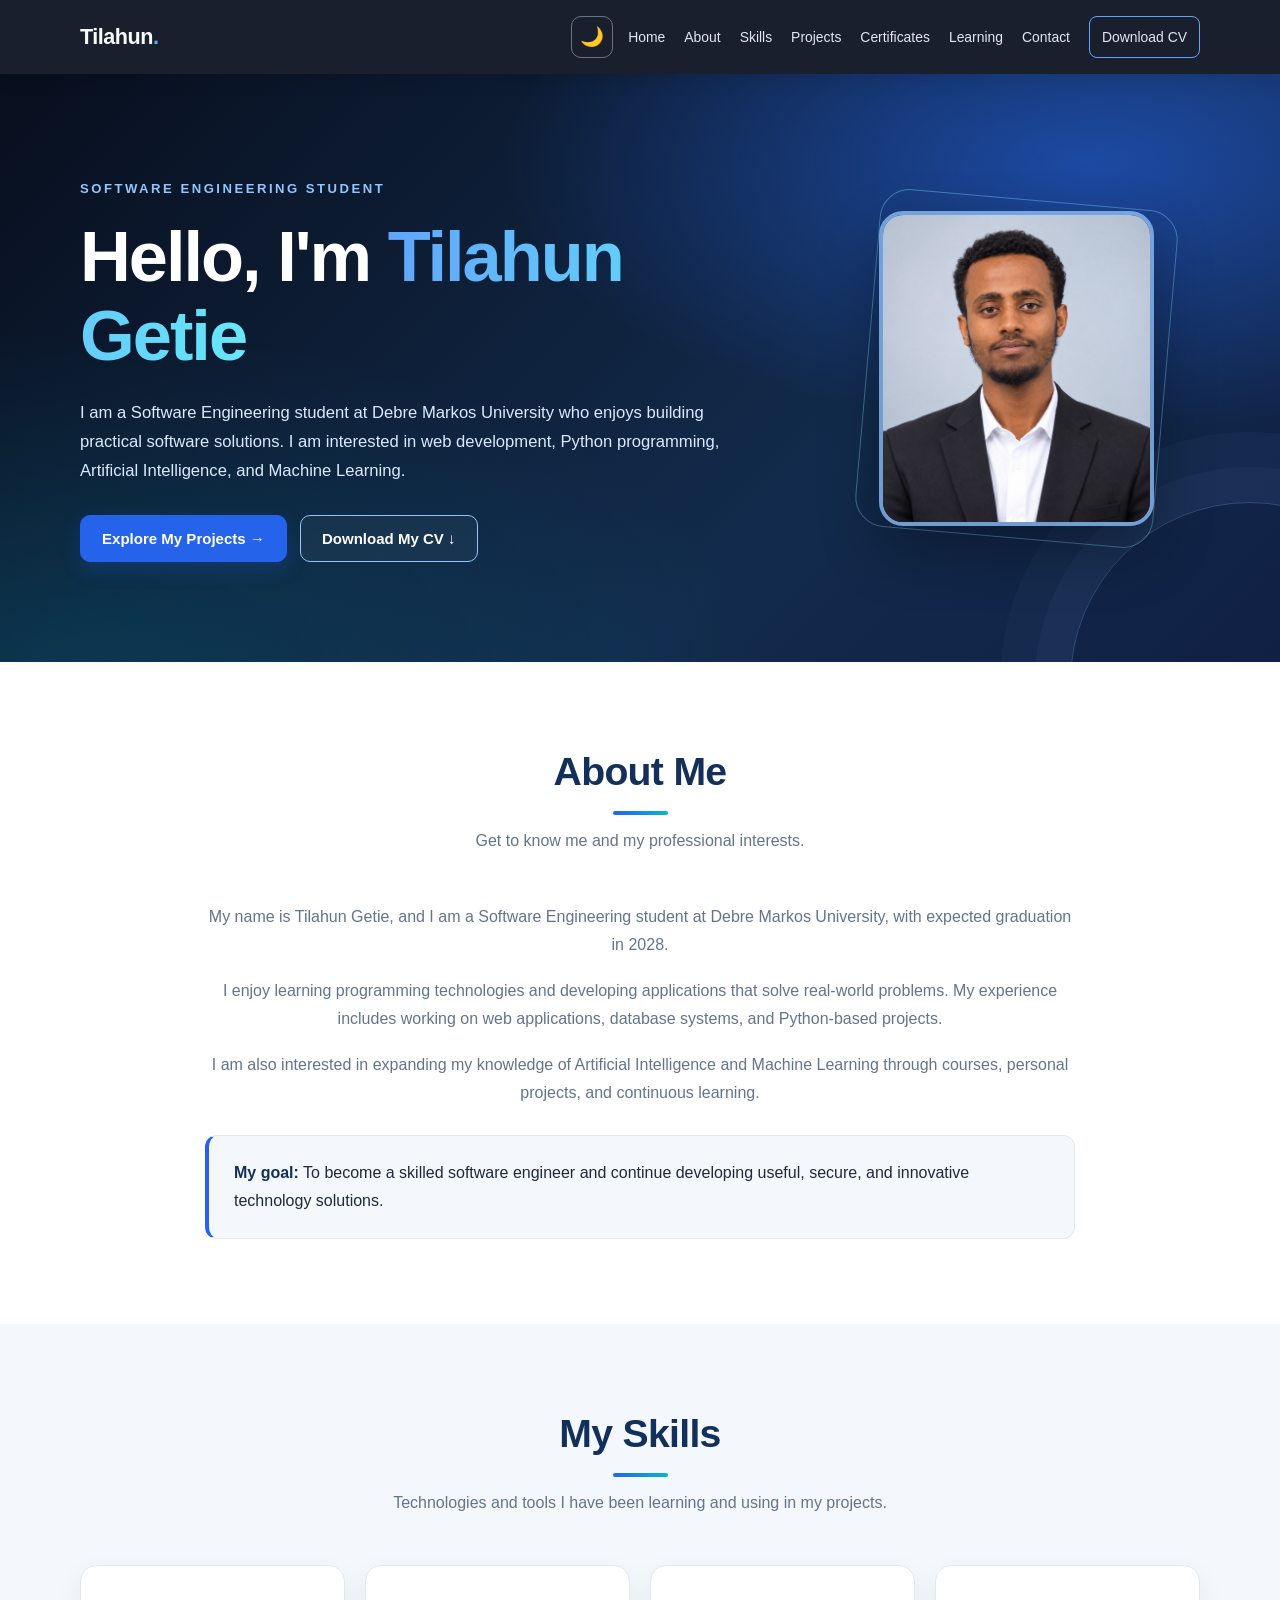
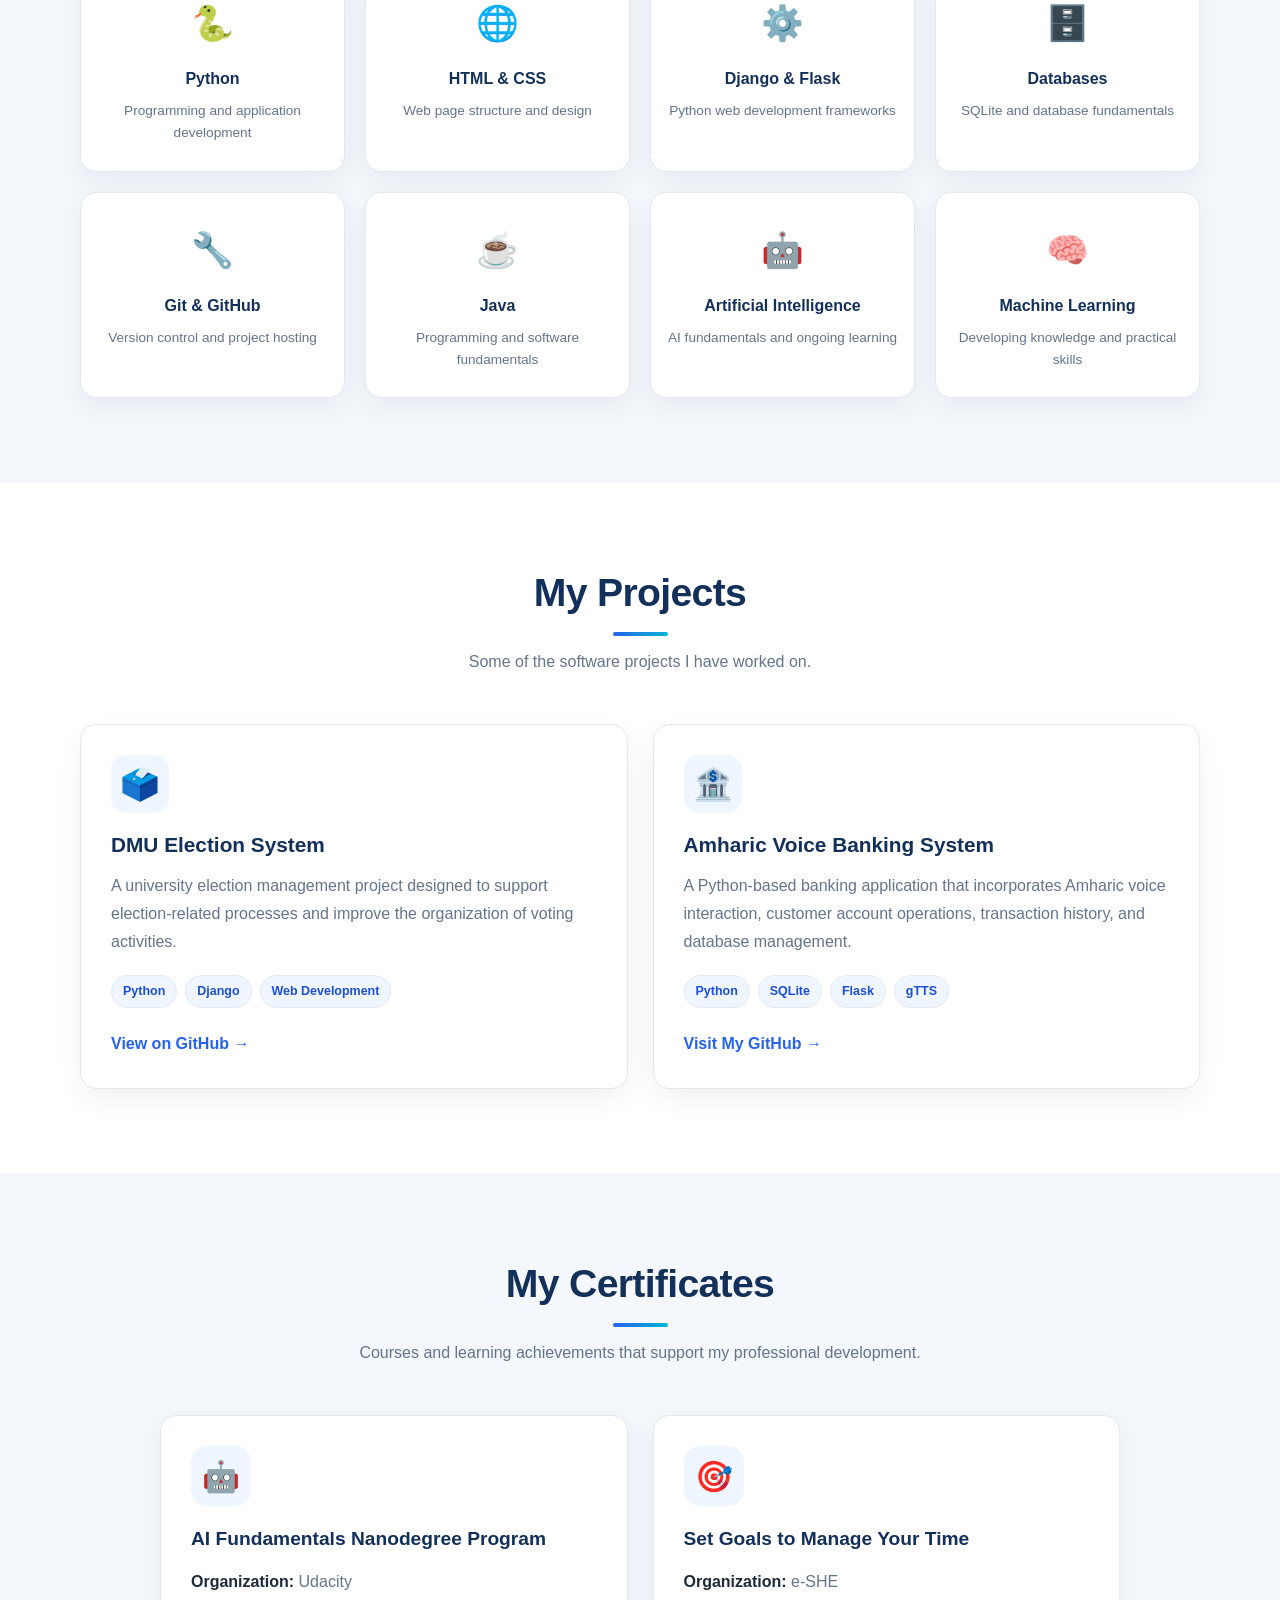
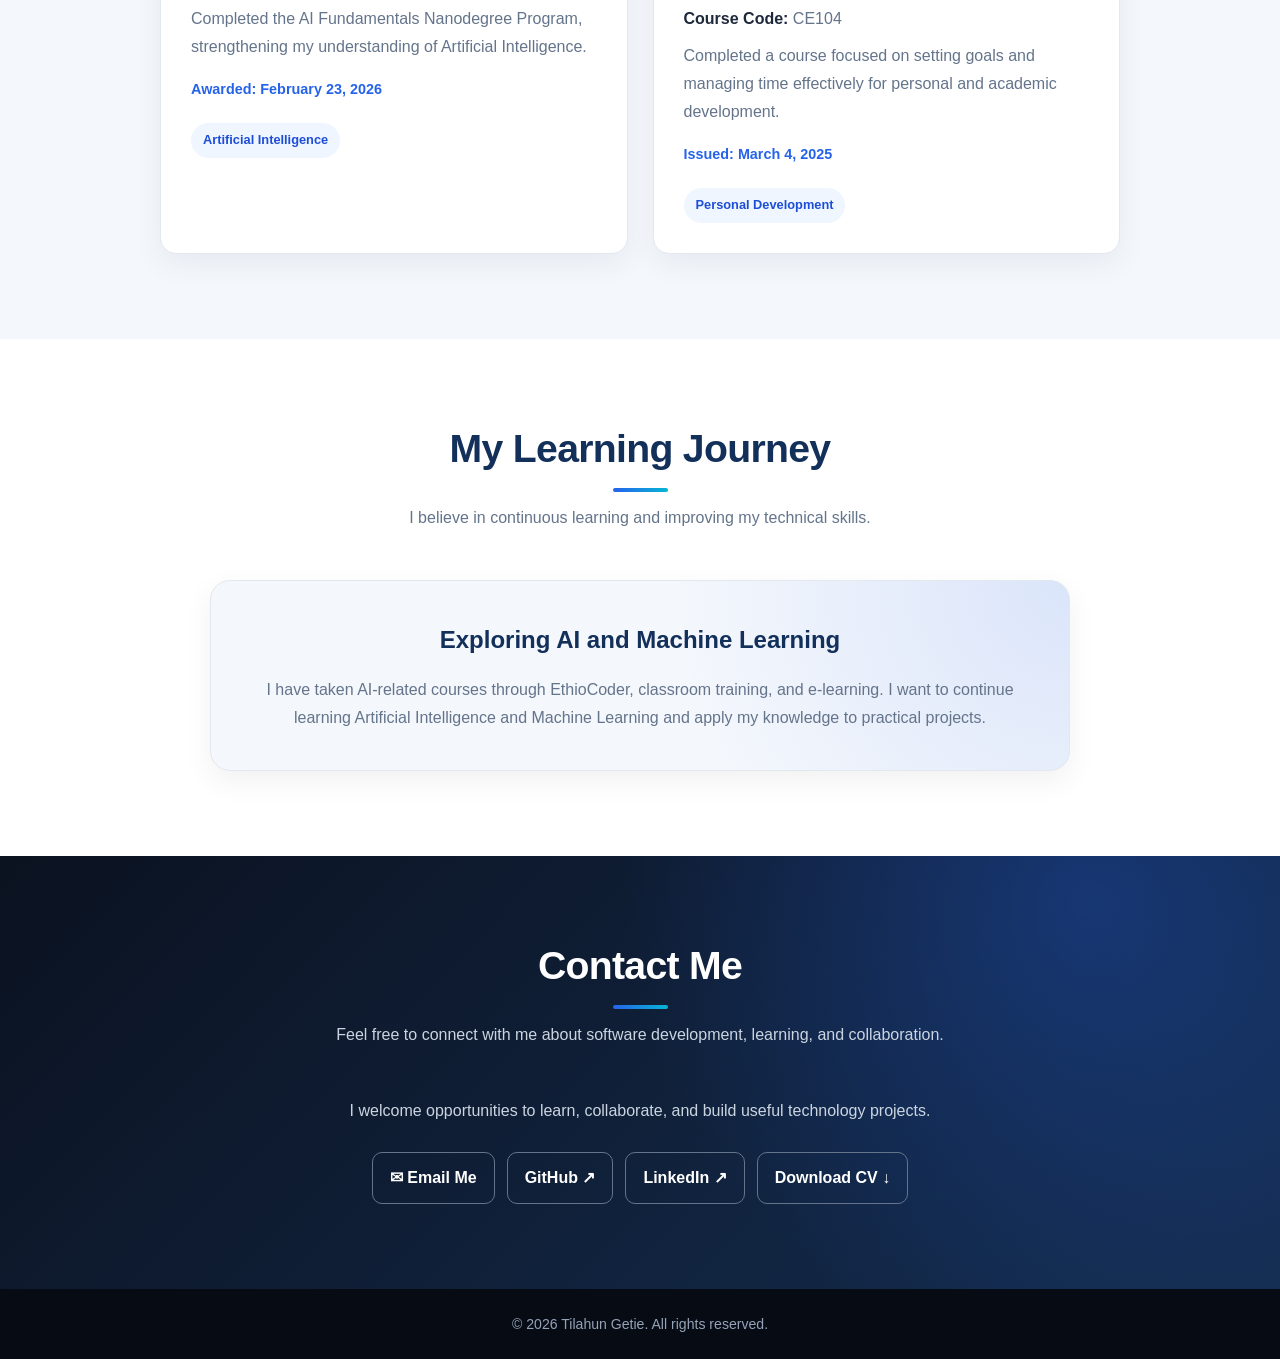
==== index.html @ b6ff8d61 "Fix typo in print statement" ====
<!DOCTYPE html>
<html lang="en" data-theme="light">
<head>
    <meta charset="UTF-8">
    <meta name="viewport" content="width=device-width, initial-scale=1.0">

    <meta name="description"
          content="Tilahun Getie's Software Engineering portfolio, projects, skills, and certificates.">

    <meta name="theme-color" content="#f8fafc">

    <title>Tilahun Getie | Software Engineering Portfolio</title>

    <script>
        // Apply the saved theme before the page is displayed.
        try {
            const savedTheme = localStorage.getItem("tilahun-portfolio-theme");
            if (savedTheme === "dark" || savedTheme === "light") {
                document.documentElement.dataset.theme = savedTheme;
            }
        } catch (error) {
            // Continue using the default theme if storage is unavailable.
        }
    </script>

    <style>
        /* ========================================
           1. THEME VARIABLES
        ======================================== */

        :root {
            color-scheme: light;

            --primary: #2563eb;
            --primary-hover: #1d4ed8;
            --primary-soft: #eff6ff;
            --accent: #06b6d4;

            --bg: #ffffff;
            --surface: #f4f7fc;
            --surface-raised: #ffffff;
            --text: #1e293b;
            --muted: #64748b;
            --heading: #12305a;
            --border: #e2e8f0;

            --header-bg: rgba(11, 18, 32, 0.94);
            --header-text: #f8fafc;
            --tag-bg: #eff6ff;
            --tag-text: #1d4ed8;

            --shadow: 0 10px 30px rgba(15, 23, 42, 0.06);
            --shadow-hover: 0 20px 45px rgba(37, 99, 235, 0.13);

            --radius: 16px;
            --transition: 220ms ease;
        }

        html[data-theme="dark"] {
            color-scheme: dark;

            --primary: #60a5fa;
            --primary-hover: #93c5fd;
            --primary-soft: #172b49;
            --accent: #22d3ee;

            --bg: #0b1220;
            --surface: #111c2e;
            --surface-raised: #162238;
            --text: #e2e8f0;
            --muted: #a3b2c7;
            --heading: #bfdbfe;
            --border: #2b3b52;

            --header-bg: rgba(5, 10, 20, 0.96);
            --header-text: #f8fafc;
            --tag-bg: #1b3150;
            --tag-text: #bfdbfe;

            --shadow: 0 10px 30px rgba(0, 0, 0, 0.18);
            --shadow-hover: 0 20px 45px rgba(0, 0, 0, 0.3);
        }

        /* ========================================
           2. RESET AND GLOBAL STYLES
        ======================================== */

        *,
        *::before,
        *::after {
            box-sizing: border-box;
        }

        html {
            scroll-behavior: smooth;
            scroll-padding-top: 90px;
        }

        body {
            margin: 0;
            font-family: Inter, "Segoe UI", Arial, sans-serif;
            background: var(--bg);
            color: var(--text);
            line-height: 1.75;
            transition: background var(--transition),
                        color var(--transition);
        }

        body,
        button,
        a,
        .skill-card,
        .project-card,
        .certificate-card,
        .learning-card {
            transition-duration: var(--transition);
        }

        a {
            color: inherit;
            text-decoration: none;
        }

        img {
            display: block;
            max-width: 100%;
        }

        button {
            font: inherit;
        }

        button,
        a {
            -webkit-tap-highlight-color: transparent;
        }

        button:focus-visible,
        a:focus-visible {
            outline: 3px solid var(--accent);
            outline-offset: 4px;
        }

        .container {
            width: min(1120px, 90%);
            margin-inline: auto;
        }

        .skip-link {
            position: fixed;
            top: 10px;
            left: 10px;
            z-index: 3000;
            padding: 10px 16px;
            background: var(--primary);
            color: white;
            border-radius: 8px;
            transform: translateY(-150%);
        }

        .skip-link:focus {
            transform: translateY(0);
        }

        /* ========================================
           3. NAVIGATION
        ======================================== */

        header {
            position: sticky;
            top: 0;
            z-index: 1000;
            background: var(--header-bg);
            color: var(--header-text);
            backdrop-filter: blur(14px);
            -webkit-backdrop-filter: blur(14px);
            box-shadow: 0 3px 20px rgba(0, 0, 0, 0.12);
        }

        nav {
            min-height: 74px;
            display: flex;
            align-items: center;
            justify-content: space-between;
            gap: 20px;
        }

        .logo {
            font-size: 1.35rem;
            font-weight: 800;
            letter-spacing: -0.5px;
            white-space: nowrap;
        }

        .logo span {
            color: #60a5fa;
        }

        .nav-right {
            display: flex;
            align-items: center;
            gap: 15px;
        }

        .nav-links {
            display: flex;
            align-items: center;
            gap: 19px;
        }

        .nav-links a {
            color: #e2e8f0;
            font-size: 0.87rem;
            font-weight: 500;
            transition: color var(--transition);
        }

        .nav-links a:hover {
            color: #7dd3fc;
        }

        .nav-links .nav-cv {
            padding: 8px 12px;
            border: 1px solid #60a5fa;
            border-radius: 8px;
        }

        .theme-toggle,
        .menu-toggle {
            min-width: 42px;
            min-height: 42px;
            display: inline-flex;
            align-items: center;
            justify-content: center;
            border: 1px solid #64748b;
            border-radius: 10px;
            background: transparent;
            color: white;
            cursor: pointer;
            transition: background var(--transition),
                        transform var(--transition);
        }

        .theme-toggle:hover,
        .menu-toggle:hover {
            background: rgba(148, 163, 184, 0.18);
            transform: translateY(-2px);
        }

        .theme-toggle {
            font-size: 1.2rem;
        }

        .menu-toggle {
            display: none;
            font-size: 1.25rem;
        }

        /* ========================================
           4. BUTTONS
        ======================================== */

        .btn {
            display: inline-flex;
            align-items: center;
            justify-content: center;
            gap: 8px;
            padding: 12px 21px;
            border: 1px solid transparent;
            border-radius: 10px;
            font-size: 0.94rem;
            font-weight: 700;
            line-height: 1.4;
            cursor: pointer;
            transition: transform var(--transition),
                        background var(--transition),
                        box-shadow var(--transition);
        }

        .btn:hover {
            transform: translateY(-3px);
        }

        .btn-primary {
            color: white;
            background: #2563eb;
            border-color: #2563eb;
            box-shadow: 0 7px 20px rgba(37, 99, 235, 0.22);
        }

        .btn-primary:hover {
            background: #1d4ed8;
            box-shadow: 0 12px 25px rgba(37, 99, 235, 0.28);
        }

        .btn-outline {
            color: white;
            border-color: #93c5fd;
            background: rgba(255, 255, 255, 0.04);
        }

        .btn-outline:hover {
            background: rgba(255, 255, 255, 0.13);
        }

        /* ========================================
           5. HERO SECTION
        ======================================== */

        .hero {
            position: relative;
            overflow: hidden;
            isolation: isolate;
            color: white;
            padding: 100px 0;
            background:
                radial-gradient(
                    ellipse at 85% 15%,
                    rgba(37, 99, 235, 0.55),
                    transparent 38%
                ),
                radial-gradient(
                    ellipse at 5% 100%,
                    rgba(6, 182, 212, 0.16),
                    transparent 40%
                ),
                linear-gradient(135deg, #080f1e, #122b4c 65%, #102044);
        }

        .hero::before {
            content: "";
            position: absolute;
            z-index: -1;
            width: 360px;
            height: 360px;
            right: -150px;
            bottom: -200px;
            border: 1px solid rgba(147, 197, 253, 0.25);
            border-radius: 50%;
            box-shadow:
                0 0 0 35px rgba(147, 197, 253, 0.04),
                0 0 0 70px rgba(147, 197, 253, 0.035);
            animation: float 8s ease-in-out infinite;
        }

        .hero-content {
            display: grid;
            grid-template-columns: 1.5fr 0.8fr;
            align-items: center;
            gap: 65px;
        }

        .hero-label {
            display: inline-block;
            margin-bottom: 17px;
            color: #93c5fd;
            font-size: 0.82rem;
            font-weight: 800;
            letter-spacing: 2.5px;
            text-transform: uppercase;
        }

        .hero h1 {
            margin: 0 0 22px;
            font-size: clamp(2.6rem, 5.5vw, 4.5rem);
            font-weight: 800;
            letter-spacing: -2px;
            line-height: 1.12;
        }

        .hero h1 span {
            color: #60a5fa;
            background: linear-gradient(90deg, #60a5fa, #67e8f9);
            background-clip: text;
            -webkit-background-clip: text;
            -webkit-text-fill-color: transparent;
        }

        .hero p {
            max-width: 650px;
            margin: 0 0 30px;
            color: #dbeafe;
            font-size: 1.04rem;
        }

        .hero-buttons {
            display: flex;
            flex-wrap: wrap;
            gap: 13px;
        }

        .profile-wrapper {
            position: relative;
            width: fit-content;
            margin-inline: auto;
        }

        .profile-wrapper::before {
            content: "";
            position: absolute;
            inset: -12px;
            border: 1px solid rgba(125, 211, 252, 0.42);
            border-radius: 30px;
            transform: rotate(5deg);
        }

        .profile-photo {
            position: relative;
            width: 275px;
            height: 315px;
            object-fit: cover;
            object-position: center;
            border: 4px solid rgba(147, 197, 253, 0.75);
            border-radius: 24px;
            box-shadow: 0 24px 60px rgba(0, 0, 0, 0.32);
            animation: float 6s ease-in-out infinite;
        }

        /* ========================================
           6. SHARED SECTION STYLES
        ======================================== */

        section {
            padding: 85px 0;
            scroll-margin-top: 75px;
        }

        .section-heading {
            max-width: 720px;
            margin: 0 auto 48px;
            text-align: center;
        }

        .section-heading h2 {
            margin: 0 0 12px;
            color: var(--heading);
            font-size: clamp(1.8rem, 4vw, 2.45rem);
            font-weight: 800;
            letter-spacing: -0.7px;
            line-height: 1.25;
        }

        .section-heading h2::after {
            content: "";
            display: block;
            width: 55px;
            height: 4px;
            margin: 15px auto 0;
            border-radius: 99px;
            background: linear-gradient(90deg, var(--primary), var(--accent));
        }

        .section-heading p {
            margin: 0;
            color: var(--muted);
        }

        /* ========================================
           7. ABOUT SECTION
        ======================================== */

        .about-content {
            max-width: 870px;
            margin-inline: auto;
            text-align: center;
        }

        .about-content p {
            margin: 0 0 18px;
            color: var(--muted);
        }

        .about-highlight {
            margin-top: 28px;
            padding: 23px 25px;
            border: 1px solid var(--border);
            border-left: 4px solid var(--primary);
            border-radius: 12px;
            background: var(--surface);
            text-align: left;
        }

        .about-highlight strong {
            color: var(--heading);
        }

        /* ========================================
           8. SKILLS SECTION
        ======================================== */

        .skills-section {
            background: var(--surface);
        }

        .skills-grid {
            display: grid;
            grid-template-columns: repeat(4, minmax(0, 1fr));
            gap: 20px;
        }

        .skill-card {
            padding: 27px 17px;
            border: 1px solid var(--border);
            border-radius: var(--radius);
            background: var(--surface-raised);
            text-align: center;
            box-shadow: var(--shadow);
            transition: transform var(--transition),
                        border-color var(--transition),
                        box-shadow var(--transition);
        }

        .skill-card:hover {
            transform: translateY(-7px);
            border-color: var(--primary);
            box-shadow: var(--shadow-hover);
        }

        .skill-icon {
            margin-bottom: 12px;
            font-size: 2.15rem;
        }

        .skill-card h3 {
            margin: 0 0 7px;
            color: var(--heading);
            font-size: 1rem;
        }

        .skill-card p {
            margin: 0;
            color: var(--muted);
            font-size: 0.85rem;
            line-height: 1.6;
        }

        /* ========================================
           9. PROJECTS SECTION
        ======================================== */

        .projects-grid {
            display: grid;
            grid-template-columns: repeat(2, minmax(0, 1fr));
            gap: 25px;
        }

        .project-card {
            display: flex;
            flex-direction: column;
            align-items: flex-start;
            padding: 30px;
            border: 1px solid var(--border);
            border-radius: var(--radius);
            background: var(--surface-raised);
            box-shadow: var(--shadow);
            transition: transform var(--transition),
                        border-color var(--transition),
                        box-shadow var(--transition);
        }

        .project-card:hover {
            transform: translateY(-7px);
            border-color: var(--primary);
            box-shadow: var(--shadow-hover);
        }

        .project-icon {
            display: grid;
            width: 58px;
            height: 58px;
            place-items: center;
            margin-bottom: 17px;
            border-radius: 15px;
            background: var(--primary-soft);
            font-size: 2rem;
        }

        .project-card h3 {
            margin: 0 0 12px;
            color: var(--heading);
            font-size: 1.3rem;
            line-height: 1.4;
        }

        .project-card p {
            margin: 0 0 19px;
            color: var(--muted);
        }

        .tags {
            display: flex;
            flex-wrap: wrap;
            gap: 8px;
            margin: 0 0 22px;
        }

        .tag {
            padding: 5px 11px;
            border: 1px solid var(--border);
            border-radius: 99px;
            background: var(--tag-bg);
            color: var(--tag-text);
            font-size: 0.78rem;
            font-weight: 600;
        }

        .project-link {
            margin-top: auto;
            color: var(--primary);
            font-weight: 800;
        }

        .project-link:hover {
            color: var(--primary-hover);
            text-decoration: underline;
            text-underline-offset: 4px;
        }

        /* ========================================
           10. CERTIFICATES SECTION
        ======================================== */

        .certificates-section {
            background: var(--surface);
        }

        .certificate-grid {
            display: grid;
            grid-template-columns: repeat(2, minmax(0, 1fr));
            gap: 25px;
            max-width: 960px;
            margin-inline: auto;
        }

        .certificate-card {
            display: flex;
            flex-direction: column;
            align-items: flex-start;
            padding: 30px;
            border: 1px solid var(--border);
            border-radius: var(--radius);
            background: var(--surface-raised);
            box-shadow: var(--shadow);
            transition: transform var(--transition),
                        border-color var(--transition),
                        box-shadow var(--transition);
        }

        .certificate-card:hover {
            transform: translateY(-6px);
            border-color: var(--primary);
            box-shadow: var(--shadow-hover);
        }

        .certificate-icon {
            display: grid;
            width: 60px;
            height: 60px;
            place-items: center;
            margin-bottom: 19px;
            border-radius: 16px;
            background: var(--primary-soft);
            font-size: 1.9rem;
        }

        .certificate-card h3 {
            margin: 0 0 14px;
            color: var(--heading);
            font-size: 1.2rem;
            line-height: 1.5;
        }

        .certificate-card p {
            margin: 0 0 9px;
            color: var(--muted);
        }

        .certificate-card p strong {
            color: var(--text);
        }

        .certificate-date {
            margin-top: 7px !important;
            color: var(--primary) !important;
            font-size: 0.9rem;
            font-weight: 800;
        }

        .certificate-type {
            display: inline-block;
            margin-top: 12px;
            padding: 6px 12px;
            border-radius: 99px;
            background: var(--tag-bg);
            color: var(--tag-text);
            font-size: 0.8rem;
            font-weight: 700;
        }

        /* ========================================
           11. LEARNING JOURNEY
        ======================================== */

        .learning-card {
            max-width: 860px;
            margin-inline: auto;
            padding: 38px;
            border: 1px solid var(--border);
            border-radius: 20px;
            background:
                radial-gradient(
                    circle at top right,
                    rgba(37, 99, 235, 0.12),
                    transparent 45%
                ),
                var(--surface);
            text-align: center;
            box-shadow: var(--shadow);
        }

        .learning-card h3 {
            margin: 0 0 15px;
            color: var(--heading);
            font-size: 1.5rem;
        }

        .learning-card p {
            margin: 0;
            color: var(--muted);
        }

        /* ========================================
           12. CONTACT SECTION
        ======================================== */

        .contact-section {
            color: white;
            background:
                radial-gradient(
                    circle at 85% 10%,
                    rgba(37, 99, 235, 0.3),
                    transparent 40%
                ),
                linear-gradient(135deg, #0b1220, #142d50);
        }

        .contact-section .section-heading h2 {
            color: white;
        }

        .contact-section .section-heading p {
            color: #cbd5e1;
        }

        .contact-content {
            max-width: 700px;
            margin-inline: auto;
            text-align: center;
        }

        .contact-content > p {
            margin: 0 0 27px;
            color: #cbd5e1;
        }

        .contact-links {
            display: flex;
            align-items: center;
            justify-content: center;
            flex-wrap: wrap;
            gap: 12px;
        }

        .contact-links a {
            display: inline-flex;
            align-items: center;
            justify-content: center;
            padding: 11px 17px;
            border: 1px solid #64748b;
            border-radius: 10px;
            color: white;
            font-weight: 600;
            transition: background var(--transition),
                        border-color var(--transition),
                        transform var(--transition);
        }

        .contact-links a:hover {
            transform: translateY(-3px);
            border-color: #93c5fd;
            background: rgba(96, 165, 250, 0.16);
        }

        /* ========================================
           13. FOOTER
        ======================================== */

        footer {
            padding: 23px 0;
            background: #060b14;
            color: #94a3b8;
            text-align: center;
            font-size: 0.88rem;
        }

        footer p {
            margin: 0;
        }

        /* ========================================
           14. SCROLL ANIMATIONS
        ======================================== */

        .js-motion .reveal {
            opacity: 0;
            transform: translateY(24px);
            transition:
                opacity 650ms ease,
                transform 650ms ease;
        }

        .js-motion .reveal.visible {
            opacity: 1;
            transform: translateY(0);
        }

        .hero-content > div:first-child {
            animation: enter-left 750ms ease both;
        }

        .profile-wrapper {
            animation: enter-right 850ms ease both;
        }

        @keyframes enter-left {
            from {
                opacity: 0;
                transform: translateX(-25px);
            }
            to {
                opacity: 1;
                transform: translateX(0);
            }
        }

        @keyframes enter-right {
            from {
                opacity: 0;
                transform: translateX(25px);
            }
            to {
                opacity: 1;
                transform: translateX(0);
            }
        }

        @keyframes float {
            0%, 100% {
                transform: translateY(0);
            }
            50% {
                transform: translateY(-8px);
            }
        }

        /* ========================================
           15. RESPONSIVE DESIGN
        ======================================== */

        @media (max-width: 1000px) {
            .nav-links {
                gap: 12px;
            }

            .nav-links a {
                font-size: 0.82rem;
            }

            .hero-content {
                gap: 35px;
            }

            .skills-grid {
                grid-template-columns: repeat(3, minmax(0, 1fr));
            }
        }

        @media (max-width: 800px) {
            nav {
                min-height: 70px;
            }

            .menu-toggle {
                display: inline-flex;
            }

            .nav-right {
                gap: 9px;
            }

            .nav-links {
                position: absolute;
                top: calc(100% + 1px);
                left: 0;
                right: 0;
                display: none;
                flex-direction: column;
                align-items: stretch;
                gap: 0;
                max-height: calc(100vh - 75px);
                overflow-y: auto;
                padding: 12px 5%;
                background: var(--header-bg);
                box-shadow: 0 15px 25px rgba(0, 0, 0, 0.18);
            }

            .nav-links.open {
                display: flex;
            }

            .nav-links a {
                padding: 12px 8px;
                font-size: 0.95rem;
            }

            .nav-links .nav-cv {
                margin: 8px 0;
                text-align: center;
            }

            .hero {
                padding: 75px 0;
            }

            .hero-content {
                grid-template-columns: 1fr;
                gap: 45px;
                text-align: center;
            }

            .hero-content > div:first-child {
                order: 2;
            }

            .profile-wrapper {
                order: 1;
            }

            .hero p {
                margin-inline: auto;
            }

            .hero-buttons {
                justify-content: center;
            }

            .profile-photo {
                width: 230px;
                height: 260px;
            }

            section {
                padding: 65px 0;
            }

            .skills-grid {
                grid-template-columns: repeat(2, minmax(0, 1fr));
            }
        }

        @media (max-width: 600px) {
            .projects-grid,
            .certificate-grid {
                grid-template-columns: 1fr;
            }

            .section-heading {
                margin-bottom: 32px;
            }

            .project-card,
            .certificate-card {
                padding: 24px;
            }

            .learning-card {
                padding: 27px 21px;
            }

            .hero h1 {
                font-size: clamp(2.35rem, 10vw, 3.3rem);
                letter-spacing: -1px;
            }

            .hero p {
                font-size: 0.98rem;
            }
        }

        @media (max-width: 380px) {
            .container {
                width: 92%;
            }

            .logo {
                font-size: 1.15rem;
            }

            .skills-grid {
                gap: 10px;
            }

            .skill-card {
                padding: 20px 9px;
            }

            .btn {
                width: 100%;
            }

            .hero-buttons {
                flex-direction: column;
            }
        }

        /* Respect the visitor's motion preference. */
        @media (prefers-reduced-motion: reduce) {
            *,
            *::before,
            *::after {
                scroll-behavior: auto !important;
                animation-duration: 0.01ms !important;
                animation-iteration-count: 1 !important;
                transition-duration: 0.01ms !important;
            }

            .js-motion .reveal {
                opacity: 1;
                transform: none;
            }
        }
    </style>
</head>

<body>

    <a class="skip-link" href="#main-content">Skip to content</a>

    <!-- Navigation -->
    <header>
        <nav class="container" aria-label="Main navigation">
            <a class="logo" href="#home" aria-label="Tilahun home">
                Tilahun<span>.</span>
            </a>

            <div class="nav-right">
                <button
                    class="theme-toggle"
                    id="themeToggle"
                    type="button"
                    aria-label="Switch to dark mode"
                    title="Switch theme">
                    <span id="themeIcon" aria-hidden="true">🌙</span>
                </button>

                <button
                    class="menu-toggle"
                    id="menuToggle"
                    type="button"
                    aria-label="Open navigation menu"
                    aria-expanded="false"
                    aria-controls="navLinks">
                    ☰
                </button>

                <div class="nav-links" id="navLinks">
                    <a href="#home">Home</a>
                    <a href="#about">About</a>
                    <a href="#skills">Skills</a>
                    <a href="#projects">Projects</a>
                    <a href="#certificates">Certificates</a>
                    <a href="#learning">Learning</a>
                    <a href="#contact">Contact</a>

                    <a class="nav-cv" href="Tilahun_Getie_CV_.pdf" download>
                        Download CV
                    </a>
                </div>
            </div>
        </nav>
    </header>

    <main id="main-content">

        <!-- Hero -->
        <section class="hero" id="home">
            <div class="container hero-content">

                <div>
                    <div class="hero-label">
                        Software Engineering Student
                    </div>

                    <h1>
                        Hello, I'm <span>Tilahun Getie</span>
                    </h1>

                    <p>
                        I am a Software Engineering student at Debre Markos
                        University who enjoys building practical software
                        solutions. I am interested in web development,
                        Python programming, Artificial Intelligence,
                        and Machine Learning.
                    </p>

                    <div class="hero-buttons">
                        <a class="btn btn-primary" href="#projects">
                            Explore My Projects →
                        </a>

                        <a class="btn btn-outline"
                           href="Tilahun_Getie_CV_.pdf"
                           download>
                            Download My CV ↓
                        </a>
                    </div>
                </div>

                <div class="profile-wrapper">
                    <img
                        src="portrait.jpg"
                        alt="Portrait of Tilahun Getie"
                        class="profile-photo"
                        width="275"
                        height="315">
                </div>

            </div>
        </section>

        <!-- About -->
        <section id="about">
            <div class="container">
                <div class="section-heading reveal">
                    <h2>About Me</h2>
                    <p>
                        Get to know me and my professional interests.
                    </p>
                </div>

                <div class="about-content reveal">
                    <p>
                        My name is Tilahun Getie, and I am a Software
                        Engineering student at Debre Markos University,
                        with expected graduation in 2028.
                    </p>

                    <p>
                        I enjoy learning programming technologies and
                        developing applications that solve real-world
                        problems. My experience includes working on
                        web applications, database systems, and
                        Python-based projects.
                    </p>

                    <p>
                        I am also interested in expanding my knowledge
                        of Artificial Intelligence and Machine Learning
                        through courses, personal projects, and continuous
                        learning.
                    </p>

                    <div class="about-highlight">
                        <strong>My goal:</strong>
                        To become a skilled software engineer and continue
                        developing useful, secure, and innovative
                        technology solutions.
                    </div>
                </div>
            </div>
        </section>

        <!-- Skills -->
        <section class="skills-section" id="skills">
            <div class="container">
                <div class="section-heading reveal">
                    <h2>My Skills</h2>
                    <p>
                        Technologies and tools I have been learning
                        and using in my projects.
                    </p>
                </div>

                <div class="skills-grid">

                    <article class="skill-card reveal">
                        <div class="skill-icon" aria-hidden="true">🐍</div>
                        <h3>Python</h3>
                        <p>Programming and application development</p>
                    </article>

                    <article class="skill-card reveal">
                        <div class="skill-icon" aria-hidden="true">🌐</div>
                        <h3>HTML &amp; CSS</h3>
                        <p>Web page structure and design</p>
                    </article>

                    <article class="skill-card reveal">
                        <div class="skill-icon" aria-hidden="true">⚙️</div>
                        <h3>Django &amp; Flask</h3>
                        <p>Python web development frameworks</p>
                    </article>

                    <article class="skill-card reveal">
                        <div class="skill-icon" aria-hidden="true">🗄️</div>
                        <h3>Databases</h3>
                        <p>SQLite and database fundamentals</p>
                    </article>

                    <article class="skill-card reveal">
                        <div class="skill-icon" aria-hidden="true">🔧</div>
                        <h3>Git &amp; GitHub</h3>
                        <p>Version control and project hosting</p>
                    </article>

                    <article class="skill-card reveal">
                        <div class="skill-icon" aria-hidden="true">☕</div>
                        <h3>Java</h3>
                        <p>Programming and software fundamentals</p>
                    </article>

                    <article class="skill-card reveal">
                        <div class="skill-icon" aria-hidden="true">🤖</div>
                        <h3>Artificial Intelligence</h3>
                        <p>AI fundamentals and ongoing learning</p>
                    </article>

                    <article class="skill-card reveal">
                        <div class="skill-icon" aria-hidden="true">🧠</div>
                        <h3>Machine Learning</h3>
                        <p>Developing knowledge and practical skills</p>
                    </article>

                </div>
            </div>
        </section>

        <!-- Projects -->
        <section id="projects">
            <div class="container">
                <div class="section-heading reveal">
                    <h2>My Projects</h2>
                    <p>
                        Some of the software projects I have worked on.
                    </p>
                </div>

                <div class="projects-grid">

                    <article class="project-card reveal">
                        <div class="project-icon" aria-hidden="true">🗳️</div>

                        <h3>DMU Election System</h3>

                        <p>
                            A university election management project
                            designed to support election-related
                            processes and improve the organization
                            of voting activities.
                        </p>

                        <div class="tags">
                            <span class="tag">Python</span>
                            <span class="tag">Django</span>
                            <span class="tag">Web Development</span>
                        </div>

                        <a
                            class="project-link"
                            href="https://github.com/tilahungetie14-bot/DMU-Election-System"
                            target="_blank"
                            rel="noopener noreferrer">
                            View on GitHub →
                        </a>
                    </article>

                    <article class="project-card reveal">
                        <div class="project-icon" aria-hidden="true">🏦</div>

                        <h3>Amharic Voice Banking System</h3>

                        <p>
                            A Python-based banking application that
                            incorporates Amharic voice interaction,
                            customer account operations, transaction
                            history, and database management.
                        </p>

                        <div class="tags">
                            <span class="tag">Python</span>
                            <span class="tag">SQLite</span>
                            <span class="tag">Flask</span>
                            <span class="tag">gTTS</span>
                        </div>

                        <a
                            class="project-link"
                            href="https://github.com/tilahungetie14-bot"
                            target="_blank"
                            rel="noopener noreferrer">
                            Visit My GitHub →
                        </a>
                    </article>

                </div>
            </div>
        </section>

        <!-- Certificates -->
        <section class="certificates-section" id="certificates">
            <div class="container">

                <div class="section-heading reveal">
                    <h2>My Certificates</h2>
                    <p>
                        Courses and learning achievements that support
                        my professional development.
                    </p>
                </div>

                <div class="certificate-grid">

                    <article class="certificate-card reveal">
                        <div class="certificate-icon" aria-hidden="true">
                            🤖
                        </div>

                        <h3>AI Fundamentals Nanodegree Program</h3>

                        <p>
                            <strong>Organization:</strong> Udacity
                        </p>

                        <p>
                            Completed the AI Fundamentals Nanodegree
                            Program, strengthening my understanding
                            of Artificial Intelligence.
                        </p>

                        <p class="certificate-date">
                            Awarded: February 23, 2026
                        </p>

                        <span class="certificate-type">
                            Artificial Intelligence
                        </span>
                    </article>

                    <article class="certificate-card reveal">
                        <div class="certificate-icon" aria-hidden="true">
                            🎯
                        </div>

                        <h3>Set Goals to Manage Your Time</h3>

                        <p>
                            <strong>Organization:</strong> e-SHE
                        </p>

                        <p>
                            <strong>Course Code:</strong> CE104
                        </p>

                        <p>
                            Completed a course focused on setting
                            goals and managing time effectively for
                            personal and academic development.
                        </p>

                        <p class="certificate-date">
                            Issued: March 4, 2025
                        </p>

                        <span class="certificate-type">
                            Personal Development
                        </span>
                    </article>

                </div>
            </div>
        </section>

        <!-- Learning Journey -->
        <section id="learning">
            <div class="container">

                <div class="section-heading reveal">
                    <h2>My Learning Journey</h2>
                    <p>
                        I believe in continuous learning and
                        improving my technical skills.
                    </p>
                </div>

                <div class="learning-card reveal">
                    <h3>Exploring AI and Machine Learning</h3>

                    <p>
                        I have taken AI-related courses through
                        EthioCoder, classroom training, and
                        e-learning. I want to continue learning
                        Artificial Intelligence and Machine Learning
                        and apply my knowledge to practical projects.
                    </p>
                </div>

            </div>
        </section>

        <!-- Contact -->
        <section class="contact-section" id="contact">
            <div class="container">

                <div class="section-heading reveal">
                    <h2>Contact Me</h2>
                    <p>
                        Feel free to connect with me about software
                        development, learning, and collaboration.
                    </p>
                </div>

                <div class="contact-content reveal">
                    <p>
                        I welcome opportunities to learn, collaborate,
                        and build useful technology projects.
                    </p>

                    <div class="contact-links">

                        <a href="mailto:tilahungetie14@gmail.com">
                            ✉ Email Me
                        </a>

                        <a
                            href="https://github.com/tilahungetie14-bot"
                            target="_blank"
                            rel="noopener noreferrer">
                            GitHub ↗
                        </a>

                        <a
                            href="https://www.linkedin.com/"
                            target="_blank"
                            rel="noopener noreferrer">
                            LinkedIn ↗
                        </a>

                        <a href="Tilahun_Getie_CV_.pdf" download>
                            Download CV ↓
                        </a>

                    </div>
                </div>

            </div>
        </section>

    </main>

    <!-- Footer -->
    <footer>
        <div class="container">
            <p>
                &copy; <span id="currentYear"></span>
                Tilahun Getie. All rights reserved.
            </p>
        </div>
    </footer>

    <script>
        // ========================================
        // 1. DARK MODE / LIGHT MODE
        // ========================================

        const themeToggle = document.getElementById("themeToggle");
        const themeIcon = document.getElementById("themeIcon");
        const themeMeta = document.querySelector('meta[name="theme-color"]');

        function applyTheme(theme) {
            document.documentElement.dataset.theme = theme;

            const isDark = theme === "dark";

            themeIcon.textContent = isDark ? "☀️" : "🌙";

            themeToggle.setAttribute(
                "aria-label",
                isDark ? "Switch to light mode" : "Switch to dark mode"
            );

            themeToggle.title = isDark
                ? "Switch to light mode"
                : "Switch to dark mode";

            themeMeta.setAttribute(
                "content",
                isDark ? "#0b1220" : "#f8fafc"
            );

            try {
                localStorage.setItem("tilahun-portfolio-theme", theme);
            } catch (error) {
                // Theme still works for this page if storage is unavailable.
            }
        }

        // Set the icon to match the theme applied in the head.
        applyTheme(document.documentElement.dataset.theme || "light");

        themeToggle.addEventListener("click", function () {
            const currentTheme = document.documentElement.dataset.theme;
            applyTheme(currentTheme === "dark" ? "light" : "dark");
        });

        // ========================================
        // 2. MOBILE NAVIGATION
        // ========================================

        const menuToggle = document.getElementById("menuToggle");
        const navLinks = document.getElementById("navLinks");

        function closeMenu() {
            navLinks.classList.remove("open");
            menuToggle.setAttribute("aria-expanded", "false");
            menuToggle.setAttribute(
                "aria-label",
                "Open navigation menu"
            );
            menuToggle.textContent = "☰";
        }

        menuToggle.addEventListener("click", function () {
            const isOpen = navLinks.classList.toggle("open");

            menuToggle.setAttribute("aria-expanded", String(isOpen));
            menuToggle.setAttribute(
                "aria-label",
                isOpen ? "Close navigation menu" : "Open navigation menu"
            );
            menuToggle.textContent = isOpen ? "✕" : "☰";
        });

        navLinks.querySelectorAll("a").forEach(function (link) {
            link.addEventListener("click", closeMenu);
        });

        // Close the mobile menu with the Escape key.
        document.addEventListener("keydown", function (event) {
            if (event.key === "Escape") {
                closeMenu();
            }
        });

        // ========================================
        // 3. AUTOMATIC FOOTER YEAR
        // ========================================

        document.getElementById("currentYear").textContent =
            new Date().getFullYear();

        // ========================================
        // 4. SCROLL REVEAL ANIMATIONS
        // ========================================

        const reduceMotion = window.matchMedia(
            "(prefers-reduced-motion: reduce)"
        ).matches;

        const revealElements = document.querySelectorAll(".reveal");

        if ("IntersectionObserver" in window && !reduceMotion) {
            document.documentElement.classList.add("js-motion");

            const revealObserver = new IntersectionObserver(
                function (entries, observer) {
                    entries.forEach(function (entry) {
                        if (entry.isIntersecting) {
                            entry.target.classList.add("visible");
                            observer.unobserve(entry.target);
                        }
                    });
                },
                {
                    threshold: 0.12,
                    rootMargin: "0px 0px -35px 0px"
                }
            );

            revealElements.forEach(function (element) {
                revealObserver.observe(element);
            });
        } else {
            // Keep all content visible if animations are unsupported
            // or the visitor prefers reduced motion.
            revealElements.forEach(function (element) {
                element.classList.add("visible");
            });
        }
    </script>

</body>
</html>
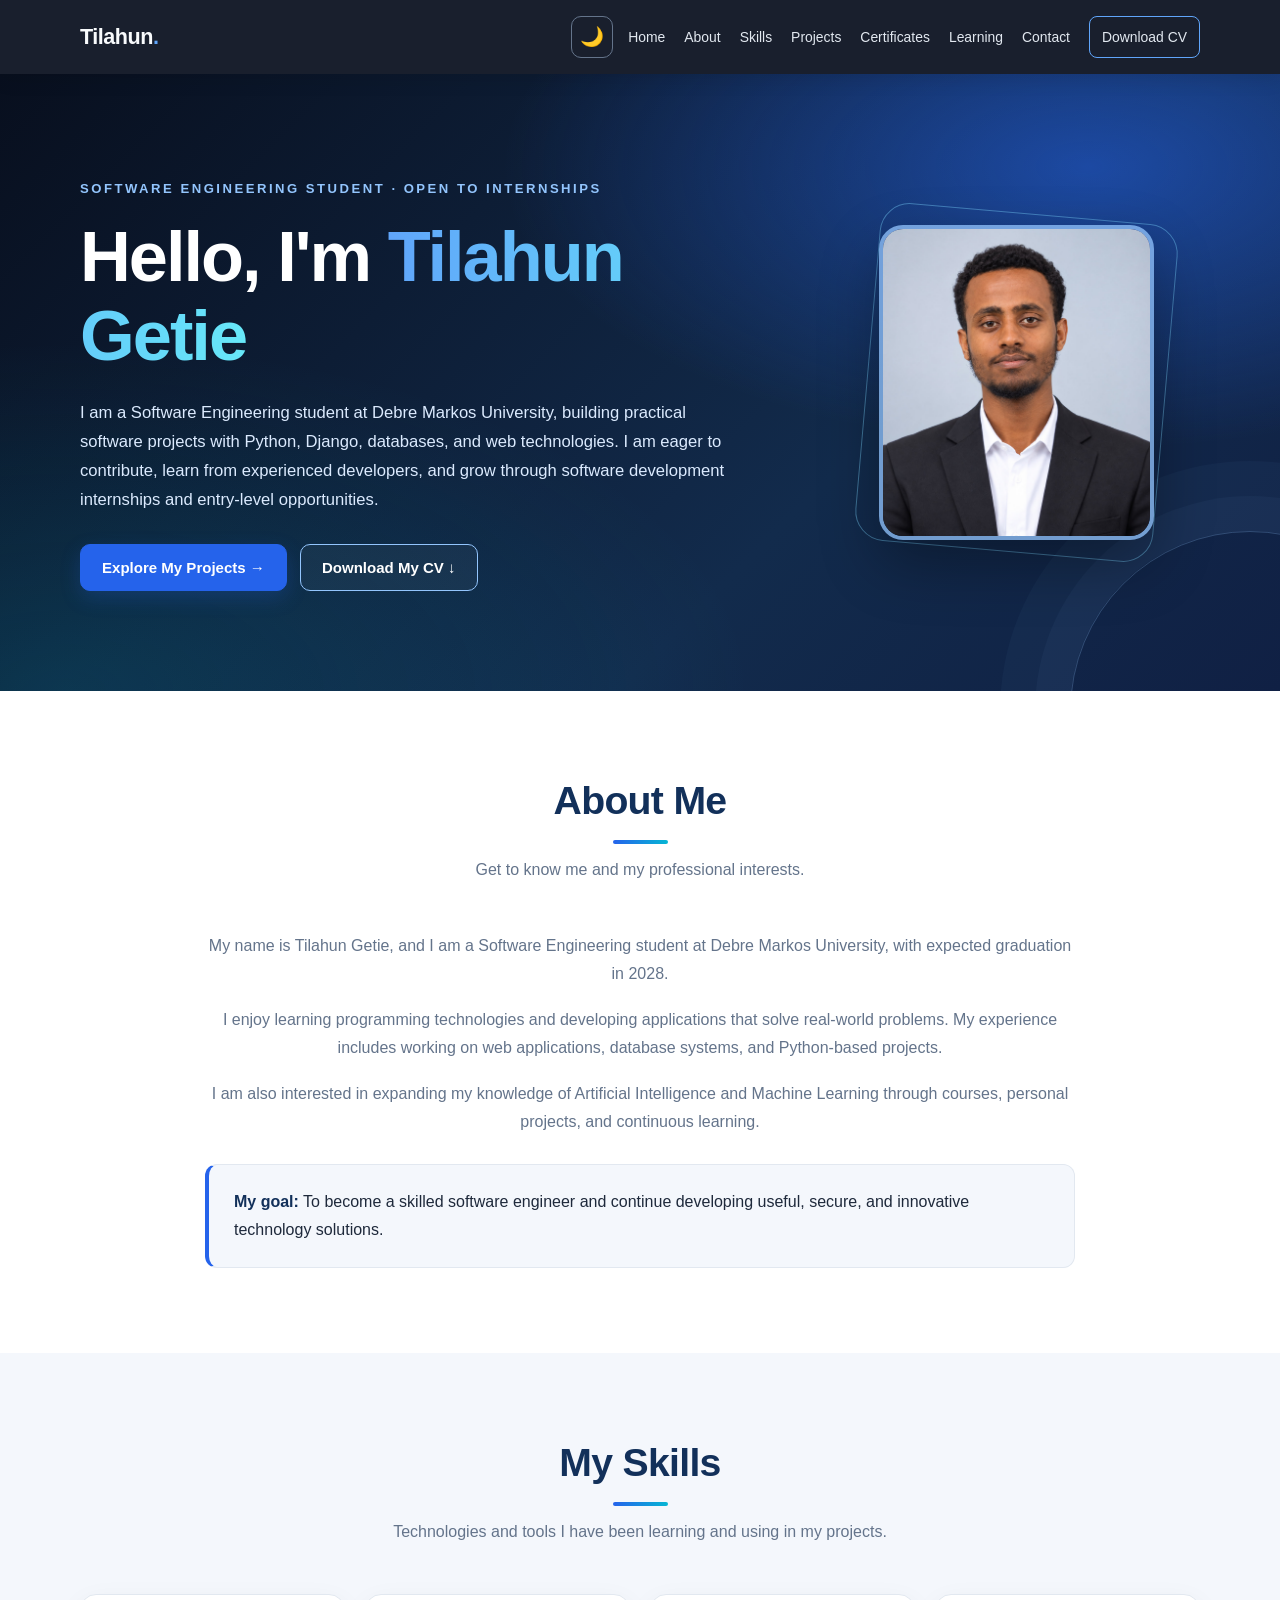
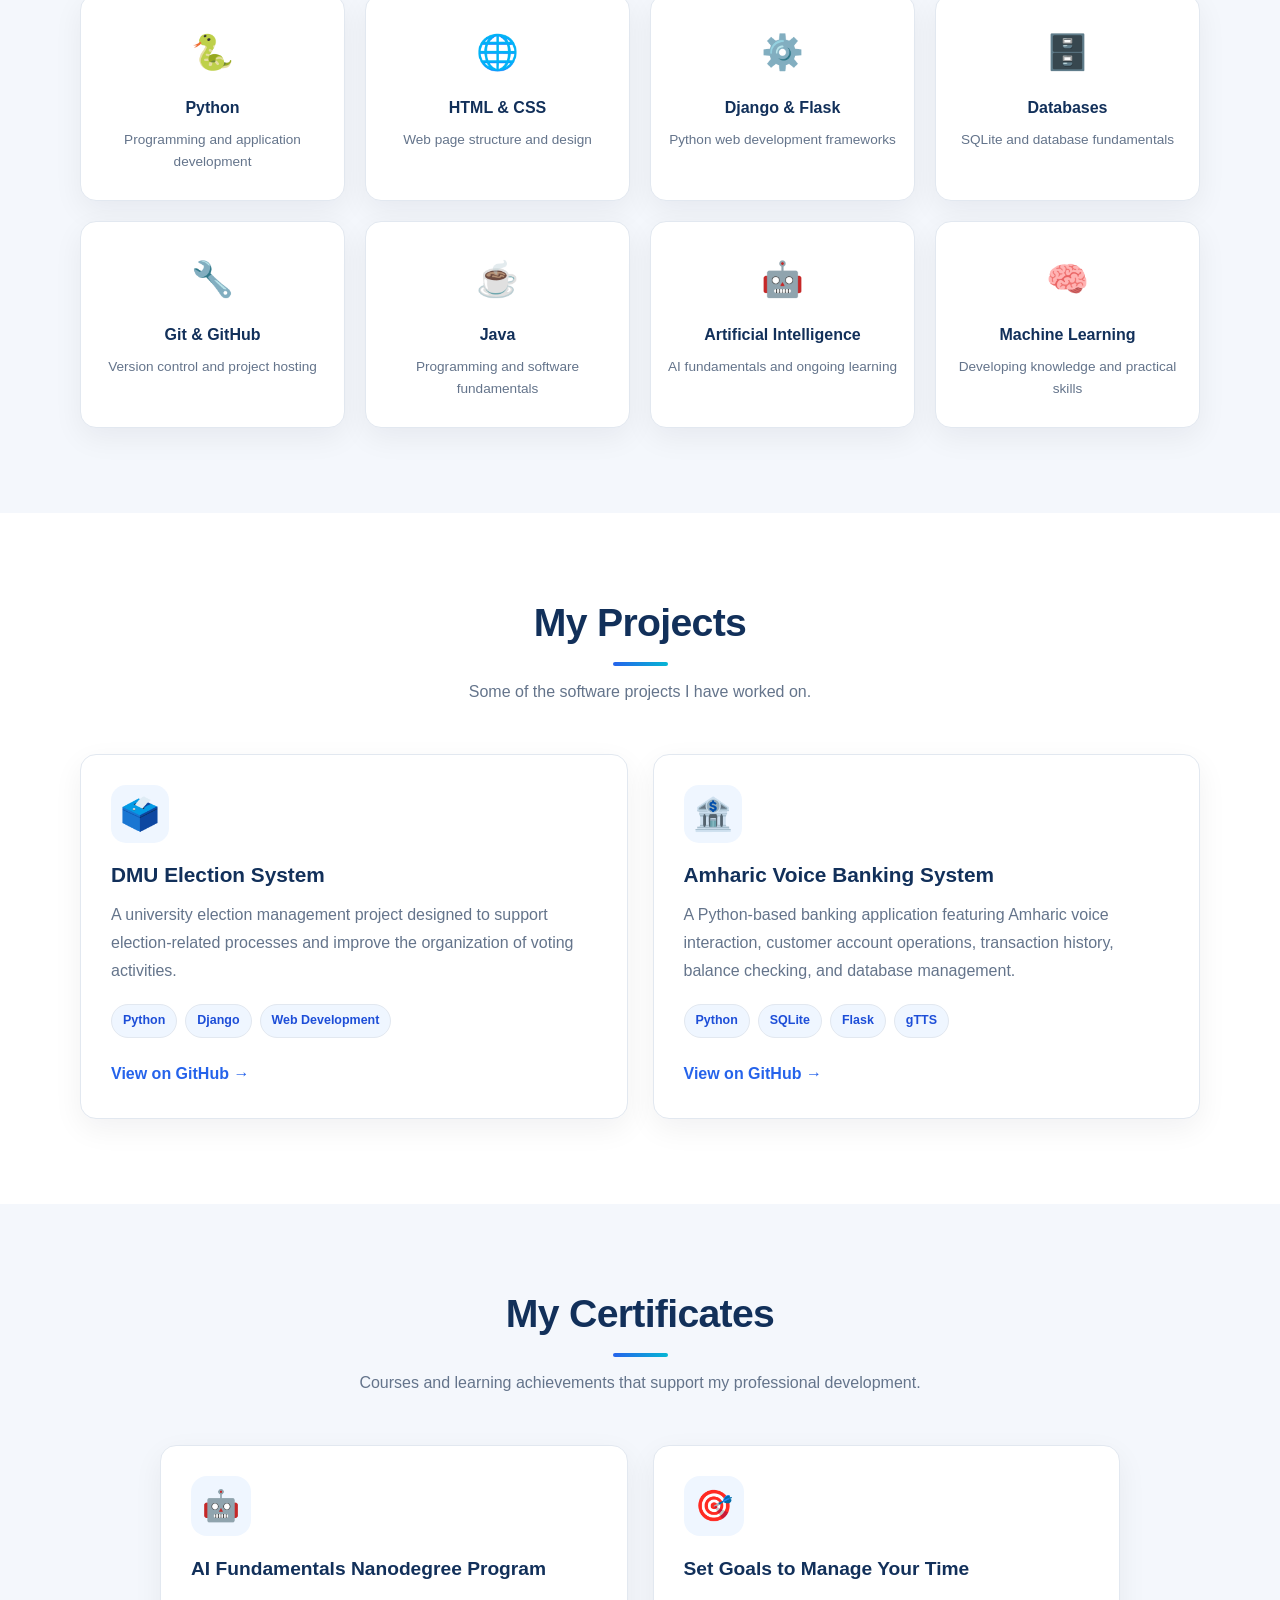
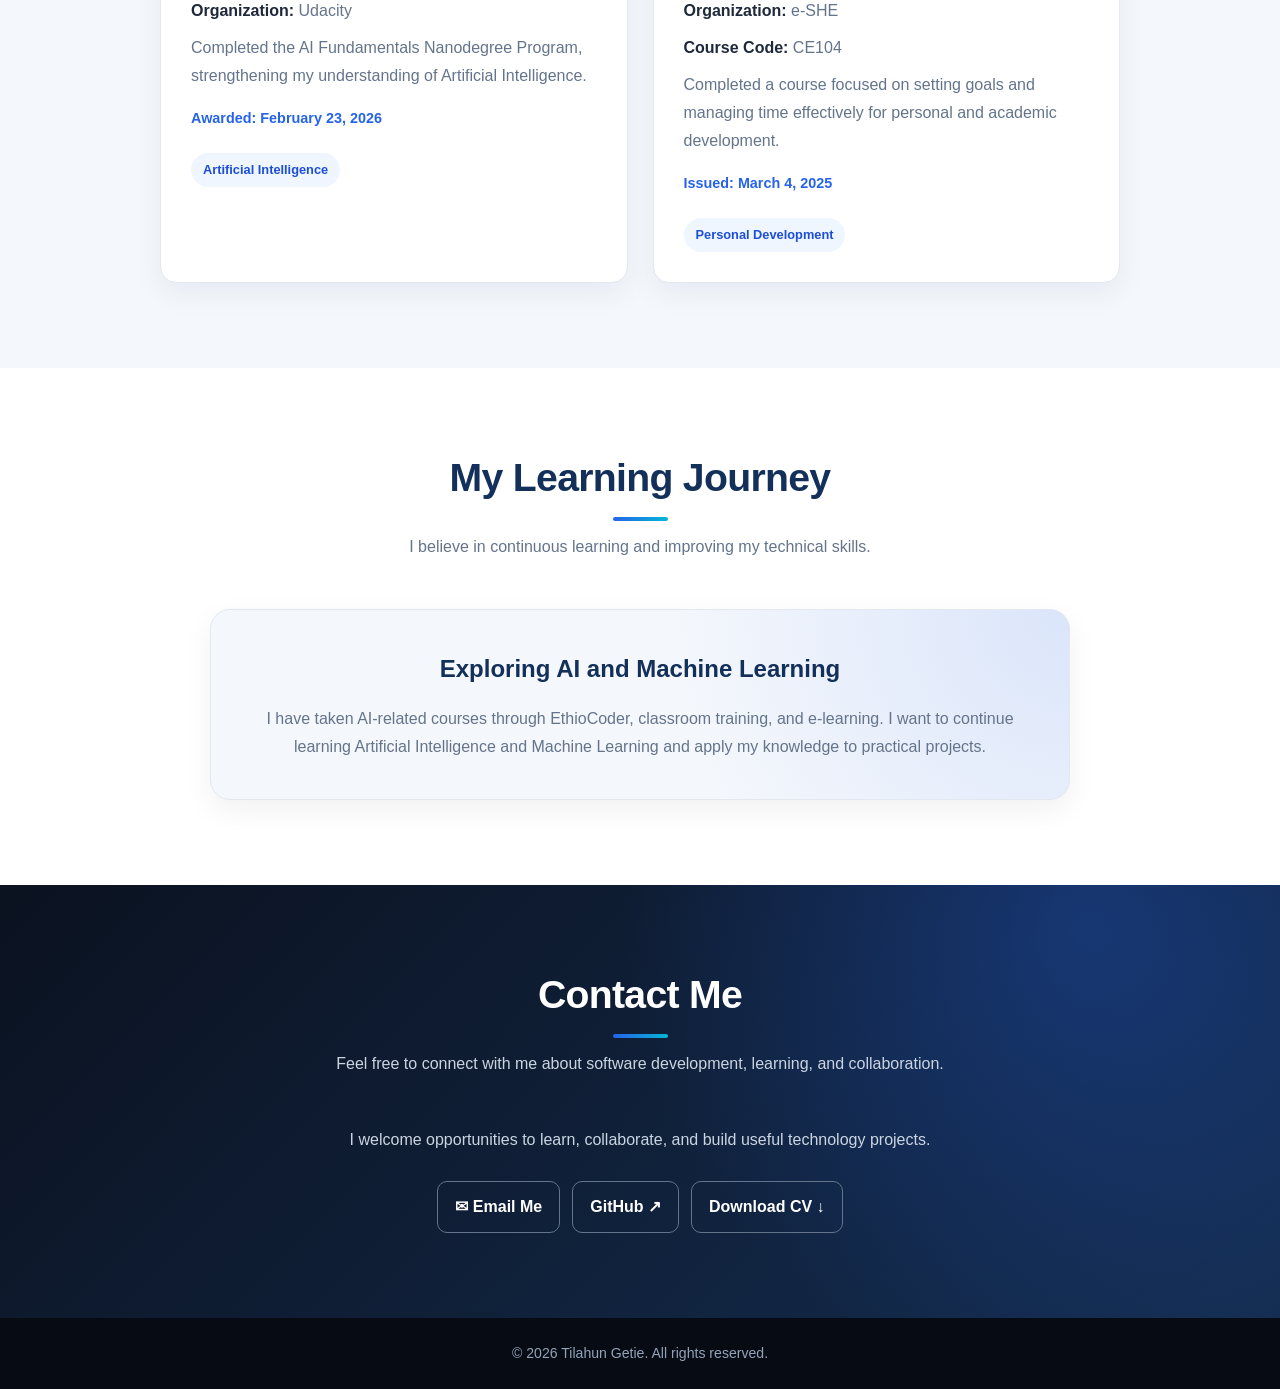
==== commit 09580b16: "Enhance index.html with meta tags and content updates Updated meta tags for Open Graph, refined the " ====
--- a/index.html
+++ b/index.html
@@ -9,6 +9,9 @@
           content="Tilahun Getie's Software Engineering portfolio, projects, skills, and certificates.">
 
     <meta name="theme-color" content="#f8fafc">
+    <meta property="og:title" content="Tilahun Getie | Software Engineering Portfolio">
+    <meta property="og:description" content="Software Engineering student showcasing software projects, technical skills, and certificates.">
+    <meta property="og:type" content="website">
 
     <title>Tilahun Getie | Software Engineering Portfolio</title>
 
@@ -107,15 +110,7 @@
                         color var(--transition);
         }
 
-        body,
-        button,
-        a,
-        .skill-card,
-        .project-card,
-        .certificate-card,
-        .learning-card {
-            transition-duration: var(--transition);
-        }
+        /* Use explicit transition properties on interactive elements below. */
 
         a {
             color: inherit;
@@ -1099,7 +1094,7 @@
 
                 <div>
                     <div class="hero-label">
-                        Software Engineering Student
+                        Software Engineering Student · Open to Internships
                     </div>
 
                     <h1>
@@ -1108,10 +1103,11 @@
 
                     <p>
                         I am a Software Engineering student at Debre Markos
-                        University who enjoys building practical software
-                        solutions. I am interested in web development,
-                        Python programming, Artificial Intelligence,
-                        and Machine Learning.
+                        University, building practical software projects with
+                        Python, Django, databases, and web technologies.
+                        I am eager to contribute, learn from experienced
+                        developers, and grow through software development
+                        internships and entry-level opportunities.
                     </p>
 
                     <div class="hero-buttons">
@@ -1291,10 +1287,9 @@
                         <h3>Amharic Voice Banking System</h3>
 
                         <p>
-                            A Python-based banking application that
-                            incorporates Amharic voice interaction,
-                            customer account operations, transaction
-                            history, and database management.
+                            A Python-based banking application featuring Amharic voice
+                            interaction, customer account operations, transaction
+                            history, balance checking, and database management.
                         </p>
 
                         <div class="tags">
@@ -1306,10 +1301,10 @@
 
                         <a
                             class="project-link"
-                            href="https://github.com/tilahungetie14-bot"
+                            href="https://github.com/tilahungetie14-bot/AmharicBankingSystem"
                             target="_blank"
                             rel="noopener noreferrer">
-                            Visit My GitHub →
+                            View on GitHub →
                         </a>
                     </article>
 
@@ -1449,12 +1444,7 @@
                             GitHub ↗
                         </a>
 
-                        <a
-                            href="https://www.linkedin.com/"
-                            target="_blank"
-                            rel="noopener noreferrer">
-                            LinkedIn ↗
-                        </a>
+                        <!-- Add your actual LinkedIn profile URL here when available. -->
 
                         <a href="Tilahun_Getie_CV_.pdf" download>
                             Download CV ↓
@@ -1592,6 +1582,7 @@
                     });
                 },
                 {
+                    
                     threshold: 0.12,
                     rootMargin: "0px 0px -35px 0px"
                 }
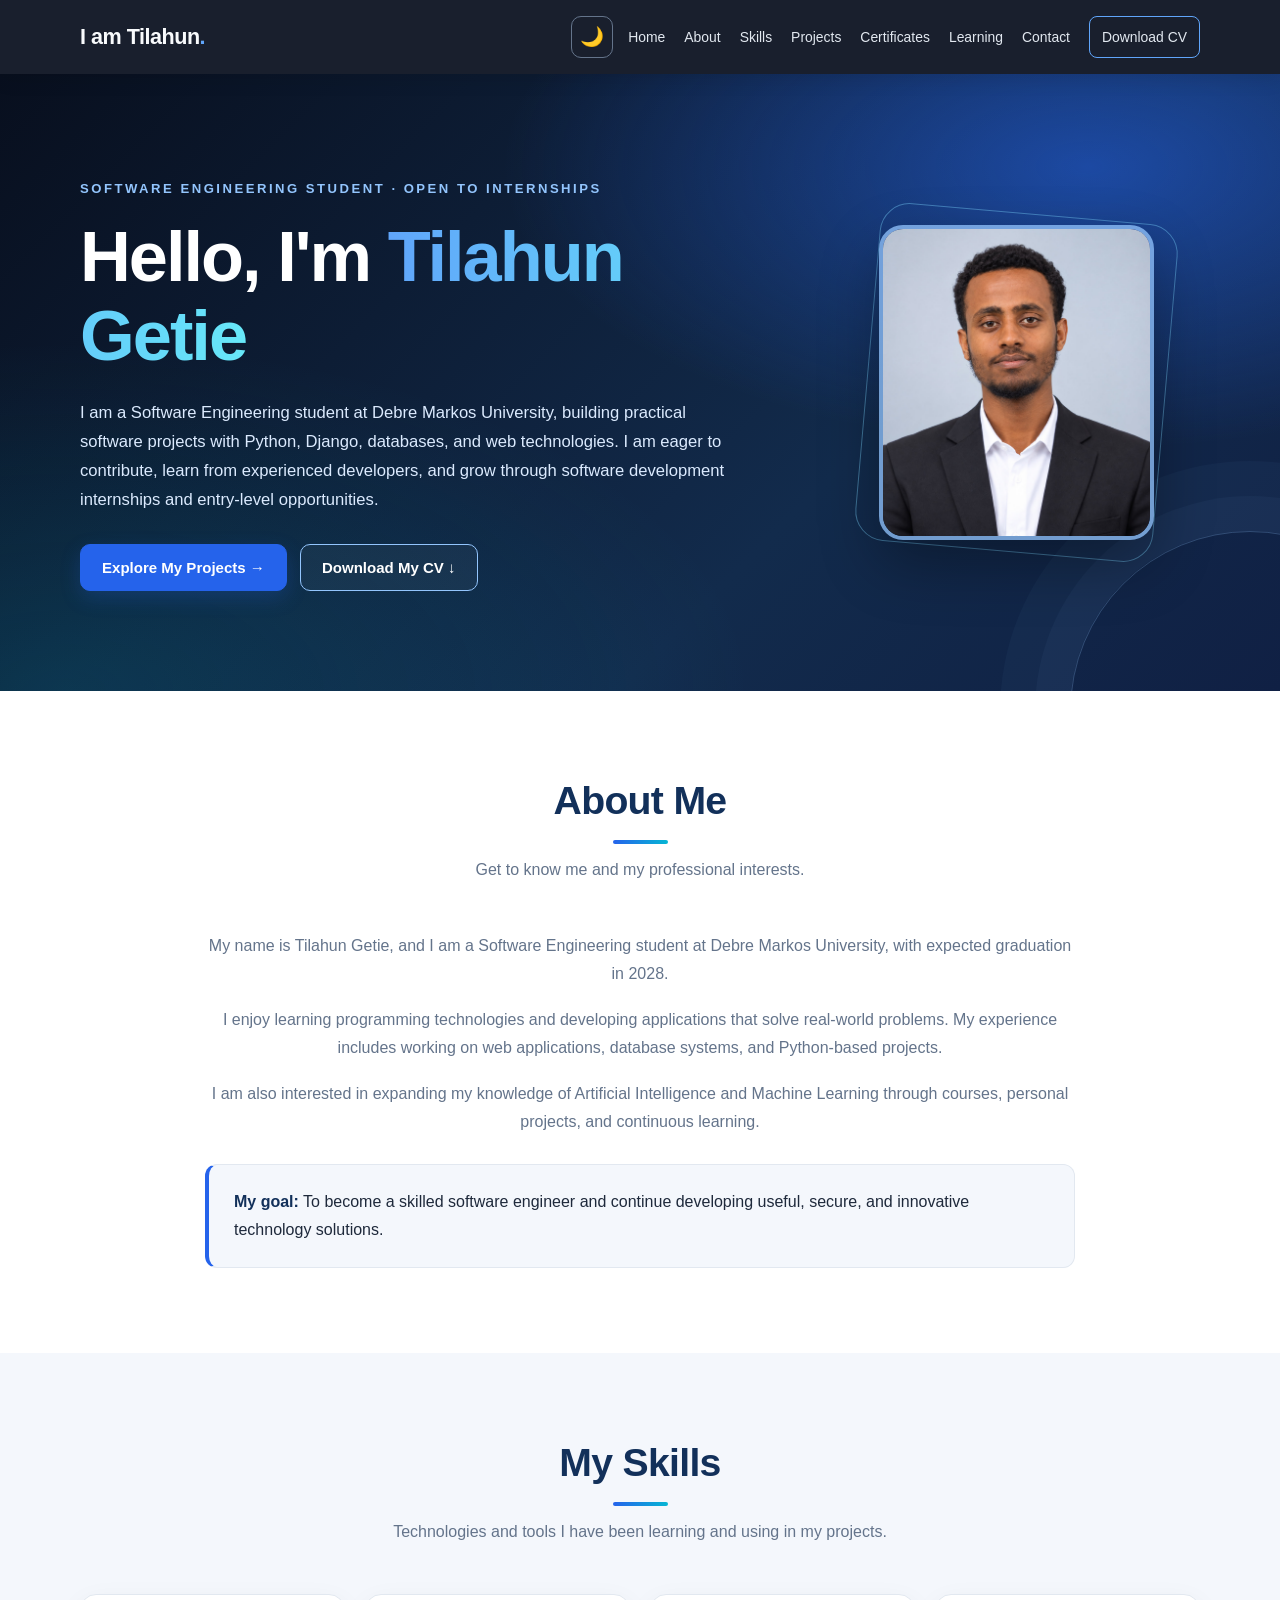
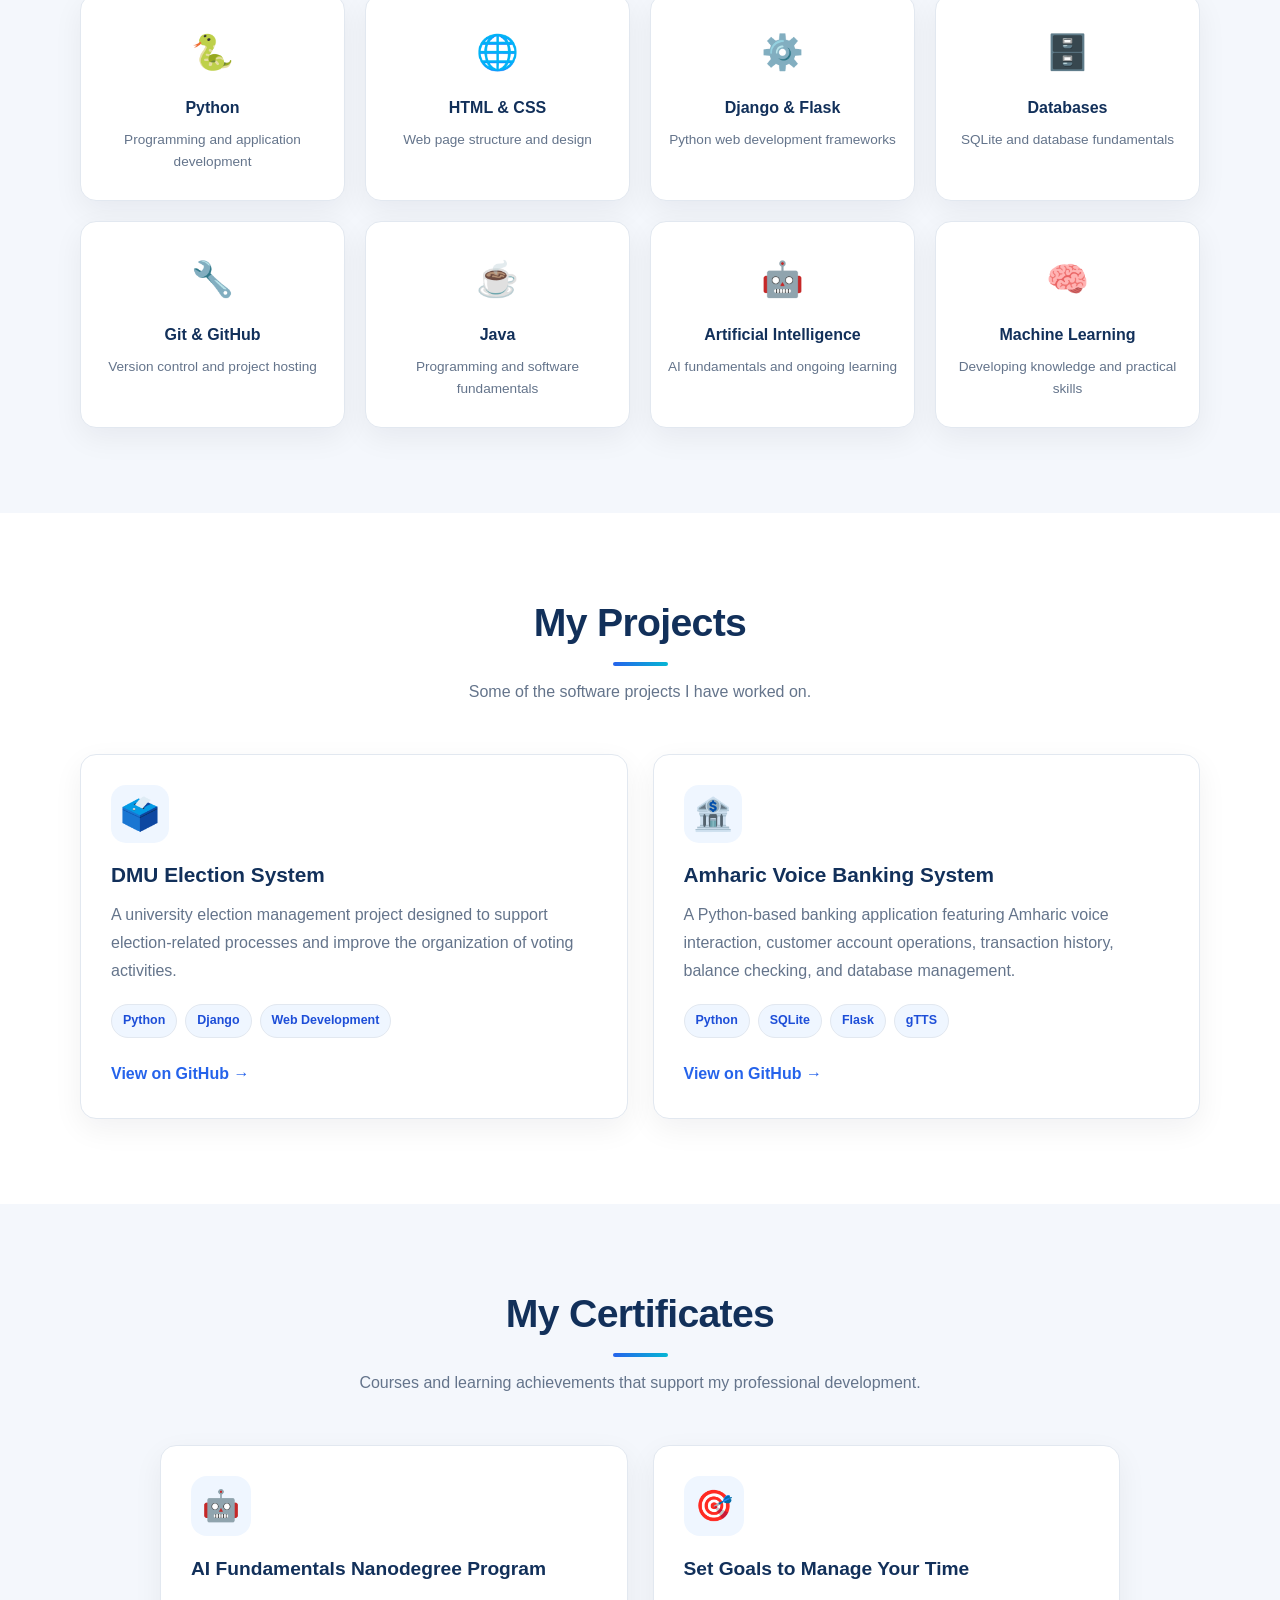
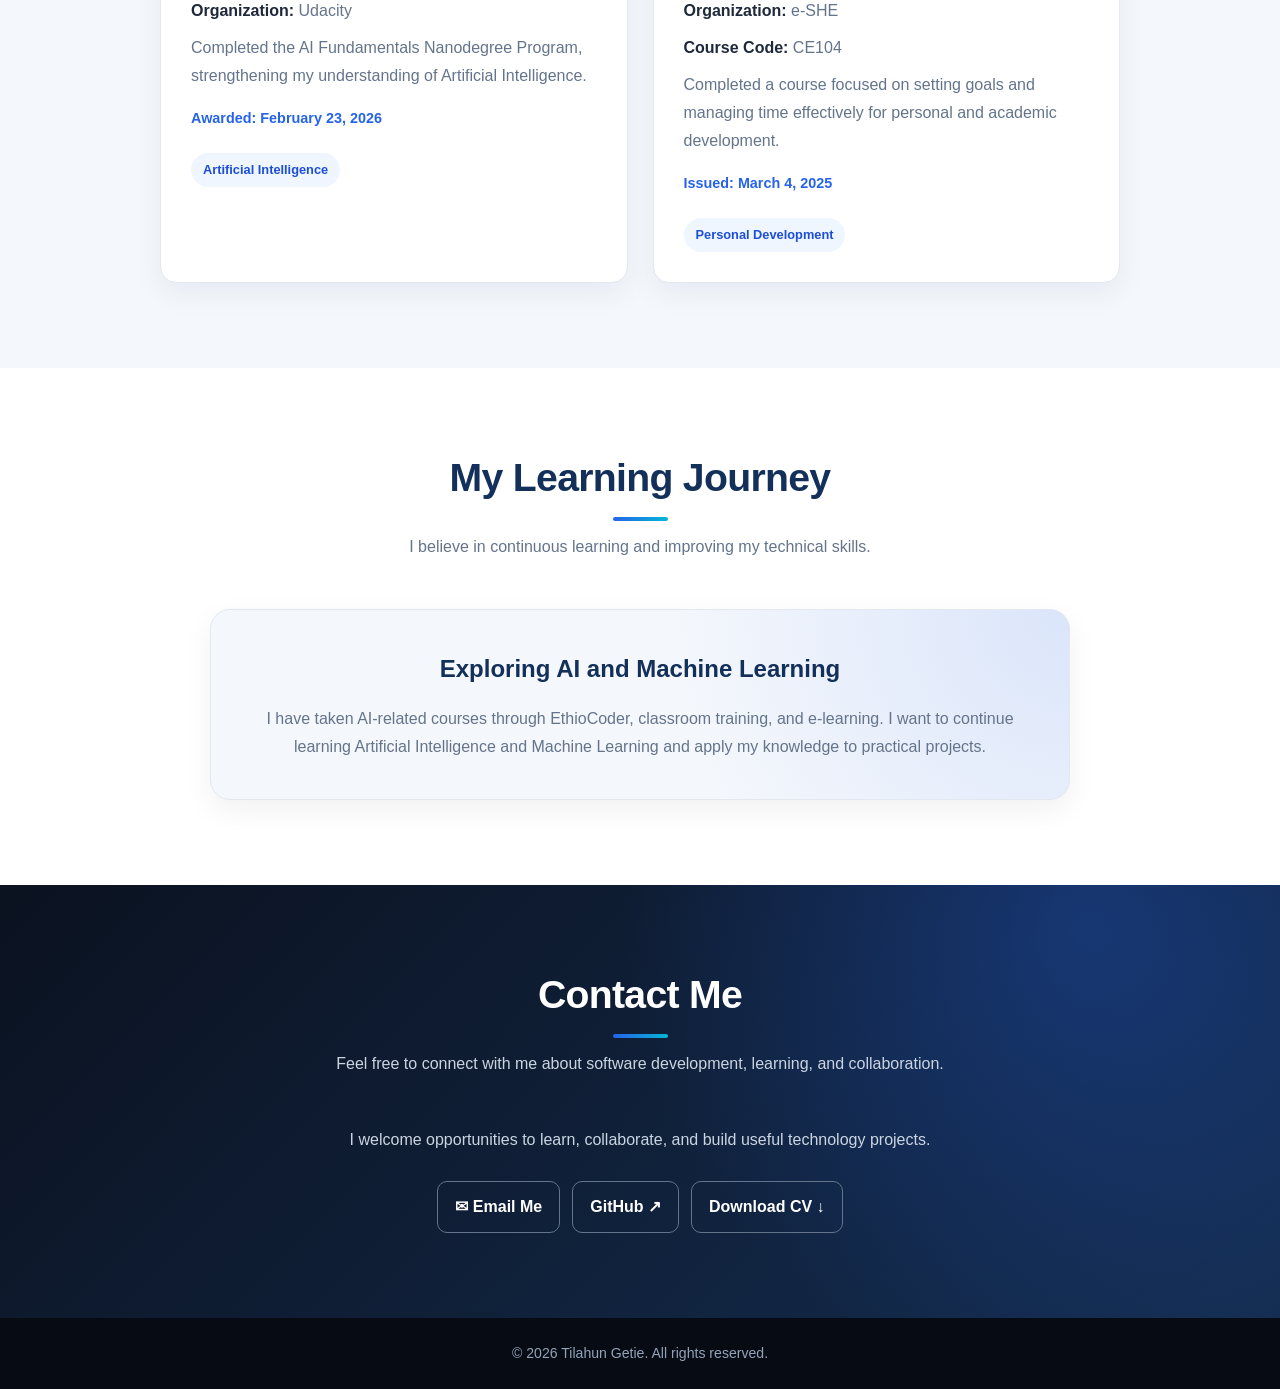
==== commit 4d731ef3: "Update logo text from 'Tilahun' to 'I am Tilahun'" ====
--- a/index.html
+++ b/index.html
@@ -1046,7 +1046,7 @@
     <header>
         <nav class="container" aria-label="Main navigation">
             <a class="logo" href="#home" aria-label="Tilahun home">
-                Tilahun<span>.</span>
+                I am Tilahun<span>.</span>
             </a>
 
             <div class="nav-right">
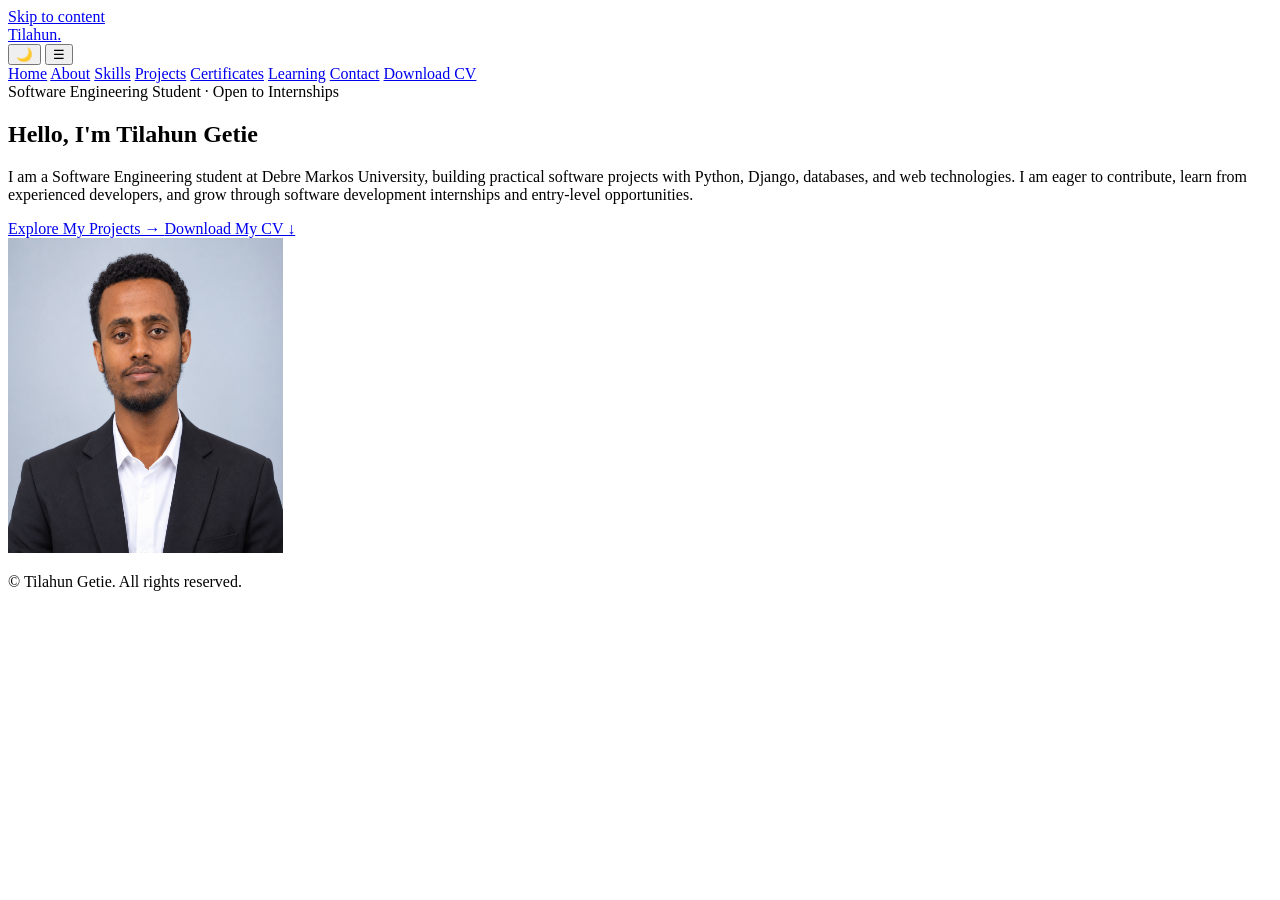
==== commit a7b7868a: "Update print statement from 'Hello' to 'Goodbye'" ====
--- a/index.html
+++ b/index.html
@@ -1,1107 +1,51 @@
-
 <!DOCTYPE html>
 <html lang="en" data-theme="light">
 <head>
-    <meta charset="UTF-8">
-    <meta name="viewport" content="width=device-width, initial-scale=1.0">
-
-    <meta name="description"
-          content="Tilahun Getie's Software Engineering portfolio, projects, skills, and certificates.">
-
-    <meta name="theme-color" content="#f8fafc">
-    <meta property="og:title" content="Tilahun Getie | Software Engineering Portfolio">
-    <meta property="og:description" content="Software Engineering student showcasing software projects, technical skills, and certificates.">
-    <meta property="og:type" content="website">
-
-    <title>Tilahun Getie | Software Engineering Portfolio</title>
-
-    <script>
-        // Apply the saved theme before the page is displayed.
-        try {
-            const savedTheme = localStorage.getItem("tilahun-portfolio-theme");
-            if (savedTheme === "dark" || savedTheme === "light") {
-                document.documentElement.dataset.theme = savedTheme;
-            }
-        } catch (error) {
-            // Continue using the default theme if storage is unavailable.
-        }
-    </script>
-
-    <style>
-        /* ========================================
-           1. THEME VARIABLES
-        ======================================== */
-
-        :root {
-            color-scheme: light;
-
-            --primary: #2563eb;
-            --primary-hover: #1d4ed8;
-            --primary-soft: #eff6ff;
-            --accent: #06b6d4;
-
-            --bg: #ffffff;
-            --surface: #f4f7fc;
-            --surface-raised: #ffffff;
-            --text: #1e293b;
-            --muted: #64748b;
-            --heading: #12305a;
-            --border: #e2e8f0;
-
-            --header-bg: rgba(11, 18, 32, 0.94);
-            --header-text: #f8fafc;
-            --tag-bg: #eff6ff;
-            --tag-text: #1d4ed8;
-
-            --shadow: 0 10px 30px rgba(15, 23, 42, 0.06);
-            --shadow-hover: 0 20px 45px rgba(37, 99, 235, 0.13);
-
-            --radius: 16px;
-            --transition: 220ms ease;
-        }
-
-        html[data-theme="dark"] {
-            color-scheme: dark;
-
-            --primary: #60a5fa;
-            --primary-hover: #93c5fd;
-            --primary-soft: #172b49;
-            --accent: #22d3ee;
-
-            --bg: #0b1220;
-            --surface: #111c2e;
-            --surface-raised: #162238;
-            --text: #e2e8f0;
-            --muted: #a3b2c7;
-            --heading: #bfdbfe;
-            --border: #2b3b52;
-
-            --header-bg: rgba(5, 10, 20, 0.96);
-            --header-text: #f8fafc;
-            --tag-bg: #1b3150;
-            --tag-text: #bfdbfe;
-
-            --shadow: 0 10px 30px rgba(0, 0, 0, 0.18);
-            --shadow-hover: 0 20px 45px rgba(0, 0, 0, 0.3);
-        }
-
-        /* ========================================
-           2. RESET AND GLOBAL STYLES
-        ======================================== */
-
-        *,
-        *::before,
-        *::after {
-            box-sizing: border-box;
-        }
-
-        html {
-            scroll-behavior: smooth;
-            scroll-padding-top: 90px;
-        }
-
-        body {
-            margin: 0;
-            font-family: Inter, "Segoe UI", Arial, sans-serif;
-            background: var(--bg);
-            color: var(--text);
-            line-height: 1.75;
-            transition: background var(--transition),
-                        color var(--transition);
-        }
-
-        /* Use explicit transition properties on interactive elements below. */
-
-        a {
-            color: inherit;
-            text-decoration: none;
-        }
-
-        img {
-            display: block;
-            max-width: 100%;
-        }
-
-        button {
-            font: inherit;
-        }
-
-        button,
-        a {
-            -webkit-tap-highlight-color: transparent;
-        }
-
-        button:focus-visible,
-        a:focus-visible {
-            outline: 3px solid var(--accent);
-            outline-offset: 4px;
-        }
-
-        .container {
-            width: min(1120px, 90%);
-            margin-inline: auto;
-        }
-
-        .skip-link {
-            position: fixed;
-            top: 10px;
-            left: 10px;
-            z-index: 3000;
-            padding: 10px 16px;
-            background: var(--primary);
-            color: white;
-            border-radius: 8px;
-            transform: translateY(-150%);
-        }
-
-        .skip-link:focus {
-            transform: translateY(0);
-        }
-
-        /* ========================================
-           3. NAVIGATION
-        ======================================== */
-
-        header {
-            position: sticky;
-            top: 0;
-            z-index: 1000;
-            background: var(--header-bg);
-            color: var(--header-text);
-            backdrop-filter: blur(14px);
-            -webkit-backdrop-filter: blur(14px);
-            box-shadow: 0 3px 20px rgba(0, 0, 0, 0.12);
-        }
-
-        nav {
-            min-height: 74px;
-            display: flex;
-            align-items: center;
-            justify-content: space-between;
-            gap: 20px;
-        }
-
-        .logo {
-            font-size: 1.35rem;
-            font-weight: 800;
-            letter-spacing: -0.5px;
-            white-space: nowrap;
-        }
-
-        .logo span {
-            color: #60a5fa;
-        }
-
-        .nav-right {
-            display: flex;
-            align-items: center;
-            gap: 15px;
-        }
-
-        .nav-links {
-            display: flex;
-            align-items: center;
-            gap: 19px;
-        }
-
-        .nav-links a {
-            color: #e2e8f0;
-            font-size: 0.87rem;
-            font-weight: 500;
-            transition: color var(--transition);
-        }
-
-        .nav-links a:hover {
-            color: #7dd3fc;
-        }
-
-        .nav-links .nav-cv {
-            padding: 8px 12px;
-            border: 1px solid #60a5fa;
-            border-radius: 8px;
-        }
-
-        .theme-toggle,
-        .menu-toggle {
-            min-width: 42px;
-            min-height: 42px;
-            display: inline-flex;
-            align-items: center;
-            justify-content: center;
-            border: 1px solid #64748b;
-            border-radius: 10px;
-            background: transparent;
-            color: white;
-            cursor: pointer;
-            transition: background var(--transition),
-                        transform var(--transition);
-        }
-
-        .theme-toggle:hover,
-        .menu-toggle:hover {
-            background: rgba(148, 163, 184, 0.18);
-            transform: translateY(-2px);
-        }
-
-        .theme-toggle {
-            font-size: 1.2rem;
-        }
-
-        .menu-toggle {
-            display: none;
-            font-size: 1.25rem;
-        }
-
-        /* ========================================
-           4. BUTTONS
-        ======================================== */
-
-        .btn {
-            display: inline-flex;
-            align-items: center;
-            justify-content: center;
-            gap: 8px;
-            padding: 12px 21px;
-            border: 1px solid transparent;
-            border-radius: 10px;
-            font-size: 0.94rem;
-            font-weight: 700;
-            line-height: 1.4;
-            cursor: pointer;
-            transition: transform var(--transition),
-                        background var(--transition),
-                        box-shadow var(--transition);
-        }
-
-        .btn:hover {
-            transform: translateY(-3px);
-        }
-
-        .btn-primary {
-            color: white;
-            background: #2563eb;
-            border-color: #2563eb;
-            box-shadow: 0 7px 20px rgba(37, 99, 235, 0.22);
-        }
-
-        .btn-primary:hover {
-            background: #1d4ed8;
-            box-shadow: 0 12px 25px rgba(37, 99, 235, 0.28);
-        }
-
-        .btn-outline {
-            color: white;
-            border-color: #93c5fd;
-            background: rgba(255, 255, 255, 0.04);
-        }
-
-        .btn-outline:hover {
-            background: rgba(255, 255, 255, 0.13);
-        }
-
-        /* ========================================
-           5. HERO SECTION
-        ======================================== */
-
-        .hero {
-            position: relative;
-            overflow: hidden;
-            isolation: isolate;
-            color: white;
-            padding: 100px 0;
-            background:
-                radial-gradient(
-                    ellipse at 85% 15%,
-                    rgba(37, 99, 235, 0.55),
-                    transparent 38%
-                ),
-                radial-gradient(
-                    ellipse at 5% 100%,
-                    rgba(6, 182, 212, 0.16),
-                    transparent 40%
-                ),
-                linear-gradient(135deg, #080f1e, #122b4c 65%, #102044);
-        }
-
-        .hero::before {
-            content: "";
-            position: absolute;
-            z-index: -1;
-            width: 360px;
-            height: 360px;
-            right: -150px;
-            bottom: -200px;
-            border: 1px solid rgba(147, 197, 253, 0.25);
-            border-radius: 50%;
-            box-shadow:
-                0 0 0 35px rgba(147, 197, 253, 0.04),
-                0 0 0 70px rgba(147, 197, 253, 0.035);
-            animation: float 8s ease-in-out infinite;
-        }
-
-        .hero-content {
-            display: grid;
-            grid-template-columns: 1.5fr 0.8fr;
-            align-items: center;
-            gap: 65px;
-        }
-
-        .hero-label {
-            display: inline-block;
-            margin-bottom: 17px;
-            color: #93c5fd;
-            font-size: 0.82rem;
-            font-weight: 800;
-            letter-spacing: 2.5px;
-            text-transform: uppercase;
-        }
-
-        .hero h1 {
-            margin: 0 0 22px;
-            font-size: clamp(2.6rem, 5.5vw, 4.5rem);
-            font-weight: 800;
-            letter-spacing: -2px;
-            line-height: 1.12;
-        }
-
-        .hero h1 span {
-            color: #60a5fa;
-            background: linear-gradient(90deg, #60a5fa, #67e8f9);
-            background-clip: text;
-            -webkit-background-clip: text;
-            -webkit-text-fill-color: transparent;
-        }
-
-        .hero p {
-            max-width: 650px;
-            margin: 0 0 30px;
-            color: #dbeafe;
-            font-size: 1.04rem;
-        }
-
-        .hero-buttons {
-            display: flex;
-            flex-wrap: wrap;
-            gap: 13px;
-        }
-
-        .profile-wrapper {
-            position: relative;
-            width: fit-content;
-            margin-inline: auto;
-        }
-
-        .profile-wrapper::before {
-            content: "";
-            position: absolute;
-            inset: -12px;
-            border: 1px solid rgba(125, 211, 252, 0.42);
-            border-radius: 30px;
-            transform: rotate(5deg);
-        }
-
-        .profile-photo {
-            position: relative;
-            width: 275px;
-            height: 315px;
-            object-fit: cover;
-            object-position: center;
-            border: 4px solid rgba(147, 197, 253, 0.75);
-            border-radius: 24px;
-            box-shadow: 0 24px 60px rgba(0, 0, 0, 0.32);
-            animation: float 6s ease-in-out infinite;
-        }
-
-        /* ========================================
-           6. SHARED SECTION STYLES
-        ======================================== */
-
-        section {
-            padding: 85px 0;
-            scroll-margin-top: 75px;
-        }
-
-        .section-heading {
-            max-width: 720px;
-            margin: 0 auto 48px;
-            text-align: center;
-        }
-
-        .section-heading h2 {
-            margin: 0 0 12px;
-            color: var(--heading);
-            font-size: clamp(1.8rem, 4vw, 2.45rem);
-            font-weight: 800;
-            letter-spacing: -0.7px;
-            line-height: 1.25;
-        }
-
-        .section-heading h2::after {
-            content: "";
-            display: block;
-            width: 55px;
-            height: 4px;
-            margin: 15px auto 0;
-            border-radius: 99px;
-            background: linear-gradient(90deg, var(--primary), var(--accent));
-        }
-
-        .section-heading p {
-            margin: 0;
-            color: var(--muted);
-        }
-
-        /* ========================================
-           7. ABOUT SECTION
-        ======================================== */
-
-        .about-content {
-            max-width: 870px;
-            margin-inline: auto;
-            text-align: center;
-        }
-
-        .about-content p {
-            margin: 0 0 18px;
-            color: var(--muted);
-        }
-
-        .about-highlight {
-            margin-top: 28px;
-            padding: 23px 25px;
-            border: 1px solid var(--border);
-            border-left: 4px solid var(--primary);
-            border-radius: 12px;
-            background: var(--surface);
-            text-align: left;
-        }
-
-        .about-highlight strong {
-            color: var(--heading);
-        }
-
-        /* ========================================
-           8. SKILLS SECTION
-        ======================================== */
-
-        .skills-section {
-            background: var(--surface);
-        }
-
-        .skills-grid {
-            display: grid;
-            grid-template-columns: repeat(4, minmax(0, 1fr));
-            gap: 20px;
-        }
-
-        .skill-card {
-            padding: 27px 17px;
-            border: 1px solid var(--border);
-            border-radius: var(--radius);
-            background: var(--surface-raised);
-            text-align: center;
-            box-shadow: var(--shadow);
-            transition: transform var(--transition),
-                        border-color var(--transition),
-                        box-shadow var(--transition);
-        }
-
-        .skill-card:hover {
-            transform: translateY(-7px);
-            border-color: var(--primary);
-            box-shadow: var(--shadow-hover);
-        }
-
-        .skill-icon {
-            margin-bottom: 12px;
-            font-size: 2.15rem;
-        }
-
-        .skill-card h3 {
-            margin: 0 0 7px;
-            color: var(--heading);
-            font-size: 1rem;
-        }
-
-        .skill-card p {
-            margin: 0;
-            color: var(--muted);
-            font-size: 0.85rem;
-            line-height: 1.6;
-        }
-
-        /* ========================================
-           9. PROJECTS SECTION
-        ======================================== */
-
-        .projects-grid {
-            display: grid;
-            grid-template-columns: repeat(2, minmax(0, 1fr));
-            gap: 25px;
-        }
-
-        .project-card {
-            display: flex;
-            flex-direction: column;
-            align-items: flex-start;
-            padding: 30px;
-            border: 1px solid var(--border);
-            border-radius: var(--radius);
-            background: var(--surface-raised);
-            box-shadow: var(--shadow);
-            transition: transform var(--transition),
-                        border-color var(--transition),
-                        box-shadow var(--transition);
-        }
-
-        .project-card:hover {
-            transform: translateY(-7px);
-            border-color: var(--primary);
-            box-shadow: var(--shadow-hover);
-        }
-
-        .project-icon {
-            display: grid;
-            width: 58px;
-            height: 58px;
-            place-items: center;
-            margin-bottom: 17px;
-            border-radius: 15px;
-            background: var(--primary-soft);
-            font-size: 2rem;
-        }
-
-        .project-card h3 {
-            margin: 0 0 12px;
-            color: var(--heading);
-            font-size: 1.3rem;
-            line-height: 1.4;
-        }
-
-        .project-card p {
-            margin: 0 0 19px;
-            color: var(--muted);
-        }
-
-        .tags {
-            display: flex;
-            flex-wrap: wrap;
-            gap: 8px;
-            margin: 0 0 22px;
-        }
-
-        .tag {
-            padding: 5px 11px;
-            border: 1px solid var(--border);
-            border-radius: 99px;
-            background: var(--tag-bg);
-            color: var(--tag-text);
-            font-size: 0.78rem;
-            font-weight: 600;
-        }
-
-        .project-link {
-            margin-top: auto;
-            color: var(--primary);
-            font-weight: 800;
-        }
-
-        .project-link:hover {
-            color: var(--primary-hover);
-            text-decoration: underline;
-            text-underline-offset: 4px;
-        }
-
-        /* ========================================
-           10. CERTIFICATES SECTION
-        ======================================== */
-
-        .certificates-section {
-            background: var(--surface);
-        }
-
-        .certificate-grid {
-            display: grid;
-            grid-template-columns: repeat(2, minmax(0, 1fr));
-            gap: 25px;
-            max-width: 960px;
-            margin-inline: auto;
-        }
-
-        .certificate-card {
-            display: flex;
-            flex-direction: column;
-            align-items: flex-start;
-            padding: 30px;
-            border: 1px solid var(--border);
-            border-radius: var(--radius);
-            background: var(--surface-raised);
-            box-shadow: var(--shadow);
-            transition: transform var(--transition),
-                        border-color var(--transition),
-                        box-shadow var(--transition);
-        }
-
-        .certificate-card:hover {
-            transform: translateY(-6px);
-            border-color: var(--primary);
-            box-shadow: var(--shadow-hover);
-        }
-
-        .certificate-icon {
-            display: grid;
-            width: 60px;
-            height: 60px;
-            place-items: center;
-            margin-bottom: 19px;
-            border-radius: 16px;
-            background: var(--primary-soft);
-            font-size: 1.9rem;
-        }
-
-        .certificate-card h3 {
-            margin: 0 0 14px;
-            color: var(--heading);
-            font-size: 1.2rem;
-            line-height: 1.5;
-        }
-
-        .certificate-card p {
-            margin: 0 0 9px;
-            color: var(--muted);
-        }
-
-        .certificate-card p strong {
-            color: var(--text);
-        }
-
-        .certificate-date {
-            margin-top: 7px !important;
-            color: var(--primary) !important;
-            font-size: 0.9rem;
-            font-weight: 800;
-        }
-
-        .certificate-type {
-            display: inline-block;
-            margin-top: 12px;
-            padding: 6px 12px;
-            border-radius: 99px;
-            background: var(--tag-bg);
-            color: var(--tag-text);
-            font-size: 0.8rem;
-            font-weight: 700;
-        }
-
-        /* ========================================
-           11. LEARNING JOURNEY
-        ======================================== */
-
-        .learning-card {
-            max-width: 860px;
-            margin-inline: auto;
-            padding: 38px;
-            border: 1px solid var(--border);
-            border-radius: 20px;
-            background:
-                radial-gradient(
-                    circle at top right,
-                    rgba(37, 99, 235, 0.12),
-                    transparent 45%
-                ),
-                var(--surface);
-            text-align: center;
-            box-shadow: var(--shadow);
-        }
-
-        .learning-card h3 {
-            margin: 0 0 15px;
-            color: var(--heading);
-            font-size: 1.5rem;
-        }
-
-        .learning-card p {
-            margin: 0;
-            color: var(--muted);
-        }
-
-        /* ========================================
-           12. CONTACT SECTION
-        ======================================== */
-
-        .contact-section {
-            color: white;
-            background:
-                radial-gradient(
-                    circle at 85% 10%,
-                    rgba(37, 99, 235, 0.3),
-                    transparent 40%
-                ),
-                linear-gradient(135deg, #0b1220, #142d50);
-        }
-
-        .contact-section .section-heading h2 {
-            color: white;
-        }
-
-        .contact-section .section-heading p {
-            color: #cbd5e1;
-        }
-
-        .contact-content {
-            max-width: 700px;
-            margin-inline: auto;
-            text-align: center;
-        }
-
-        .contact-content > p {
-            margin: 0 0 27px;
-            color: #cbd5e1;
-        }
-
-        .contact-links {
-            display: flex;
-            align-items: center;
-            justify-content: center;
-            flex-wrap: wrap;
-            gap: 12px;
-        }
-
-        .contact-links a {
-            display: inline-flex;
-            align-items: center;
-            justify-content: center;
-            padding: 11px 17px;
-            border: 1px solid #64748b;
-            border-radius: 10px;
-            color: white;
-            font-weight: 600;
-            transition: background var(--transition),
-                        border-color var(--transition),
-                        transform var(--transition);
-        }
-
-        .contact-links a:hover {
-            transform: translateY(-3px);
-            border-color: #93c5fd;
-            background: rgba(96, 165, 250, 0.16);
-        }
-
-        /* ========================================
-           13. FOOTER
-        ======================================== */
-
-        footer {
-            padding: 23px 0;
-            background: #060b14;
-            color: #94a3b8;
-            text-align: center;
-            font-size: 0.88rem;
-        }
-
-        footer p {
-            margin: 0;
-        }
-
-        /* ========================================
-           14. SCROLL ANIMATIONS
-        ======================================== */
-
-        .js-motion .reveal {
-            opacity: 0;
-            transform: translateY(24px);
-            transition:
-                opacity 650ms ease,
-                transform 650ms ease;
-        }
-
-        .js-motion .reveal.visible {
-            opacity: 1;
-            transform: translateY(0);
-        }
-
-        .hero-content > div:first-child {
-            animation: enter-left 750ms ease both;
-        }
-
-        .profile-wrapper {
-            animation: enter-right 850ms ease both;
-        }
-
-        @keyframes enter-left {
-            from {
-                opacity: 0;
-                transform: translateX(-25px);
-            }
-            to {
-                opacity: 1;
-                transform: translateX(0);
-            }
-        }
-
-        @keyframes enter-right {
-            from {
-                opacity: 0;
-                transform: translateX(25px);
-            }
-            to {
-                opacity: 1;
-                transform: translateX(0);
-            }
-        }
-
-        @keyframes float {
-            0%, 100% {
-                transform: translateY(0);
-            }
-            50% {
-                transform: translateY(-8px);
-            }
-        }
-
-        /* ========================================
-           15. RESPONSIVE DESIGN
-        ======================================== */
-
-        @media (max-width: 1000px) {
-            .nav-links {
-                gap: 12px;
-            }
-
-            .nav-links a {
-                font-size: 0.82rem;
-            }
-
-            .hero-content {
-                gap: 35px;
-            }
-
-            .skills-grid {
-                grid-template-columns: repeat(3, minmax(0, 1fr));
-            }
-        }
-
-        @media (max-width: 800px) {
-            nav {
-                min-height: 70px;
-            }
-
-            .menu-toggle {
-                display: inline-flex;
-            }
-
-            .nav-right {
-                gap: 9px;
-            }
-
-            .nav-links {
-                position: absolute;
-                top: calc(100% + 1px);
-                left: 0;
-                right: 0;
-                display: none;
-                flex-direction: column;
-                align-items: stretch;
-                gap: 0;
-                max-height: calc(100vh - 75px);
-                overflow-y: auto;
-                padding: 12px 5%;
-                background: var(--header-bg);
-                box-shadow: 0 15px 25px rgba(0, 0, 0, 0.18);
-            }
-
-            .nav-links.open {
-                display: flex;
-            }
-
-            .nav-links a {
-                padding: 12px 8px;
-                font-size: 0.95rem;
-            }
-
-            .nav-links .nav-cv {
-                margin: 8px 0;
-                text-align: center;
-            }
-
-            .hero {
-                padding: 75px 0;
-            }
-
-            .hero-content {
-                grid-template-columns: 1fr;
-                gap: 45px;
-                text-align: center;
-            }
-
-            .hero-content > div:first-child {
-                order: 2;
-            }
-
-            .profile-wrapper {
-                order: 1;
-            }
-
-            .hero p {
-                margin-inline: auto;
-            }
-
-            .hero-buttons {
-                justify-content: center;
-            }
-
-            .profile-photo {
-                width: 230px;
-                height: 260px;
-            }
-
-            section {
-                padding: 65px 0;
-            }
-
-            .skills-grid {
-                grid-template-columns: repeat(2, minmax(0, 1fr));
-            }
-        }
-
-        @media (max-width: 600px) {
-            .projects-grid,
-            .certificate-grid {
-                grid-template-columns: 1fr;
-            }
-
-            .section-heading {
-                margin-bottom: 32px;
-            }
-
-            .project-card,
-            .certificate-card {
-                padding: 24px;
-            }
-
-            .learning-card {
-                padding: 27px 21px;
-            }
-
-            .hero h1 {
-                font-size: clamp(2.35rem, 10vw, 3.3rem);
-                letter-spacing: -1px;
-            }
-
-            .hero p {
-                font-size: 0.98rem;
-            }
-        }
-
-        @media (max-width: 380px) {
-            .container {
-                width: 92%;
-            }
-
-            .logo {
-                font-size: 1.15rem;
-            }
-
-            .skills-grid {
-                gap: 10px;
-            }
-
-            .skill-card {
-                padding: 20px 9px;
-            }
-
-            .btn {
-                width: 100%;
-            }
-
-            .hero-buttons {
-                flex-direction: column;
-            }
-        }
-
-        /* Respect the visitor's motion preference. */
-        @media (prefers-reduced-motion: reduce) {
-            *,
-            *::before,
-            *::after {
-                scroll-behavior: auto !important;
-                animation-duration: 0.01ms !important;
-                animation-iteration-count: 1 !important;
-                transition-duration: 0.01ms !important;
-            }
-
-            .js-motion .reveal {
-                opacity: 1;
-                transform: none;
-            }
-        }
-    </style>
+  <meta charset="UTF-8">
+  <meta name="viewport" content="width=device-width, initial-scale=1.0">
+  <meta name="description" content="Tilahun Getie's Software Engineering portfolio — Home.">
+  <meta name="theme-color" content="#f8fafc">
+  <meta property="og:title" content="Tilahun Getie | Home">
+  <meta property="og:description" content="Software Engineering student showcasing software projects, technical skills, and certificates.">
+  <meta property="og:type" content="website">
+  <title>Tilahun Getie | Home</title>
+  <script>
+    try { const t = localStorage.getItem("tilahun-portfolio-theme"); if (t === "dark" || t === "light") document.documentElement.dataset.theme = t; } catch (_) {}
+  </script>
+  <link rel="stylesheet" href="assets/css/style.css">
 </head>
-
 <body>
-
-    <a class="skip-link" href="#main-content">Skip to content</a>
-
-    <!-- Navigation -->
-    <header>
-        <nav class="container" aria-label="Main navigation">
-            <a class="logo" href="#home" aria-label="Tilahun home">
-                I am Tilahun<span>.</span>
-            </a>
-
-            <div class="nav-right">
-                <button
-                    class="theme-toggle"
-                    id="themeToggle"
-                    type="button"
-                    aria-label="Switch to dark mode"
-                    title="Switch theme">
-                    <span id="themeIcon" aria-hidden="true">🌙</span>
-                </button>
-
-                <button
-                    class="menu-toggle"
-                    id="menuToggle"
-                    type="button"
-                    aria-label="Open navigation menu"
-                    aria-expanded="false"
-                    aria-controls="navLinks">
-                    ☰
-                </button>
-
-                <div class="nav-links" id="navLinks">
-                    <a href="#home">Home</a>
-                    <a href="#about">About</a>
-                    <a href="#skills">Skills</a>
-                    <a href="#projects">Projects</a>
-                    <a href="#certificates">Certificates</a>
-                    <a href="#learning">Learning</a>
-                    <a href="#contact">Contact</a>
-
-                    <a class="nav-cv" href="Tilahun_Getie_CV_.pdf" download>
-                        Download CV
-                    </a>
-                </div>
-            </div>
-        </nav>
-    </header>
-
-    <main id="main-content">
-
-        <!-- Hero -->
-        <section class="hero" id="home">
-            <div class="container hero-content">
-
-                <div>
-                    <div class="hero-label">
+  <a class="skip-link" href="#main-content">Skip to content</a>
+  <header>
+    <nav class="container" aria-label="Main navigation">
+      <a class="logo" href="index.html" aria-label="Tilahun home">Tilahun<span>.</span></a>
+      <div class="nav-right">
+        <button class="theme-toggle" id="themeToggle" type="button" aria-label="Switch to dark mode" title="Switch theme"><span id="themeIcon" aria-hidden="true">🌙</span></button>
+        <button class="menu-toggle" id="menuToggle" type="button" aria-label="Open navigation menu" aria-expanded="false" aria-controls="navLinks">☰</button>
+        <div class="nav-links" id="navLinks">
+                    <a href="index.html" class="active" aria-current="page">Home</a>
+                    <a href="about.html">About</a>
+                    <a href="skills.html">Skills</a>
+                    <a href="projects.html">Projects</a>
+                    <a href="certificates.html">Certificates</a>
+                    <a href="learning.html">Learning</a>
+                    <a href="contact.html">Contact</a>
+          <a class="nav-cv" href="Tilahun_Getie_CV_.pdf" download>Download CV</a>
+        </div>
+      </div>
+    </nav>
+  </header>
+  <main id="main-content">
+    <section class="hero" id="home">
+<div class="container hero-content">
+<div>
+<div class="hero-label">
                         Software Engineering Student · Open to Internships
                     </div>
-
-                    <h1>
+<h1>
                         Hello, I'm <span>Tilahun Getie</span>
-                    </h1>
-
-                    <p>
+</h1>
+<p>
                         I am a Software Engineering student at Debre Markos
                         University, building practical software projects with
                         Python, Django, databases, and web technologies.
@@ -1109,496 +53,22 @@
                         developers, and grow through software development
                         internships and entry-level opportunities.
                     </p>
-
-                    <div class="hero-buttons">
-                        <a class="btn btn-primary" href="#projects">
+<div class="hero-buttons">
+<a class="btn btn-primary" href="projects.html">
                             Explore My Projects →
                         </a>
-
-                        <a class="btn btn-outline"
-                           href="Tilahun_Getie_CV_.pdf"
-                           download>
+<a class="btn btn-outline" download="" href="Tilahun_Getie_CV_.pdf">
                             Download My CV ↓
                         </a>
-                    </div>
-                </div>
-
-                <div class="profile-wrapper">
-                    <img
-                        src="portrait.jpg"
-                        alt="Portrait of Tilahun Getie"
-                        class="profile-photo"
-                        width="275"
-                        height="315">
-                </div>
-
-            </div>
-        </section>
-
-        <!-- About -->
-        <section id="about">
-            <div class="container">
-                <div class="section-heading reveal">
-                    <h2>About Me</h2>
-                    <p>
-                        Get to know me and my professional interests.
-                    </p>
-                </div>
-
-                <div class="about-content reveal">
-                    <p>
-                        My name is Tilahun Getie, and I am a Software
-                        Engineering student at Debre Markos University,
-                        with expected graduation in 2028.
-                    </p>
-
-                    <p>
-                        I enjoy learning programming technologies and
-                        developing applications that solve real-world
-                        problems. My experience includes working on
-                        web applications, database systems, and
-                        Python-based projects.
-                    </p>
-
-                    <p>
-                        I am also interested in expanding my knowledge
-                        of Artificial Intelligence and Machine Learning
-                        through courses, personal projects, and continuous
-                        learning.
-                    </p>
-
-                    <div class="about-highlight">
-                        <strong>My goal:</strong>
-                        To become a skilled software engineer and continue
-                        developing useful, secure, and innovative
-                        technology solutions.
-                    </div>
-                </div>
-            </div>
-        </section>
-
-        <!-- Skills -->
-        <section class="skills-section" id="skills">
-            <div class="container">
-                <div class="section-heading reveal">
-                    <h2>My Skills</h2>
-                    <p>
-                        Technologies and tools I have been learning
-                        and using in my projects.
-                    </p>
-                </div>
-
-                <div class="skills-grid">
-
-                    <article class="skill-card reveal">
-                        <div class="skill-icon" aria-hidden="true">🐍</div>
-                        <h3>Python</h3>
-                        <p>Programming and application development</p>
-                    </article>
-
-                    <article class="skill-card reveal">
-                        <div class="skill-icon" aria-hidden="true">🌐</div>
-                        <h3>HTML &amp; CSS</h3>
-                        <p>Web page structure and design</p>
-                    </article>
-
-                    <article class="skill-card reveal">
-                        <div class="skill-icon" aria-hidden="true">⚙️</div>
-                        <h3>Django &amp; Flask</h3>
-                        <p>Python web development frameworks</p>
-                    </article>
-
-                    <article class="skill-card reveal">
-                        <div class="skill-icon" aria-hidden="true">🗄️</div>
-                        <h3>Databases</h3>
-                        <p>SQLite and database fundamentals</p>
-                    </article>
-
-                    <article class="skill-card reveal">
-                        <div class="skill-icon" aria-hidden="true">🔧</div>
-                        <h3>Git &amp; GitHub</h3>
-                        <p>Version control and project hosting</p>
-                    </article>
-
-                    <article class="skill-card reveal">
-                        <div class="skill-icon" aria-hidden="true">☕</div>
-                        <h3>Java</h3>
-                        <p>Programming and software fundamentals</p>
-                    </article>
-
-                    <article class="skill-card reveal">
-                        <div class="skill-icon" aria-hidden="true">🤖</div>
-                        <h3>Artificial Intelligence</h3>
-                        <p>AI fundamentals and ongoing learning</p>
-                    </article>
-
-                    <article class="skill-card reveal">
-                        <div class="skill-icon" aria-hidden="true">🧠</div>
-                        <h3>Machine Learning</h3>
-                        <p>Developing knowledge and practical skills</p>
-                    </article>
-
-                </div>
-            </div>
-        </section>
-
-        <!-- Projects -->
-        <section id="projects">
-            <div class="container">
-                <div class="section-heading reveal">
-                    <h2>My Projects</h2>
-                    <p>
-                        Some of the software projects I have worked on.
-                    </p>
-                </div>
-
-                <div class="projects-grid">
-
-                    <article class="project-card reveal">
-                        <div class="project-icon" aria-hidden="true">🗳️</div>
-
-                        <h3>DMU Election System</h3>
-
-                        <p>
-                            A university election management project
-                            designed to support election-related
-                            processes and improve the organization
-                            of voting activities.
-                        </p>
-
-                        <div class="tags">
-                            <span class="tag">Python</span>
-                            <span class="tag">Django</span>
-                            <span class="tag">Web Development</span>
-                        </div>
-
-                        <a
-                            class="project-link"
-                            href="https://github.com/tilahungetie14-bot/DMU-Election-System"
-                            target="_blank"
-                            rel="noopener noreferrer">
-                            View on GitHub →
-                        </a>
-                    </article>
-
-                    <article class="project-card reveal">
-                        <div class="project-icon" aria-hidden="true">🏦</div>
-
-                        <h3>Amharic Voice Banking System</h3>
-
-                        <p>
-                            A Python-based banking application featuring Amharic voice
-                            interaction, customer account operations, transaction
-                            history, balance checking, and database management.
-                        </p>
-
-                        <div class="tags">
-                            <span class="tag">Python</span>
-                            <span class="tag">SQLite</span>
-                            <span class="tag">Flask</span>
-                            <span class="tag">gTTS</span>
-                        </div>
-
-                        <a
-                            class="project-link"
-                            href="https://github.com/tilahungetie14-bot/AmharicBankingSystem"
-                            target="_blank"
-                            rel="noopener noreferrer">
-                            View on GitHub →
-                        </a>
-                    </article>
-
-                </div>
-            </div>
-        </section>
-
-        <!-- Certificates -->
-        <section class="certificates-section" id="certificates">
-            <div class="container">
-
-                <div class="section-heading reveal">
-                    <h2>My Certificates</h2>
-                    <p>
-                        Courses and learning achievements that support
-                        my professional development.
-                    </p>
-                </div>
-
-                <div class="certificate-grid">
-
-                    <article class="certificate-card reveal">
-                        <div class="certificate-icon" aria-hidden="true">
-                            🤖
-                        </div>
-
-                        <h3>AI Fundamentals Nanodegree Program</h3>
-
-                        <p>
-                            <strong>Organization:</strong> Udacity
-                        </p>
-
-                        <p>
-                            Completed the AI Fundamentals Nanodegree
-                            Program, strengthening my understanding
-                            of Artificial Intelligence.
-                        </p>
-
-                        <p class="certificate-date">
-                            Awarded: February 23, 2026
-                        </p>
-
-                        <span class="certificate-type">
-                            Artificial Intelligence
-                        </span>
-                    </article>
-
-                    <article class="certificate-card reveal">
-                        <div class="certificate-icon" aria-hidden="true">
-                            🎯
-                        </div>
-
-                        <h3>Set Goals to Manage Your Time</h3>
-
-                        <p>
-                            <strong>Organization:</strong> e-SHE
-                        </p>
-
-                        <p>
-                            <strong>Course Code:</strong> CE104
-                        </p>
-
-                        <p>
-                            Completed a course focused on setting
-                            goals and managing time effectively for
-                            personal and academic development.
-                        </p>
-
-                        <p class="certificate-date">
-                            Issued: March 4, 2025
-                        </p>
-
-                        <span class="certificate-type">
-                            Personal Development
-                        </span>
-                    </article>
-
-                </div>
-            </div>
-        </section>
-
-        <!-- Learning Journey -->
-        <section id="learning">
-            <div class="container">
-
-                <div class="section-heading reveal">
-                    <h2>My Learning Journey</h2>
-                    <p>
-                        I believe in continuous learning and
-                        improving my technical skills.
-                    </p>
-                </div>
-
-                <div class="learning-card reveal">
-                    <h3>Exploring AI and Machine Learning</h3>
-
-                    <p>
-                        I have taken AI-related courses through
-                        EthioCoder, classroom training, and
-                        e-learning. I want to continue learning
-                        Artificial Intelligence and Machine Learning
-                        and apply my knowledge to practical projects.
-                    </p>
-                </div>
-
-            </div>
-        </section>
-
-        <!-- Contact -->
-        <section class="contact-section" id="contact">
-            <div class="container">
-
-                <div class="section-heading reveal">
-                    <h2>Contact Me</h2>
-                    <p>
-                        Feel free to connect with me about software
-                        development, learning, and collaboration.
-                    </p>
-                </div>
-
-                <div class="contact-content reveal">
-                    <p>
-                        I welcome opportunities to learn, collaborate,
-                        and build useful technology projects.
-                    </p>
-
-                    <div class="contact-links">
-
-                        <a href="mailto:tilahungetie14@gmail.com">
-                            ✉ Email Me
-                        </a>
-
-                        <a
-                            href="https://github.com/tilahungetie14-bot"
-                            target="_blank"
-                            rel="noopener noreferrer">
-                            GitHub ↗
-                        </a>
-
-                        <!-- Add your actual LinkedIn profile URL here when available. -->
-
-                        <a href="Tilahun_Getie_CV_.pdf" download>
-                            Download CV ↓
-                        </a>
-
-                    </div>
-                </div>
-
-            </div>
-        </section>
-
-    </main>
-
-    <!-- Footer -->
-    <footer>
-        <div class="container">
-            <p>
-                &copy; <span id="currentYear"></span>
-                Tilahun Getie. All rights reserved.
-            </p>
-        </div>
-    </footer>
-
-    <script>
-        // ========================================
-        // 1. DARK MODE / LIGHT MODE
-        // ========================================
-
-        const themeToggle = document.getElementById("themeToggle");
-        const themeIcon = document.getElementById("themeIcon");
-        const themeMeta = document.querySelector('meta[name="theme-color"]');
-
-        function applyTheme(theme) {
-            document.documentElement.dataset.theme = theme;
-
-            const isDark = theme === "dark";
-
-            themeIcon.textContent = isDark ? "☀️" : "🌙";
-
-            themeToggle.setAttribute(
-                "aria-label",
-                isDark ? "Switch to light mode" : "Switch to dark mode"
-            );
-
-            themeToggle.title = isDark
-                ? "Switch to light mode"
-                : "Switch to dark mode";
-
-            themeMeta.setAttribute(
-                "content",
-                isDark ? "#0b1220" : "#f8fafc"
-            );
-
-            try {
-                localStorage.setItem("tilahun-portfolio-theme", theme);
-            } catch (error) {
-                // Theme still works for this page if storage is unavailable.
-            }
-        }
-
-        // Set the icon to match the theme applied in the head.
-        applyTheme(document.documentElement.dataset.theme || "light");
-
-        themeToggle.addEventListener("click", function () {
-            const currentTheme = document.documentElement.dataset.theme;
-            applyTheme(currentTheme === "dark" ? "light" : "dark");
-        });
-
-        // ========================================
-        // 2. MOBILE NAVIGATION
-        // ========================================
-
-        const menuToggle = document.getElementById("menuToggle");
-        const navLinks = document.getElementById("navLinks");
-
-        function closeMenu() {
-            navLinks.classList.remove("open");
-            menuToggle.setAttribute("aria-expanded", "false");
-            menuToggle.setAttribute(
-                "aria-label",
-                "Open navigation menu"
-            );
-            menuToggle.textContent = "☰";
-        }
-
-        menuToggle.addEventListener("click", function () {
-            const isOpen = navLinks.classList.toggle("open");
-
-            menuToggle.setAttribute("aria-expanded", String(isOpen));
-            menuToggle.setAttribute(
-                "aria-label",
-                isOpen ? "Close navigation menu" : "Open navigation menu"
-            );
-            menuToggle.textContent = isOpen ? "✕" : "☰";
-        });
-
-        navLinks.querySelectorAll("a").forEach(function (link) {
-            link.addEventListener("click", closeMenu);
-        });
-
-        // Close the mobile menu with the Escape key.
-        document.addEventListener("keydown", function (event) {
-            if (event.key === "Escape") {
-                closeMenu();
-            }
-        });
-
-        // ========================================
-        // 3. AUTOMATIC FOOTER YEAR
-        // ========================================
-
-        document.getElementById("currentYear").textContent =
-            new Date().getFullYear();
-
-        // ========================================
-        // 4. SCROLL REVEAL ANIMATIONS
-        // ========================================
-
-        const reduceMotion = window.matchMedia(
-            "(prefers-reduced-motion: reduce)"
-        ).matches;
-
-        const revealElements = document.querySelectorAll(".reveal");
-
-        if ("IntersectionObserver" in window && !reduceMotion) {
-            document.documentElement.classList.add("js-motion");
-
-            const revealObserver = new IntersectionObserver(
-                function (entries, observer) {
-                    entries.forEach(function (entry) {
-                        if (entry.isIntersecting) {
-                            entry.target.classList.add("visible");
-                            observer.unobserve(entry.target);
-                        }
-                    });
-                },
-                {
-                    
-                    threshold: 0.12,
-                    rootMargin: "0px 0px -35px 0px"
-                }
-            );
-
-            revealElements.forEach(function (element) {
-                revealObserver.observe(element);
-            });
-        } else {
-            // Keep all content visible if animations are unsupported
-            // or the visitor prefers reduced motion.
-            revealElements.forEach(function (element) {
-                element.classList.add("visible");
-            });
-        }
-    </script>
-
+</div>
+</div>
+<div class="profile-wrapper">
+<img alt="Portrait of Tilahun Getie" class="profile-photo" height="315" src="portrait.jpg" width="275"/>
+</div>
+</div>
+</section>
+  </main>
+  <footer><div class="container"><p>&copy; <span id="currentYear"></span> Tilahun Getie. All rights reserved.</p></div></footer>
+  <script src="assets/js/main.js" defer></script>
 </body>
 </html>
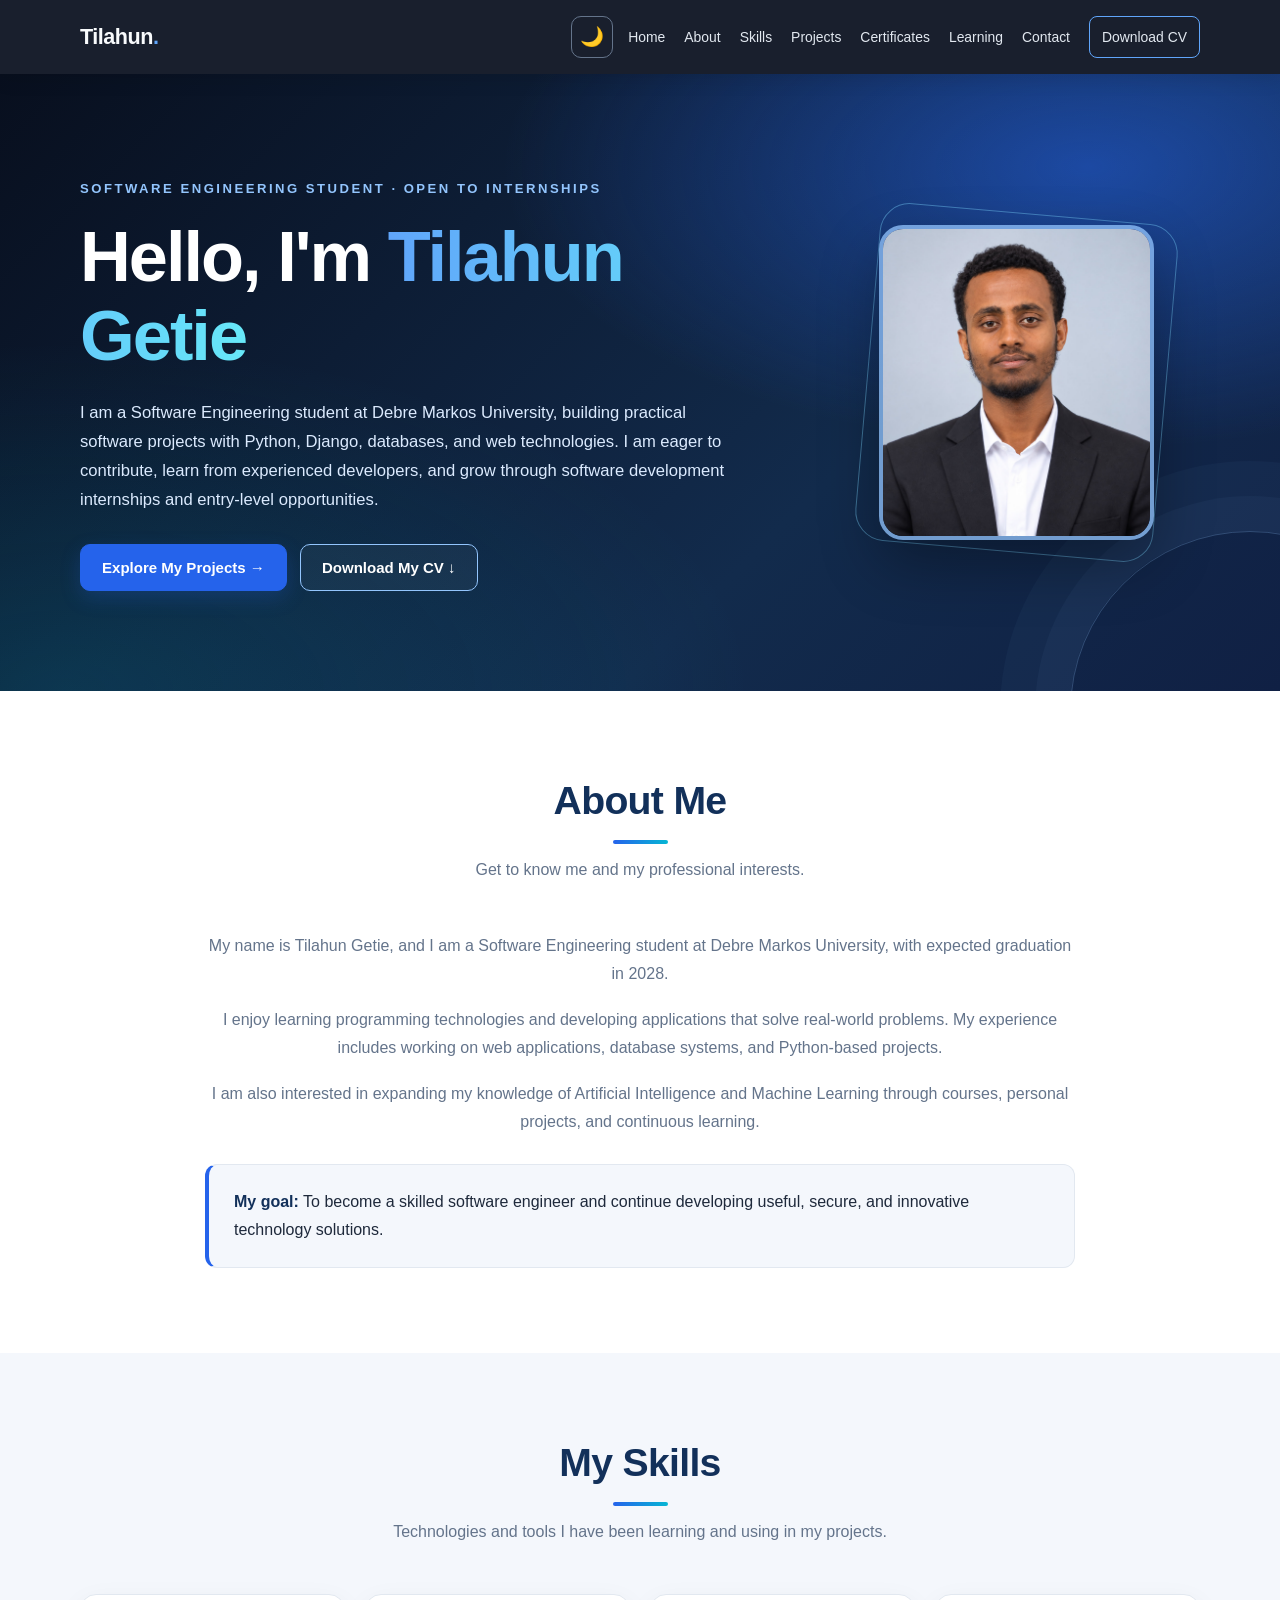
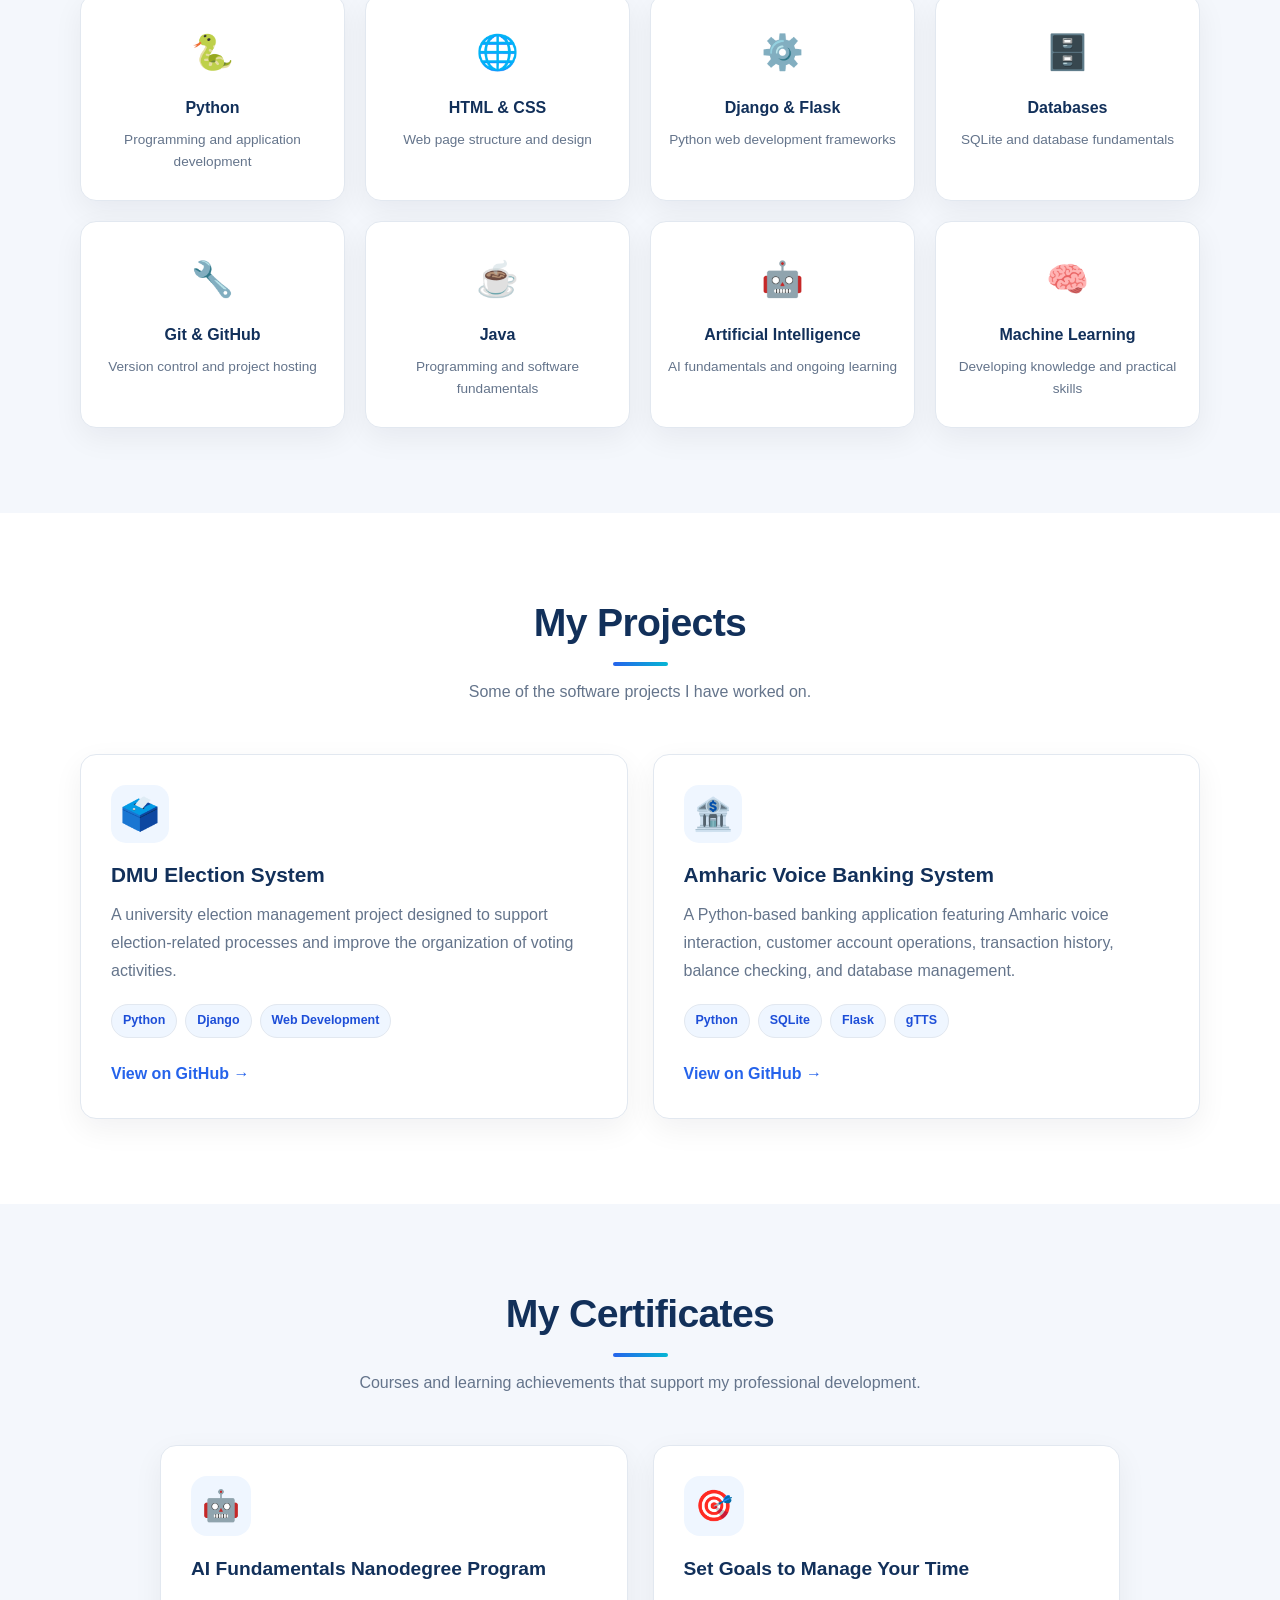
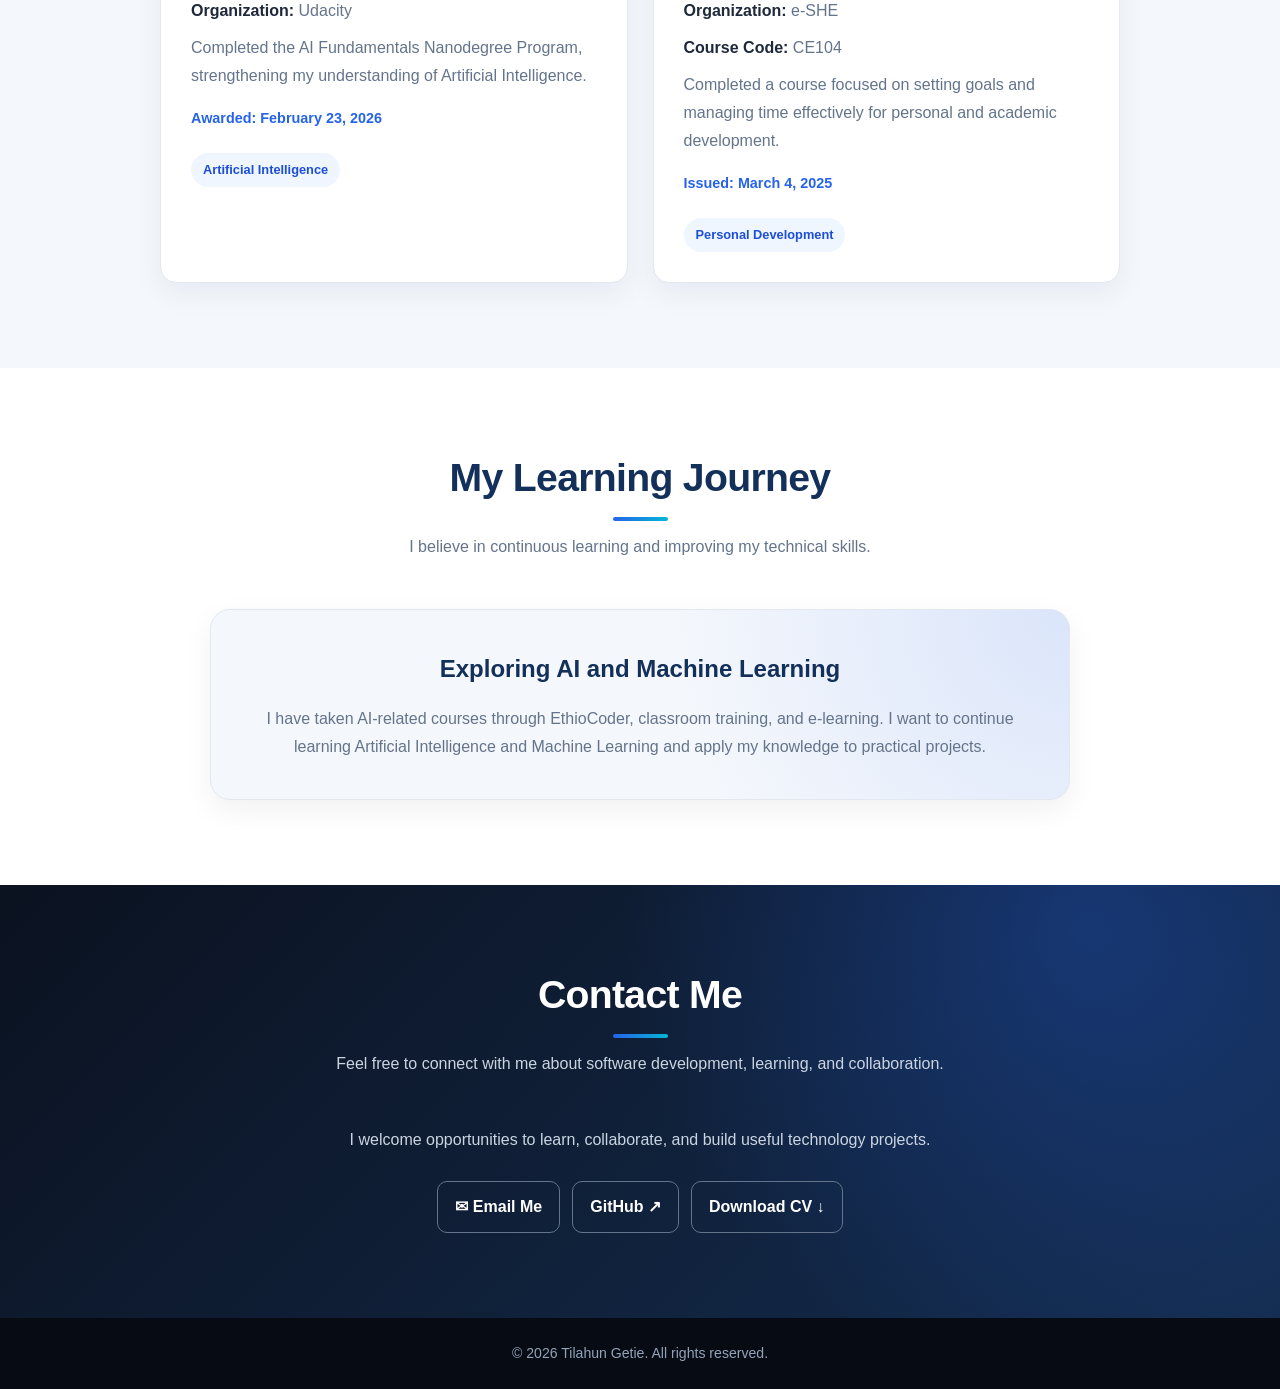
==== commit c3ffffa0: "Update print statement from 'Hello' to 'Goodbye'" ====
--- a/index.html
+++ b/index.html
@@ -1,51 +1,1107 @@
+
 <!DOCTYPE html>
 <html lang="en" data-theme="light">
 <head>
-  <meta charset="UTF-8">
-  <meta name="viewport" content="width=device-width, initial-scale=1.0">
-  <meta name="description" content="Tilahun Getie's Software Engineering portfolio — Home.">
-  <meta name="theme-color" content="#f8fafc">
-  <meta property="og:title" content="Tilahun Getie | Home">
-  <meta property="og:description" content="Software Engineering student showcasing software projects, technical skills, and certificates.">
-  <meta property="og:type" content="website">
-  <title>Tilahun Getie | Home</title>
-  <script>
-    try { const t = localStorage.getItem("tilahun-portfolio-theme"); if (t === "dark" || t === "light") document.documentElement.dataset.theme = t; } catch (_) {}
-  </script>
-  <link rel="stylesheet" href="assets/css/style.css">
+    <meta charset="UTF-8">
+    <meta name="viewport" content="width=device-width, initial-scale=1.0">
+
+    <meta name="description"
+          content="Tilahun Getie's Software Engineering portfolio, projects, skills, and certificates.">
+
+    <meta name="theme-color" content="#f8fafc">
+    <meta property="og:title" content="Tilahun Getie | Software Engineering Portfolio">
+    <meta property="og:description" content="Software Engineering student showcasing software projects, technical skills, and certificates.">
+    <meta property="og:type" content="website">
+
+    <title>Tilahun Getie | Software Engineering Portfolio</title>
+
+    <script>
+        // Apply the saved theme before the page is displayed.
+        try {
+            const savedTheme = localStorage.getItem("tilahun-portfolio-theme");
+            if (savedTheme === "dark" || savedTheme === "light") {
+                document.documentElement.dataset.theme = savedTheme;
+            }
+        } catch (error) {
+            // Continue using the default theme if storage is unavailable.
+        }
+    </script>
+
+    <style>
+        /* ========================================
+           1. THEME VARIABLES
+        ======================================== */
+
+        :root {
+            color-scheme: light;
+
+            --primary: #2563eb;
+            --primary-hover: #1d4ed8;
+            --primary-soft: #eff6ff;
+            --accent: #06b6d4;
+
+            --bg: #ffffff;
+            --surface: #f4f7fc;
+            --surface-raised: #ffffff;
+            --text: #1e293b;
+            --muted: #64748b;
+            --heading: #12305a;
+            --border: #e2e8f0;
+
+            --header-bg: rgba(11, 18, 32, 0.94);
+            --header-text: #f8fafc;
+            --tag-bg: #eff6ff;
+            --tag-text: #1d4ed8;
+
+            --shadow: 0 10px 30px rgba(15, 23, 42, 0.06);
+            --shadow-hover: 0 20px 45px rgba(37, 99, 235, 0.13);
+
+            --radius: 16px;
+            --transition: 220ms ease;
+        }
+
+        html[data-theme="dark"] {
+            color-scheme: dark;
+
+            --primary: #60a5fa;
+            --primary-hover: #93c5fd;
+            --primary-soft: #172b49;
+            --accent: #22d3ee;
+
+            --bg: #0b1220;
+            --surface: #111c2e;
+            --surface-raised: #162238;
+            --text: #e2e8f0;
+            --muted: #a3b2c7;
+            --heading: #bfdbfe;
+            --border: #2b3b52;
+
+            --header-bg: rgba(5, 10, 20, 0.96);
+            --header-text: #f8fafc;
+            --tag-bg: #1b3150;
+            --tag-text: #bfdbfe;
+
+            --shadow: 0 10px 30px rgba(0, 0, 0, 0.18);
+            --shadow-hover: 0 20px 45px rgba(0, 0, 0, 0.3);
+        }
+
+        /* ========================================
+           2. RESET AND GLOBAL STYLES
+        ======================================== */
+
+        *,
+        *::before,
+        *::after {
+            box-sizing: border-box;
+        }
+
+        html {
+            scroll-behavior: smooth;
+            scroll-padding-top: 90px;
+        }
+
+        body {
+            margin: 0;
+            font-family: Inter, "Segoe UI", Arial, sans-serif;
+            background: var(--bg);
+            color: var(--text);
+            line-height: 1.75;
+            transition: background var(--transition),
+                        color var(--transition);
+        }
+
+        /* Use explicit transition properties on interactive elements below. */
+
+        a {
+            color: inherit;
+            text-decoration: none;
+        }
+
+        img {
+            display: block;
+            max-width: 100%;
+        }
+
+        button {
+            font: inherit;
+        }
+
+        button,
+        a {
+            -webkit-tap-highlight-color: transparent;
+        }
+
+        button:focus-visible,
+        a:focus-visible {
+            outline: 3px solid var(--accent);
+            outline-offset: 4px;
+        }
+
+        .container {
+            width: min(1120px, 90%);
+            margin-inline: auto;
+        }
+
+        .skip-link {
+            position: fixed;
+            top: 10px;
+            left: 10px;
+            z-index: 3000;
+            padding: 10px 16px;
+            background: var(--primary);
+            color: white;
+            border-radius: 8px;
+            transform: translateY(-150%);
+        }
+
+        .skip-link:focus {
+            transform: translateY(0);
+        }
+
+        /* ========================================
+           3. NAVIGATION
+        ======================================== */
+
+        header {
+            position: sticky;
+            top: 0;
+            z-index: 1000;
+            background: var(--header-bg);
+            color: var(--header-text);
+            backdrop-filter: blur(14px);
+            -webkit-backdrop-filter: blur(14px);
+            box-shadow: 0 3px 20px rgba(0, 0, 0, 0.12);
+        }
+
+        nav {
+            min-height: 74px;
+            display: flex;
+            align-items: center;
+            justify-content: space-between;
+            gap: 20px;
+        }
+
+        .logo {
+            font-size: 1.35rem;
+            font-weight: 800;
+            letter-spacing: -0.5px;
+            white-space: nowrap;
+        }
+
+        .logo span {
+            color: #60a5fa;
+        }
+
+        .nav-right {
+            display: flex;
+            align-items: center;
+            gap: 15px;
+        }
+
+        .nav-links {
+            display: flex;
+            align-items: center;
+            gap: 19px;
+        }
+
+        .nav-links a {
+            color: #e2e8f0;
+            font-size: 0.87rem;
+            font-weight: 500;
+            transition: color var(--transition);
+        }
+
+        .nav-links a:hover {
+            color: #7dd3fc;
+        }
+
+        .nav-links .nav-cv {
+            padding: 8px 12px;
+            border: 1px solid #60a5fa;
+            border-radius: 8px;
+        }
+
+        .theme-toggle,
+        .menu-toggle {
+            min-width: 42px;
+            min-height: 42px;
+            display: inline-flex;
+            align-items: center;
+            justify-content: center;
+            border: 1px solid #64748b;
+            border-radius: 10px;
+            background: transparent;
+            color: white;
+            cursor: pointer;
+            transition: background var(--transition),
+                        transform var(--transition);
+        }
+
+        .theme-toggle:hover,
+        .menu-toggle:hover {
+            background: rgba(148, 163, 184, 0.18);
+            transform: translateY(-2px);
+        }
+
+        .theme-toggle {
+            font-size: 1.2rem;
+        }
+
+        .menu-toggle {
+            display: none;
+            font-size: 1.25rem;
+        }
+
+        /* ========================================
+           4. BUTTONS
+        ======================================== */
+
+        .btn {
+            display: inline-flex;
+            align-items: center;
+            justify-content: center;
+            gap: 8px;
+            padding: 12px 21px;
+            border: 1px solid transparent;
+            border-radius: 10px;
+            font-size: 0.94rem;
+            font-weight: 700;
+            line-height: 1.4;
+            cursor: pointer;
+            transition: transform var(--transition),
+                        background var(--transition),
+                        box-shadow var(--transition);
+        }
+
+        .btn:hover {
+            transform: translateY(-3px);
+        }
+
+        .btn-primary {
+            color: white;
+            background: #2563eb;
+            border-color: #2563eb;
+            box-shadow: 0 7px 20px rgba(37, 99, 235, 0.22);
+        }
+
+        .btn-primary:hover {
+            background: #1d4ed8;
+            box-shadow: 0 12px 25px rgba(37, 99, 235, 0.28);
+        }
+
+        .btn-outline {
+            color: white;
+            border-color: #93c5fd;
+            background: rgba(255, 255, 255, 0.04);
+        }
+
+        .btn-outline:hover {
+            background: rgba(255, 255, 255, 0.13);
+        }
+
+        /* ========================================
+           5. HERO SECTION
+        ======================================== */
+
+        .hero {
+            position: relative;
+            overflow: hidden;
+            isolation: isolate;
+            color: white;
+            padding: 100px 0;
+            background:
+                radial-gradient(
+                    ellipse at 85% 15%,
+                    rgba(37, 99, 235, 0.55),
+                    transparent 38%
+                ),
+                radial-gradient(
+                    ellipse at 5% 100%,
+                    rgba(6, 182, 212, 0.16),
+                    transparent 40%
+                ),
+                linear-gradient(135deg, #080f1e, #122b4c 65%, #102044);
+        }
+
+        .hero::before {
+            content: "";
+            position: absolute;
+            z-index: -1;
+            width: 360px;
+            height: 360px;
+            right: -150px;
+            bottom: -200px;
+            border: 1px solid rgba(147, 197, 253, 0.25);
+            border-radius: 50%;
+            box-shadow:
+                0 0 0 35px rgba(147, 197, 253, 0.04),
+                0 0 0 70px rgba(147, 197, 253, 0.035);
+            animation: float 8s ease-in-out infinite;
+        }
+
+        .hero-content {
+            display: grid;
+            grid-template-columns: 1.5fr 0.8fr;
+            align-items: center;
+            gap: 65px;
+        }
+
+        .hero-label {
+            display: inline-block;
+            margin-bottom: 17px;
+            color: #93c5fd;
+            font-size: 0.82rem;
+            font-weight: 800;
+            letter-spacing: 2.5px;
+            text-transform: uppercase;
+        }
+
+        .hero h1 {
+            margin: 0 0 22px;
+            font-size: clamp(2.6rem, 5.5vw, 4.5rem);
+            font-weight: 800;
+            letter-spacing: -2px;
+            line-height: 1.12;
+        }
+
+        .hero h1 span {
+            color: #60a5fa;
+            background: linear-gradient(90deg, #60a5fa, #67e8f9);
+            background-clip: text;
+            -webkit-background-clip: text;
+            -webkit-text-fill-color: transparent;
+        }
+
+        .hero p {
+            max-width: 650px;
+            margin: 0 0 30px;
+            color: #dbeafe;
+            font-size: 1.04rem;
+        }
+
+        .hero-buttons {
+            display: flex;
+            flex-wrap: wrap;
+            gap: 13px;
+        }
+
+        .profile-wrapper {
+            position: relative;
+            width: fit-content;
+            margin-inline: auto;
+        }
+
+        .profile-wrapper::before {
+            content: "";
+            position: absolute;
+            inset: -12px;
+            border: 1px solid rgba(125, 211, 252, 0.42);
+            border-radius: 30px;
+            transform: rotate(5deg);
+        }
+
+        .profile-photo {
+            position: relative;
+            width: 275px;
+            height: 315px;
+            object-fit: cover;
+            object-position: center;
+            border: 4px solid rgba(147, 197, 253, 0.75);
+            border-radius: 24px;
+            box-shadow: 0 24px 60px rgba(0, 0, 0, 0.32);
+            animation: float 6s ease-in-out infinite;
+        }
+
+        /* ========================================
+           6. SHARED SECTION STYLES
+        ======================================== */
+
+        section {
+            padding: 85px 0;
+            scroll-margin-top: 75px;
+        }
+
+        .section-heading {
+            max-width: 720px;
+            margin: 0 auto 48px;
+            text-align: center;
+        }
+
+        .section-heading h2 {
+            margin: 0 0 12px;
+            color: var(--heading);
+            font-size: clamp(1.8rem, 4vw, 2.45rem);
+            font-weight: 800;
+            letter-spacing: -0.7px;
+            line-height: 1.25;
+        }
+
+        .section-heading h2::after {
+            content: "";
+            display: block;
+            width: 55px;
+            height: 4px;
+            margin: 15px auto 0;
+            border-radius: 99px;
+            background: linear-gradient(90deg, var(--primary), var(--accent));
+        }
+
+        .section-heading p {
+            margin: 0;
+            color: var(--muted);
+        }
+
+        /* ========================================
+           7. ABOUT SECTION
+        ======================================== */
+
+        .about-content {
+            max-width: 870px;
+            margin-inline: auto;
+            text-align: center;
+        }
+
+        .about-content p {
+            margin: 0 0 18px;
+            color: var(--muted);
+        }
+
+        .about-highlight {
+            margin-top: 28px;
+            padding: 23px 25px;
+            border: 1px solid var(--border);
+            border-left: 4px solid var(--primary);
+            border-radius: 12px;
+            background: var(--surface);
+            text-align: left;
+        }
+
+        .about-highlight strong {
+            color: var(--heading);
+        }
+
+        /* ========================================
+           8. SKILLS SECTION
+        ======================================== */
+
+        .skills-section {
+            background: var(--surface);
+        }
+
+        .skills-grid {
+            display: grid;
+            grid-template-columns: repeat(4, minmax(0, 1fr));
+            gap: 20px;
+        }
+
+        .skill-card {
+            padding: 27px 17px;
+            border: 1px solid var(--border);
+            border-radius: var(--radius);
+            background: var(--surface-raised);
+            text-align: center;
+            box-shadow: var(--shadow);
+            transition: transform var(--transition),
+                        border-color var(--transition),
+                        box-shadow var(--transition);
+        }
+
+        .skill-card:hover {
+            transform: translateY(-7px);
+            border-color: var(--primary);
+            box-shadow: var(--shadow-hover);
+        }
+
+        .skill-icon {
+            margin-bottom: 12px;
+            font-size: 2.15rem;
+        }
+
+        .skill-card h3 {
+            margin: 0 0 7px;
+            color: var(--heading);
+            font-size: 1rem;
+        }
+
+        .skill-card p {
+            margin: 0;
+            color: var(--muted);
+            font-size: 0.85rem;
+            line-height: 1.6;
+        }
+
+        /* ========================================
+           9. PROJECTS SECTION
+        ======================================== */
+
+        .projects-grid {
+            display: grid;
+            grid-template-columns: repeat(2, minmax(0, 1fr));
+            gap: 25px;
+        }
+
+        .project-card {
+            display: flex;
+            flex-direction: column;
+            align-items: flex-start;
+            padding: 30px;
+            border: 1px solid var(--border);
+            border-radius: var(--radius);
+            background: var(--surface-raised);
+            box-shadow: var(--shadow);
+            transition: transform var(--transition),
+                        border-color var(--transition),
+                        box-shadow var(--transition);
+        }
+
+        .project-card:hover {
+            transform: translateY(-7px);
+            border-color: var(--primary);
+            box-shadow: var(--shadow-hover);
+        }
+
+        .project-icon {
+            display: grid;
+            width: 58px;
+            height: 58px;
+            place-items: center;
+            margin-bottom: 17px;
+            border-radius: 15px;
+            background: var(--primary-soft);
+            font-size: 2rem;
+        }
+
+        .project-card h3 {
+            margin: 0 0 12px;
+            color: var(--heading);
+            font-size: 1.3rem;
+            line-height: 1.4;
+        }
+
+        .project-card p {
+            margin: 0 0 19px;
+            color: var(--muted);
+        }
+
+        .tags {
+            display: flex;
+            flex-wrap: wrap;
+            gap: 8px;
+            margin: 0 0 22px;
+        }
+
+        .tag {
+            padding: 5px 11px;
+            border: 1px solid var(--border);
+            border-radius: 99px;
+            background: var(--tag-bg);
+            color: var(--tag-text);
+            font-size: 0.78rem;
+            font-weight: 600;
+        }
+
+        .project-link {
+            margin-top: auto;
+            color: var(--primary);
+            font-weight: 800;
+        }
+
+        .project-link:hover {
+            color: var(--primary-hover);
+            text-decoration: underline;
+            text-underline-offset: 4px;
+        }
+
+        /* ========================================
+           10. CERTIFICATES SECTION
+        ======================================== */
+
+        .certificates-section {
+            background: var(--surface);
+        }
+
+        .certificate-grid {
+            display: grid;
+            grid-template-columns: repeat(2, minmax(0, 1fr));
+            gap: 25px;
+            max-width: 960px;
+            margin-inline: auto;
+        }
+
+        .certificate-card {
+            display: flex;
+            flex-direction: column;
+            align-items: flex-start;
+            padding: 30px;
+            border: 1px solid var(--border);
+            border-radius: var(--radius);
+            background: var(--surface-raised);
+            box-shadow: var(--shadow);
+            transition: transform var(--transition),
+                        border-color var(--transition),
+                        box-shadow var(--transition);
+        }
+
+        .certificate-card:hover {
+            transform: translateY(-6px);
+            border-color: var(--primary);
+            box-shadow: var(--shadow-hover);
+        }
+
+        .certificate-icon {
+            display: grid;
+            width: 60px;
+            height: 60px;
+            place-items: center;
+            margin-bottom: 19px;
+            border-radius: 16px;
+            background: var(--primary-soft);
+            font-size: 1.9rem;
+        }
+
+        .certificate-card h3 {
+            margin: 0 0 14px;
+            color: var(--heading);
+            font-size: 1.2rem;
+            line-height: 1.5;
+        }
+
+        .certificate-card p {
+            margin: 0 0 9px;
+            color: var(--muted);
+        }
+
+        .certificate-card p strong {
+            color: var(--text);
+        }
+
+        .certificate-date {
+            margin-top: 7px !important;
+            color: var(--primary) !important;
+            font-size: 0.9rem;
+            font-weight: 800;
+        }
+
+        .certificate-type {
+            display: inline-block;
+            margin-top: 12px;
+            padding: 6px 12px;
+            border-radius: 99px;
+            background: var(--tag-bg);
+            color: var(--tag-text);
+            font-size: 0.8rem;
+            font-weight: 700;
+        }
+
+        /* ========================================
+           11. LEARNING JOURNEY
+        ======================================== */
+
+        .learning-card {
+            max-width: 860px;
+            margin-inline: auto;
+            padding: 38px;
+            border: 1px solid var(--border);
+            border-radius: 20px;
+            background:
+                radial-gradient(
+                    circle at top right,
+                    rgba(37, 99, 235, 0.12),
+                    transparent 45%
+                ),
+                var(--surface);
+            text-align: center;
+            box-shadow: var(--shadow);
+        }
+
+        .learning-card h3 {
+            margin: 0 0 15px;
+            color: var(--heading);
+            font-size: 1.5rem;
+        }
+
+        .learning-card p {
+            margin: 0;
+            color: var(--muted);
+        }
+
+        /* ========================================
+           12. CONTACT SECTION
+        ======================================== */
+
+        .contact-section {
+            color: white;
+            background:
+                radial-gradient(
+                    circle at 85% 10%,
+                    rgba(37, 99, 235, 0.3),
+                    transparent 40%
+                ),
+                linear-gradient(135deg, #0b1220, #142d50);
+        }
+
+        .contact-section .section-heading h2 {
+            color: white;
+        }
+
+        .contact-section .section-heading p {
+            color: #cbd5e1;
+        }
+
+        .contact-content {
+            max-width: 700px;
+            margin-inline: auto;
+            text-align: center;
+        }
+
+        .contact-content > p {
+            margin: 0 0 27px;
+            color: #cbd5e1;
+        }
+
+        .contact-links {
+            display: flex;
+            align-items: center;
+            justify-content: center;
+            flex-wrap: wrap;
+            gap: 12px;
+        }
+
+        .contact-links a {
+            display: inline-flex;
+            align-items: center;
+            justify-content: center;
+            padding: 11px 17px;
+            border: 1px solid #64748b;
+            border-radius: 10px;
+            color: white;
+            font-weight: 600;
+            transition: background var(--transition),
+                        border-color var(--transition),
+                        transform var(--transition);
+        }
+
+        .contact-links a:hover {
+            transform: translateY(-3px);
+            border-color: #93c5fd;
+            background: rgba(96, 165, 250, 0.16);
+        }
+
+        /* ========================================
+           13. FOOTER
+        ======================================== */
+
+        footer {
+            padding: 23px 0;
+            background: #060b14;
+            color: #94a3b8;
+            text-align: center;
+            font-size: 0.88rem;
+        }
+
+        footer p {
+            margin: 0;
+        }
+
+        /* ========================================
+           14. SCROLL ANIMATIONS
+        ======================================== */
+
+        .js-motion .reveal {
+            opacity: 0;
+            transform: translateY(24px);
+            transition:
+                opacity 650ms ease,
+                transform 650ms ease;
+        }
+
+        .js-motion .reveal.visible {
+            opacity: 1;
+            transform: translateY(0);
+        }
+
+        .hero-content > div:first-child {
+            animation: enter-left 750ms ease both;
+        }
+
+        .profile-wrapper {
+            animation: enter-right 850ms ease both;
+        }
+
+        @keyframes enter-left {
+            from {
+                opacity: 0;
+                transform: translateX(-25px);
+            }
+            to {
+                opacity: 1;
+                transform: translateX(0);
+            }
+        }
+
+        @keyframes enter-right {
+            from {
+                opacity: 0;
+                transform: translateX(25px);
+            }
+            to {
+                opacity: 1;
+                transform: translateX(0);
+            }
+        }
+
+        @keyframes float {
+            0%, 100% {
+                transform: translateY(0);
+            }
+            50% {
+                transform: translateY(-8px);
+            }
+        }
+
+        /* ========================================
+           15. RESPONSIVE DESIGN
+        ======================================== */
+
+        @media (max-width: 1000px) {
+            .nav-links {
+                gap: 12px;
+            }
+
+            .nav-links a {
+                font-size: 0.82rem;
+            }
+
+            .hero-content {
+                gap: 35px;
+            }
+
+            .skills-grid {
+                grid-template-columns: repeat(3, minmax(0, 1fr));
+            }
+        }
+
+        @media (max-width: 800px) {
+            nav {
+                min-height: 70px;
+            }
+
+            .menu-toggle {
+                display: inline-flex;
+            }
+
+            .nav-right {
+                gap: 9px;
+            }
+
+            .nav-links {
+                position: absolute;
+                top: calc(100% + 1px);
+                left: 0;
+                right: 0;
+                display: none;
+                flex-direction: column;
+                align-items: stretch;
+                gap: 0;
+                max-height: calc(100vh - 75px);
+                overflow-y: auto;
+                padding: 12px 5%;
+                background: var(--header-bg);
+                box-shadow: 0 15px 25px rgba(0, 0, 0, 0.18);
+            }
+
+            .nav-links.open {
+                display: flex;
+            }
+
+            .nav-links a {
+                padding: 12px 8px;
+                font-size: 0.95rem;
+            }
+
+            .nav-links .nav-cv {
+                margin: 8px 0;
+                text-align: center;
+            }
+
+            .hero {
+                padding: 75px 0;
+            }
+
+            .hero-content {
+                grid-template-columns: 1fr;
+                gap: 45px;
+                text-align: center;
+            }
+
+            .hero-content > div:first-child {
+                order: 2;
+            }
+
+            .profile-wrapper {
+                order: 1;
+            }
+
+            .hero p {
+                margin-inline: auto;
+            }
+
+            .hero-buttons {
+                justify-content: center;
+            }
+
+            .profile-photo {
+                width: 230px;
+                height: 260px;
+            }
+
+            section {
+                padding: 65px 0;
+            }
+
+            .skills-grid {
+                grid-template-columns: repeat(2, minmax(0, 1fr));
+            }
+        }
+
+        @media (max-width: 600px) {
+            .projects-grid,
+            .certificate-grid {
+                grid-template-columns: 1fr;
+            }
+
+            .section-heading {
+                margin-bottom: 32px;
+            }
+
+            .project-card,
+            .certificate-card {
+                padding: 24px;
+            }
+
+            .learning-card {
+                padding: 27px 21px;
+            }
+
+            .hero h1 {
+                font-size: clamp(2.35rem, 10vw, 3.3rem);
+                letter-spacing: -1px;
+            }
+
+            .hero p {
+                font-size: 0.98rem;
+            }
+        }
+
+        @media (max-width: 380px) {
+            .container {
+                width: 92%;
+            }
+
+            .logo {
+                font-size: 1.15rem;
+            }
+
+            .skills-grid {
+                gap: 10px;
+            }
+
+            .skill-card {
+                padding: 20px 9px;
+            }
+
+            .btn {
+                width: 100%;
+            }
+
+            .hero-buttons {
+                flex-direction: column;
+            }
+        }
+
+        /* Respect the visitor's motion preference. */
+        @media (prefers-reduced-motion: reduce) {
+            *,
+            *::before,
+            *::after {
+                scroll-behavior: auto !important;
+                animation-duration: 0.01ms !important;
+                animation-iteration-count: 1 !important;
+                transition-duration: 0.01ms !important;
+            }
+
+            .js-motion .reveal {
+                opacity: 1;
+                transform: none;
+            }
+        }
+    </style>
 </head>
+
 <body>
-  <a class="skip-link" href="#main-content">Skip to content</a>
-  <header>
-    <nav class="container" aria-label="Main navigation">
-      <a class="logo" href="index.html" aria-label="Tilahun home">Tilahun<span>.</span></a>
-      <div class="nav-right">
-        <button class="theme-toggle" id="themeToggle" type="button" aria-label="Switch to dark mode" title="Switch theme"><span id="themeIcon" aria-hidden="true">🌙</span></button>
-        <button class="menu-toggle" id="menuToggle" type="button" aria-label="Open navigation menu" aria-expanded="false" aria-controls="navLinks">☰</button>
-        <div class="nav-links" id="navLinks">
-                    <a href="index.html" class="active" aria-current="page">Home</a>
-                    <a href="about.html">About</a>
-                    <a href="skills.html">Skills</a>
-                    <a href="projects.html">Projects</a>
-                    <a href="certificates.html">Certificates</a>
-                    <a href="learning.html">Learning</a>
-                    <a href="contact.html">Contact</a>
-          <a class="nav-cv" href="Tilahun_Getie_CV_.pdf" download>Download CV</a>
-        </div>
-      </div>
-    </nav>
-  </header>
-  <main id="main-content">
-    <section class="hero" id="home">
-<div class="container hero-content">
-<div>
-<div class="hero-label">
+
+    <a class="skip-link" href="#main-content">Skip to content</a>
+
+    <!-- Navigation -->
+    <header>
+        <nav class="container" aria-label="Main navigation">
+            <a class="logo" href="#home" aria-label="Tilahun home">
+                Tilahun<span>.</span>
+            </a>
+
+            <div class="nav-right">
+                <button
+                    class="theme-toggle"
+                    id="themeToggle"
+                    type="button"
+                    aria-label="Switch to dark mode"
+                    title="Switch theme">
+                    <span id="themeIcon" aria-hidden="true">🌙</span>
+                </button>
+
+                <button
+                    class="menu-toggle"
+                    id="menuToggle"
+                    type="button"
+                    aria-label="Open navigation menu"
+                    aria-expanded="false"
+                    aria-controls="navLinks">
+                    ☰
+                </button>
+
+                <div class="nav-links" id="navLinks">
+                    <a href="#home">Home</a>
+                    <a href="#about">About</a>
+                    <a href="#skills">Skills</a>
+                    <a href="#projects">Projects</a>
+                    <a href="#certificates">Certificates</a>
+                    <a href="#learning">Learning</a>
+                    <a href="#contact">Contact</a>
+
+                    <a class="nav-cv" href="Tilahun_Getie_CV_.pdf" download>
+                        Download CV
+                    </a>
+                </div>
+            </div>
+        </nav>
+    </header>
+
+    <main id="main-content">
+
+        <!-- Hero -->
+        <section class="hero" id="home">
+            <div class="container hero-content">
+
+                <div>
+                    <div class="hero-label">
                         Software Engineering Student · Open to Internships
                     </div>
-<h1>
+
+                    <h1>
                         Hello, I'm <span>Tilahun Getie</span>
-</h1>
-<p>
+                    </h1>
+
+                    <p>
                         I am a Software Engineering student at Debre Markos
                         University, building practical software projects with
                         Python, Django, databases, and web technologies.
@@ -53,22 +1109,496 @@
                         developers, and grow through software development
                         internships and entry-level opportunities.
                     </p>
-<div class="hero-buttons">
-<a class="btn btn-primary" href="projects.html">
+
+                    <div class="hero-buttons">
+                        <a class="btn btn-primary" href="#projects">
                             Explore My Projects →
                         </a>
-<a class="btn btn-outline" download="" href="Tilahun_Getie_CV_.pdf">
+
+                        <a class="btn btn-outline"
+                           href="Tilahun_Getie_CV_.pdf"
+                           download>
                             Download My CV ↓
                         </a>
-</div>
-</div>
-<div class="profile-wrapper">
-<img alt="Portrait of Tilahun Getie" class="profile-photo" height="315" src="portrait.jpg" width="275"/>
-</div>
-</div>
-</section>
-  </main>
-  <footer><div class="container"><p>&copy; <span id="currentYear"></span> Tilahun Getie. All rights reserved.</p></div></footer>
-  <script src="assets/js/main.js" defer></script>
+                    </div>
+                </div>
+
+                <div class="profile-wrapper">
+                    <img
+                        src="portrait.jpg"
+                        alt="Portrait of Tilahun Getie"
+                        class="profile-photo"
+                        width="275"
+                        height="315">
+                </div>
+
+            </div>
+        </section>
+
+        <!-- About -->
+        <section id="about">
+            <div class="container">
+                <div class="section-heading reveal">
+                    <h2>About Me</h2>
+                    <p>
+                        Get to know me and my professional interests.
+                    </p>
+                </div>
+
+                <div class="about-content reveal">
+                    <p>
+                        My name is Tilahun Getie, and I am a Software
+                        Engineering student at Debre Markos University,
+                        with expected graduation in 2028.
+                    </p>
+
+                    <p>
+                        I enjoy learning programming technologies and
+                        developing applications that solve real-world
+                        problems. My experience includes working on
+                        web applications, database systems, and
+                        Python-based projects.
+                    </p>
+
+                    <p>
+                        I am also interested in expanding my knowledge
+                        of Artificial Intelligence and Machine Learning
+                        through courses, personal projects, and continuous
+                        learning.
+                    </p>
+
+                    <div class="about-highlight">
+                        <strong>My goal:</strong>
+                        To become a skilled software engineer and continue
+                        developing useful, secure, and innovative
+                        technology solutions.
+                    </div>
+                </div>
+            </div>
+        </section>
+
+        <!-- Skills -->
+        <section class="skills-section" id="skills">
+            <div class="container">
+                <div class="section-heading reveal">
+                    <h2>My Skills</h2>
+                    <p>
+                        Technologies and tools I have been learning
+                        and using in my projects.
+                    </p>
+                </div>
+
+                <div class="skills-grid">
+
+                    <article class="skill-card reveal">
+                        <div class="skill-icon" aria-hidden="true">🐍</div>
+                        <h3>Python</h3>
+                        <p>Programming and application development</p>
+                    </article>
+
+                    <article class="skill-card reveal">
+                        <div class="skill-icon" aria-hidden="true">🌐</div>
+                        <h3>HTML &amp; CSS</h3>
+                        <p>Web page structure and design</p>
+                    </article>
+
+                    <article class="skill-card reveal">
+                        <div class="skill-icon" aria-hidden="true">⚙️</div>
+                        <h3>Django &amp; Flask</h3>
+                        <p>Python web development frameworks</p>
+                    </article>
+
+                    <article class="skill-card reveal">
+                        <div class="skill-icon" aria-hidden="true">🗄️</div>
+                        <h3>Databases</h3>
+                        <p>SQLite and database fundamentals</p>
+                    </article>
+
+                    <article class="skill-card reveal">
+                        <div class="skill-icon" aria-hidden="true">🔧</div>
+                        <h3>Git &amp; GitHub</h3>
+                        <p>Version control and project hosting</p>
+                    </article>
+
+                    <article class="skill-card reveal">
+                        <div class="skill-icon" aria-hidden="true">☕</div>
+                        <h3>Java</h3>
+                        <p>Programming and software fundamentals</p>
+                    </article>
+
+                    <article class="skill-card reveal">
+                        <div class="skill-icon" aria-hidden="true">🤖</div>
+                        <h3>Artificial Intelligence</h3>
+                        <p>AI fundamentals and ongoing learning</p>
+                    </article>
+
+                    <article class="skill-card reveal">
+                        <div class="skill-icon" aria-hidden="true">🧠</div>
+                        <h3>Machine Learning</h3>
+                        <p>Developing knowledge and practical skills</p>
+                    </article>
+
+                </div>
+            </div>
+        </section>
+
+        <!-- Projects -->
+        <section id="projects">
+            <div class="container">
+                <div class="section-heading reveal">
+                    <h2>My Projects</h2>
+                    <p>
+                        Some of the software projects I have worked on.
+                    </p>
+                </div>
+
+                <div class="projects-grid">
+
+                    <article class="project-card reveal">
+                        <div class="project-icon" aria-hidden="true">🗳️</div>
+
+                        <h3>DMU Election System</h3>
+
+                        <p>
+                            A university election management project
+                            designed to support election-related
+                            processes and improve the organization
+                            of voting activities.
+                        </p>
+
+                        <div class="tags">
+                            <span class="tag">Python</span>
+                            <span class="tag">Django</span>
+                            <span class="tag">Web Development</span>
+                        </div>
+
+                        <a
+                            class="project-link"
+                            href="https://github.com/tilahungetie14-bot/DMU-Election-System"
+                            target="_blank"
+                            rel="noopener noreferrer">
+                            View on GitHub →
+                        </a>
+                    </article>
+
+                    <article class="project-card reveal">
+                        <div class="project-icon" aria-hidden="true">🏦</div>
+
+                        <h3>Amharic Voice Banking System</h3>
+
+                        <p>
+                            A Python-based banking application featuring Amharic voice
+                            interaction, customer account operations, transaction
+                            history, balance checking, and database management.
+                        </p>
+
+                        <div class="tags">
+                            <span class="tag">Python</span>
+                            <span class="tag">SQLite</span>
+                            <span class="tag">Flask</span>
+                            <span class="tag">gTTS</span>
+                        </div>
+
+                        <a
+                            class="project-link"
+                            href="https://github.com/tilahungetie14-bot/AmharicBankingSystem"
+                            target="_blank"
+                            rel="noopener noreferrer">
+                            View on GitHub →
+                        </a>
+                    </article>
+
+                </div>
+            </div>
+        </section>
+
+        <!-- Certificates -->
+        <section class="certificates-section" id="certificates">
+            <div class="container">
+
+                <div class="section-heading reveal">
+                    <h2>My Certificates</h2>
+                    <p>
+                        Courses and learning achievements that support
+                        my professional development.
+                    </p>
+                </div>
+
+                <div class="certificate-grid">
+
+                    <article class="certificate-card reveal">
+                        <div class="certificate-icon" aria-hidden="true">
+                            🤖
+                        </div>
+
+                        <h3>AI Fundamentals Nanodegree Program</h3>
+
+                        <p>
+                            <strong>Organization:</strong> Udacity
+                        </p>
+
+                        <p>
+                            Completed the AI Fundamentals Nanodegree
+                            Program, strengthening my understanding
+                            of Artificial Intelligence.
+                        </p>
+
+                        <p class="certificate-date">
+                            Awarded: February 23, 2026
+                        </p>
+
+                        <span class="certificate-type">
+                            Artificial Intelligence
+                        </span>
+                    </article>
+
+                    <article class="certificate-card reveal">
+                        <div class="certificate-icon" aria-hidden="true">
+                            🎯
+                        </div>
+
+                        <h3>Set Goals to Manage Your Time</h3>
+
+                        <p>
+                            <strong>Organization:</strong> e-SHE
+                        </p>
+
+                        <p>
+                            <strong>Course Code:</strong> CE104
+                        </p>
+
+                        <p>
+                            Completed a course focused on setting
+                            goals and managing time effectively for
+                            personal and academic development.
+                        </p>
+
+                        <p class="certificate-date">
+                            Issued: March 4, 2025
+                        </p>
+
+                        <span class="certificate-type">
+                            Personal Development
+                        </span>
+                    </article>
+
+                </div>
+            </div>
+        </section>
+
+        <!-- Learning Journey -->
+        <section id="learning">
+            <div class="container">
+
+                <div class="section-heading reveal">
+                    <h2>My Learning Journey</h2>
+                    <p>
+                        I believe in continuous learning and
+                        improving my technical skills.
+                    </p>
+                </div>
+
+                <div class="learning-card reveal">
+                    <h3>Exploring AI and Machine Learning</h3>
+
+                    <p>
+                        I have taken AI-related courses through
+                        EthioCoder, classroom training, and
+                        e-learning. I want to continue learning
+                        Artificial Intelligence and Machine Learning
+                        and apply my knowledge to practical projects.
+                    </p>
+                </div>
+
+            </div>
+        </section>
+
+        <!-- Contact -->
+        <section class="contact-section" id="contact">
+            <div class="container">
+
+                <div class="section-heading reveal">
+                    <h2>Contact Me</h2>
+                    <p>
+                        Feel free to connect with me about software
+                        development, learning, and collaboration.
+                    </p>
+                </div>
+
+                <div class="contact-content reveal">
+                    <p>
+                        I welcome opportunities to learn, collaborate,
+                        and build useful technology projects.
+                    </p>
+
+                    <div class="contact-links">
+
+                        <a href="mailto:tilahungetie14@gmail.com">
+                            ✉ Email Me
+                        </a>
+
+                        <a
+                            href="https://github.com/tilahungetie14-bot"
+                            target="_blank"
+                            rel="noopener noreferrer">
+                            GitHub ↗
+                        </a>
+
+                        <!-- Add your actual LinkedIn profile URL here when available. -->
+
+                        <a href="Tilahun_Getie_CV_.pdf" download>
+                            Download CV ↓
+                        </a>
+
+                    </div>
+                </div>
+
+            </div>
+        </section>
+
+    </main>
+
+    <!-- Footer -->
+    <footer>
+        <div class="container">
+            <p>
+                &copy; <span id="currentYear"></span>
+                Tilahun Getie. All rights reserved.
+            </p>
+        </div>
+    </footer>
+
+    <script>
+        // ========================================
+        // 1. DARK MODE / LIGHT MODE
+        // ========================================
+
+        const themeToggle = document.getElementById("themeToggle");
+        const themeIcon = document.getElementById("themeIcon");
+        const themeMeta = document.querySelector('meta[name="theme-color"]');
+
+        function applyTheme(theme) {
+            document.documentElement.dataset.theme = theme;
+
+            const isDark = theme === "dark";
+
+            themeIcon.textContent = isDark ? "☀️" : "🌙";
+
+            themeToggle.setAttribute(
+                "aria-label",
+                isDark ? "Switch to light mode" : "Switch to dark mode"
+            );
+
+            themeToggle.title = isDark
+                ? "Switch to light mode"
+                : "Switch to dark mode";
+
+            themeMeta.setAttribute(
+                "content",
+                isDark ? "#0b1220" : "#f8fafc"
+            );
+
+            try {
+                localStorage.setItem("tilahun-portfolio-theme", theme);
+            } catch (error) {
+                // Theme still works for this page if storage is unavailable.
+            }
+        }
+
+        // Set the icon to match the theme applied in the head.
+        applyTheme(document.documentElement.dataset.theme || "light");
+
+        themeToggle.addEventListener("click", function () {
+            const currentTheme = document.documentElement.dataset.theme;
+            applyTheme(currentTheme === "dark" ? "light" : "dark");
+        });
+
+        // ========================================
+        // 2. MOBILE NAVIGATION
+        // ========================================
+
+        const menuToggle = document.getElementById("menuToggle");
+        const navLinks = document.getElementById("navLinks");
+
+        function closeMenu() {
+            navLinks.classList.remove("open");
+            menuToggle.setAttribute("aria-expanded", "false");
+            menuToggle.setAttribute(
+                "aria-label",
+                "Open navigation menu"
+            );
+            menuToggle.textContent = "☰";
+        }
+
+        menuToggle.addEventListener("click", function () {
+            const isOpen = navLinks.classList.toggle("open");
+
+            menuToggle.setAttribute("aria-expanded", String(isOpen));
+            menuToggle.setAttribute(
+                "aria-label",
+                isOpen ? "Close navigation menu" : "Open navigation menu"
+            );
+            menuToggle.textContent = isOpen ? "✕" : "☰";
+        });
+
+        navLinks.querySelectorAll("a").forEach(function (link) {
+            link.addEventListener("click", closeMenu);
+        });
+
+        // Close the mobile menu with the Escape key.
+        document.addEventListener("keydown", function (event) {
+            if (event.key === "Escape") {
+                closeMenu();
+            }
+        });
+
+        // ========================================
+        // 3. AUTOMATIC FOOTER YEAR
+        // ========================================
+
+        document.getElementById("currentYear").textContent =
+            new Date().getFullYear();
+
+        // ========================================
+        // 4. SCROLL REVEAL ANIMATIONS
+        // ========================================
+
+        const reduceMotion = window.matchMedia(
+            "(prefers-reduced-motion: reduce)"
+        ).matches;
+
+        const revealElements = document.querySelectorAll(".reveal");
+
+        if ("IntersectionObserver" in window && !reduceMotion) {
+            document.documentElement.classList.add("js-motion");
+
+            const revealObserver = new IntersectionObserver(
+                function (entries, observer) {
+                    entries.forEach(function (entry) {
+                        if (entry.isIntersecting) {
+                            entry.target.classList.add("visible");
+                            observer.unobserve(entry.target);
+                        }
+                    });
+                },
+                {
+                    
+                    threshold: 0.12,
+                    rootMargin: "0px 0px -35px 0px"
+                }
+            );
+
+            revealElements.forEach(function (element) {
+                revealObserver.observe(element);
+            });
+        } else {
+            // Keep all content visible if animations are unsupported
+            // or the visitor prefers reduced motion.
+            revealElements.forEach(function (element) {
+                element.classList.add("visible");
+            });
+        }
+    </script>
+
 </body>
 </html>
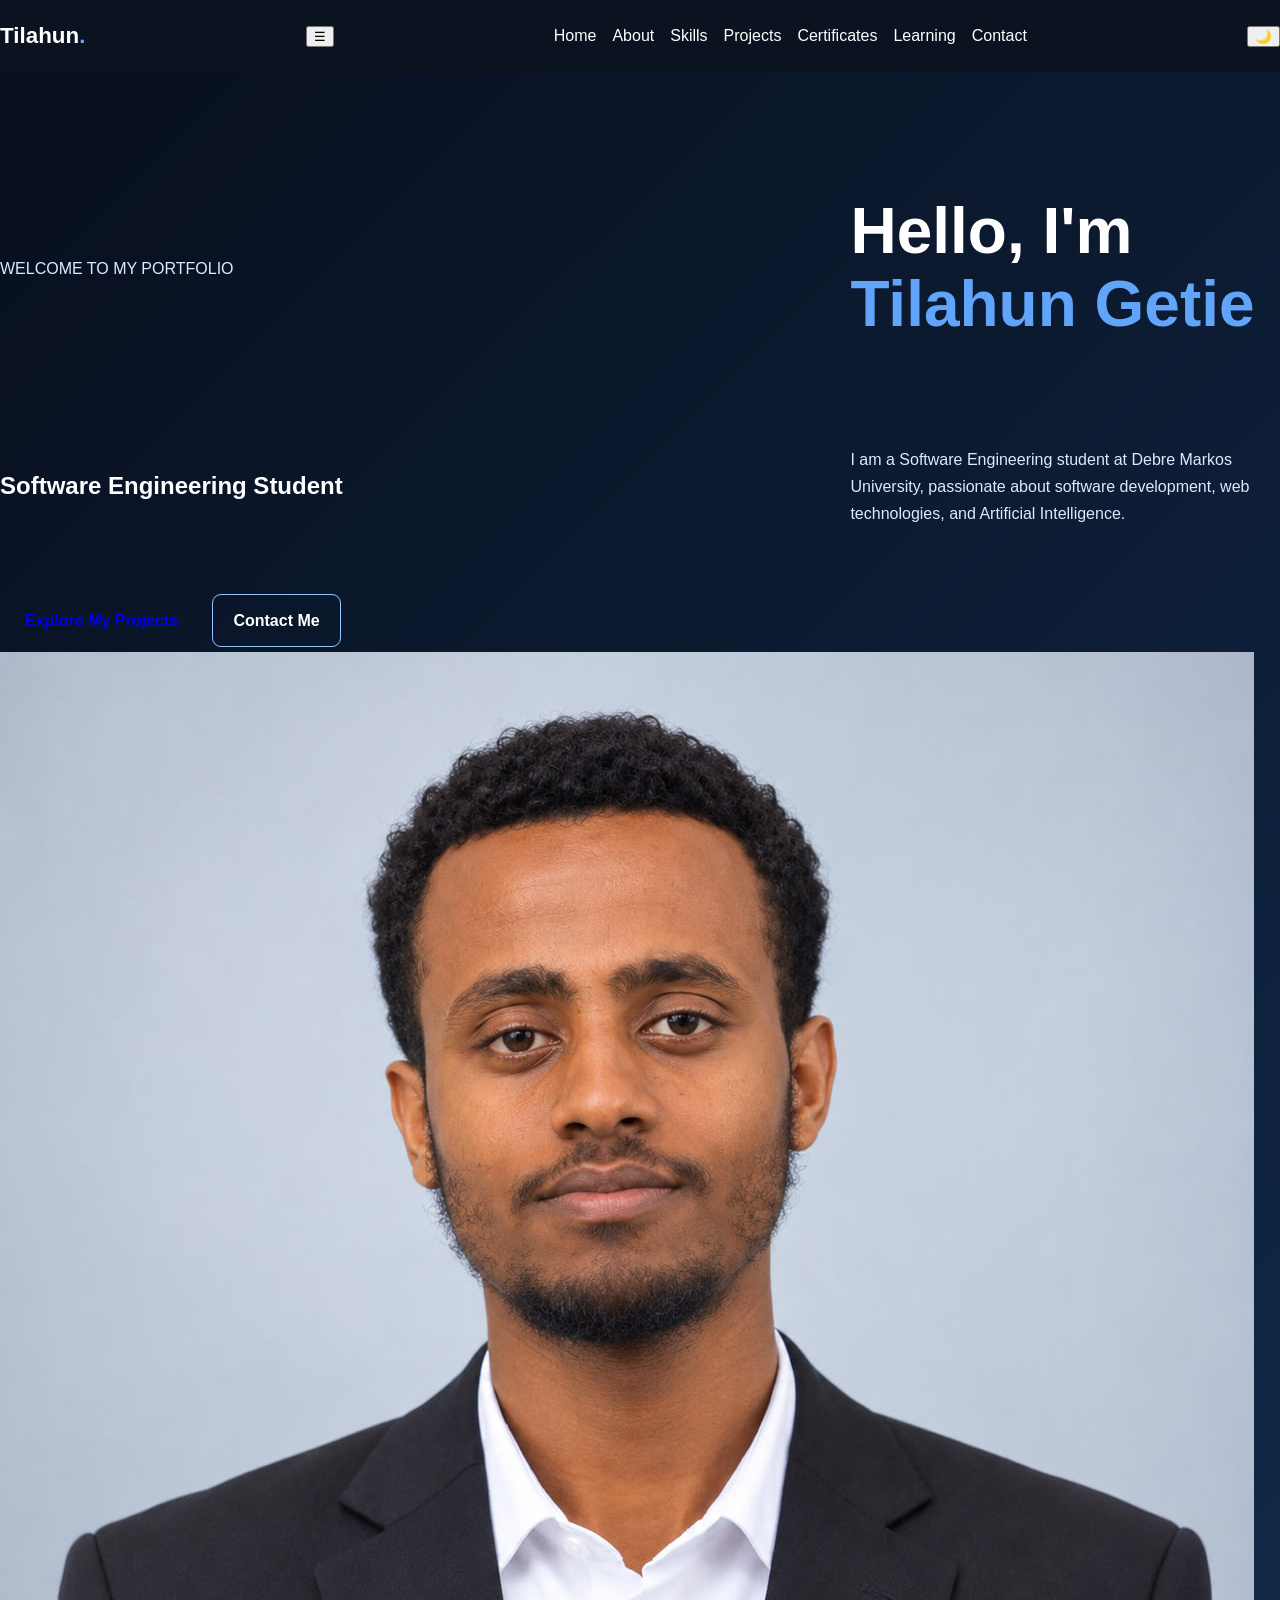
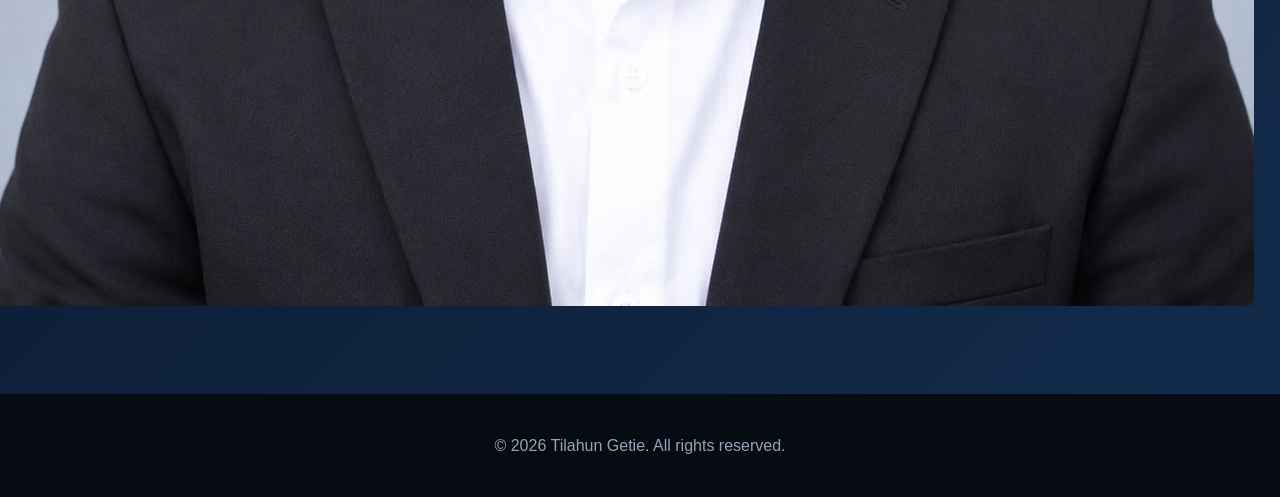
==== commit 7047978d: "Add initial HTML structure for portfolio site" ====
--- a/index.html
+++ b/index.html
@@ -1,1604 +1,62 @@
 
 <!DOCTYPE html>
-<html lang="en" data-theme="light">
+<html lang="en">
 <head>
     <meta charset="UTF-8">
     <meta name="viewport" content="width=device-width, initial-scale=1.0">
-
-    <meta name="description"
-          content="Tilahun Getie's Software Engineering portfolio, projects, skills, and certificates.">
-
-    <meta name="theme-color" content="#f8fafc">
-    <meta property="og:title" content="Tilahun Getie | Software Engineering Portfolio">
-    <meta property="og:description" content="Software Engineering student showcasing software projects, technical skills, and certificates.">
-    <meta property="og:type" content="website">
-
-    <title>Tilahun Getie | Software Engineering Portfolio</title>
-
-    <script>
-        // Apply the saved theme before the page is displayed.
-        try {
-            const savedTheme = localStorage.getItem("tilahun-portfolio-theme");
-            if (savedTheme === "dark" || savedTheme === "light") {
-                document.documentElement.dataset.theme = savedTheme;
-            }
-        } catch (error) {
-            // Continue using the default theme if storage is unavailable.
-        }
-    </script>
-
-    <style>
-        /* ========================================
-           1. THEME VARIABLES
-        ======================================== */
-
-        :root {
-            color-scheme: light;
-
-            --primary: #2563eb;
-            --primary-hover: #1d4ed8;
-            --primary-soft: #eff6ff;
-            --accent: #06b6d4;
-
-            --bg: #ffffff;
-            --surface: #f4f7fc;
-            --surface-raised: #ffffff;
-            --text: #1e293b;
-            --muted: #64748b;
-            --heading: #12305a;
-            --border: #e2e8f0;
-
-            --header-bg: rgba(11, 18, 32, 0.94);
-            --header-text: #f8fafc;
-            --tag-bg: #eff6ff;
-            --tag-text: #1d4ed8;
-
-            --shadow: 0 10px 30px rgba(15, 23, 42, 0.06);
-            --shadow-hover: 0 20px 45px rgba(37, 99, 235, 0.13);
-
-            --radius: 16px;
-            --transition: 220ms ease;
-        }
-
-        html[data-theme="dark"] {
-            color-scheme: dark;
-
-            --primary: #60a5fa;
-            --primary-hover: #93c5fd;
-            --primary-soft: #172b49;
-            --accent: #22d3ee;
-
-            --bg: #0b1220;
-            --surface: #111c2e;
-            --surface-raised: #162238;
-            --text: #e2e8f0;
-            --muted: #a3b2c7;
-            --heading: #bfdbfe;
-            --border: #2b3b52;
-
-            --header-bg: rgba(5, 10, 20, 0.96);
-            --header-text: #f8fafc;
-            --tag-bg: #1b3150;
-            --tag-text: #bfdbfe;
-
-            --shadow: 0 10px 30px rgba(0, 0, 0, 0.18);
-            --shadow-hover: 0 20px 45px rgba(0, 0, 0, 0.3);
-        }
-
-        /* ========================================
-           2. RESET AND GLOBAL STYLES
-        ======================================== */
-
-        *,
-        *::before,
-        *::after {
-            box-sizing: border-box;
-        }
-
-        html {
-            scroll-behavior: smooth;
-            scroll-padding-top: 90px;
-        }
-
-        body {
-            margin: 0;
-            font-family: Inter, "Segoe UI", Arial, sans-serif;
-            background: var(--bg);
-            color: var(--text);
-            line-height: 1.75;
-            transition: background var(--transition),
-                        color var(--transition);
-        }
-
-        /* Use explicit transition properties on interactive elements below. */
-
-        a {
-            color: inherit;
-            text-decoration: none;
-        }
-
-        img {
-            display: block;
-            max-width: 100%;
-        }
-
-        button {
-            font: inherit;
-        }
-
-        button,
-        a {
-            -webkit-tap-highlight-color: transparent;
-        }
-
-        button:focus-visible,
-        a:focus-visible {
-            outline: 3px solid var(--accent);
-            outline-offset: 4px;
-        }
-
-        .container {
-            width: min(1120px, 90%);
-            margin-inline: auto;
-        }
-
-        .skip-link {
-            position: fixed;
-            top: 10px;
-            left: 10px;
-            z-index: 3000;
-            padding: 10px 16px;
-            background: var(--primary);
-            color: white;
-            border-radius: 8px;
-            transform: translateY(-150%);
-        }
-
-        .skip-link:focus {
-            transform: translateY(0);
-        }
-
-        /* ========================================
-           3. NAVIGATION
-        ======================================== */
-
-        header {
-            position: sticky;
-            top: 0;
-            z-index: 1000;
-            background: var(--header-bg);
-            color: var(--header-text);
-            backdrop-filter: blur(14px);
-            -webkit-backdrop-filter: blur(14px);
-            box-shadow: 0 3px 20px rgba(0, 0, 0, 0.12);
-        }
-
-        nav {
-            min-height: 74px;
-            display: flex;
-            align-items: center;
-            justify-content: space-between;
-            gap: 20px;
-        }
-
-        .logo {
-            font-size: 1.35rem;
-            font-weight: 800;
-            letter-spacing: -0.5px;
-            white-space: nowrap;
-        }
-
-        .logo span {
-            color: #60a5fa;
-        }
-
-        .nav-right {
-            display: flex;
-            align-items: center;
-            gap: 15px;
-        }
-
-        .nav-links {
-            display: flex;
-            align-items: center;
-            gap: 19px;
-        }
-
-        .nav-links a {
-            color: #e2e8f0;
-            font-size: 0.87rem;
-            font-weight: 500;
-            transition: color var(--transition);
-        }
-
-        .nav-links a:hover {
-            color: #7dd3fc;
-        }
-
-        .nav-links .nav-cv {
-            padding: 8px 12px;
-            border: 1px solid #60a5fa;
-            border-radius: 8px;
-        }
-
-        .theme-toggle,
-        .menu-toggle {
-            min-width: 42px;
-            min-height: 42px;
-            display: inline-flex;
-            align-items: center;
-            justify-content: center;
-            border: 1px solid #64748b;
-            border-radius: 10px;
-            background: transparent;
-            color: white;
-            cursor: pointer;
-            transition: background var(--transition),
-                        transform var(--transition);
-        }
-
-        .theme-toggle:hover,
-        .menu-toggle:hover {
-            background: rgba(148, 163, 184, 0.18);
-            transform: translateY(-2px);
-        }
-
-        .theme-toggle {
-            font-size: 1.2rem;
-        }
-
-        .menu-toggle {
-            display: none;
-            font-size: 1.25rem;
-        }
-
-        /* ========================================
-           4. BUTTONS
-        ======================================== */
-
-        .btn {
-            display: inline-flex;
-            align-items: center;
-            justify-content: center;
-            gap: 8px;
-            padding: 12px 21px;
-            border: 1px solid transparent;
-            border-radius: 10px;
-            font-size: 0.94rem;
-            font-weight: 700;
-            line-height: 1.4;
-            cursor: pointer;
-            transition: transform var(--transition),
-                        background var(--transition),
-                        box-shadow var(--transition);
-        }
-
-        .btn:hover {
-            transform: translateY(-3px);
-        }
-
-        .btn-primary {
-            color: white;
-            background: #2563eb;
-            border-color: #2563eb;
-            box-shadow: 0 7px 20px rgba(37, 99, 235, 0.22);
-        }
-
-        .btn-primary:hover {
-            background: #1d4ed8;
-            box-shadow: 0 12px 25px rgba(37, 99, 235, 0.28);
-        }
-
-        .btn-outline {
-            color: white;
-            border-color: #93c5fd;
-            background: rgba(255, 255, 255, 0.04);
-        }
-
-        .btn-outline:hover {
-            background: rgba(255, 255, 255, 0.13);
-        }
-
-        /* ========================================
-           5. HERO SECTION
-        ======================================== */
-
-        .hero {
-            position: relative;
-            overflow: hidden;
-            isolation: isolate;
-            color: white;
-            padding: 100px 0;
-            background:
-                radial-gradient(
-                    ellipse at 85% 15%,
-                    rgba(37, 99, 235, 0.55),
-                    transparent 38%
-                ),
-                radial-gradient(
-                    ellipse at 5% 100%,
-                    rgba(6, 182, 212, 0.16),
-                    transparent 40%
-                ),
-                linear-gradient(135deg, #080f1e, #122b4c 65%, #102044);
-        }
-
-        .hero::before {
-            content: "";
-            position: absolute;
-            z-index: -1;
-            width: 360px;
-            height: 360px;
-            right: -150px;
-            bottom: -200px;
-            border: 1px solid rgba(147, 197, 253, 0.25);
-            border-radius: 50%;
-            box-shadow:
-                0 0 0 35px rgba(147, 197, 253, 0.04),
-                0 0 0 70px rgba(147, 197, 253, 0.035);
-            animation: float 8s ease-in-out infinite;
-        }
-
-        .hero-content {
-            display: grid;
-            grid-template-columns: 1.5fr 0.8fr;
-            align-items: center;
-            gap: 65px;
-        }
-
-        .hero-label {
-            display: inline-block;
-            margin-bottom: 17px;
-            color: #93c5fd;
-            font-size: 0.82rem;
-            font-weight: 800;
-            letter-spacing: 2.5px;
-            text-transform: uppercase;
-        }
-
-        .hero h1 {
-            margin: 0 0 22px;
-            font-size: clamp(2.6rem, 5.5vw, 4.5rem);
-            font-weight: 800;
-            letter-spacing: -2px;
-            line-height: 1.12;
-        }
-
-        .hero h1 span {
-            color: #60a5fa;
-            background: linear-gradient(90deg, #60a5fa, #67e8f9);
-            background-clip: text;
-            -webkit-background-clip: text;
-            -webkit-text-fill-color: transparent;
-        }
-
-        .hero p {
-            max-width: 650px;
-            margin: 0 0 30px;
-            color: #dbeafe;
-            font-size: 1.04rem;
-        }
-
-        .hero-buttons {
-            display: flex;
-            flex-wrap: wrap;
-            gap: 13px;
-        }
-
-        .profile-wrapper {
-            position: relative;
-            width: fit-content;
-            margin-inline: auto;
-        }
-
-        .profile-wrapper::before {
-            content: "";
-            position: absolute;
-            inset: -12px;
-            border: 1px solid rgba(125, 211, 252, 0.42);
-            border-radius: 30px;
-            transform: rotate(5deg);
-        }
-
-        .profile-photo {
-            position: relative;
-            width: 275px;
-            height: 315px;
-            object-fit: cover;
-            object-position: center;
-            border: 4px solid rgba(147, 197, 253, 0.75);
-            border-radius: 24px;
-            box-shadow: 0 24px 60px rgba(0, 0, 0, 0.32);
-            animation: float 6s ease-in-out infinite;
-        }
-
-        /* ========================================
-           6. SHARED SECTION STYLES
-        ======================================== */
-
-        section {
-            padding: 85px 0;
-            scroll-margin-top: 75px;
-        }
-
-        .section-heading {
-            max-width: 720px;
-            margin: 0 auto 48px;
-            text-align: center;
-        }
-
-        .section-heading h2 {
-            margin: 0 0 12px;
-            color: var(--heading);
-            font-size: clamp(1.8rem, 4vw, 2.45rem);
-            font-weight: 800;
-            letter-spacing: -0.7px;
-            line-height: 1.25;
-        }
-
-        .section-heading h2::after {
-            content: "";
-            display: block;
-            width: 55px;
-            height: 4px;
-            margin: 15px auto 0;
-            border-radius: 99px;
-            background: linear-gradient(90deg, var(--primary), var(--accent));
-        }
-
-        .section-heading p {
-            margin: 0;
-            color: var(--muted);
-        }
-
-        /* ========================================
-           7. ABOUT SECTION
-        ======================================== */
-
-        .about-content {
-            max-width: 870px;
-            margin-inline: auto;
-            text-align: center;
-        }
-
-        .about-content p {
-            margin: 0 0 18px;
-            color: var(--muted);
-        }
-
-        .about-highlight {
-            margin-top: 28px;
-            padding: 23px 25px;
-            border: 1px solid var(--border);
-            border-left: 4px solid var(--primary);
-            border-radius: 12px;
-            background: var(--surface);
-            text-align: left;
-        }
-
-        .about-highlight strong {
-            color: var(--heading);
-        }
-
-        /* ========================================
-           8. SKILLS SECTION
-        ======================================== */
-
-        .skills-section {
-            background: var(--surface);
-        }
-
-        .skills-grid {
-            display: grid;
-            grid-template-columns: repeat(4, minmax(0, 1fr));
-            gap: 20px;
-        }
-
-        .skill-card {
-            padding: 27px 17px;
-            border: 1px solid var(--border);
-            border-radius: var(--radius);
-            background: var(--surface-raised);
-            text-align: center;
-            box-shadow: var(--shadow);
-            transition: transform var(--transition),
-                        border-color var(--transition),
-                        box-shadow var(--transition);
-        }
-
-        .skill-card:hover {
-            transform: translateY(-7px);
-            border-color: var(--primary);
-            box-shadow: var(--shadow-hover);
-        }
-
-        .skill-icon {
-            margin-bottom: 12px;
-            font-size: 2.15rem;
-        }
-
-        .skill-card h3 {
-            margin: 0 0 7px;
-            color: var(--heading);
-            font-size: 1rem;
-        }
-
-        .skill-card p {
-            margin: 0;
-            color: var(--muted);
-            font-size: 0.85rem;
-            line-height: 1.6;
-        }
-
-        /* ========================================
-           9. PROJECTS SECTION
-        ======================================== */
-
-        .projects-grid {
-            display: grid;
-            grid-template-columns: repeat(2, minmax(0, 1fr));
-            gap: 25px;
-        }
-
-        .project-card {
-            display: flex;
-            flex-direction: column;
-            align-items: flex-start;
-            padding: 30px;
-            border: 1px solid var(--border);
-            border-radius: var(--radius);
-            background: var(--surface-raised);
-            box-shadow: var(--shadow);
-            transition: transform var(--transition),
-                        border-color var(--transition),
-                        box-shadow var(--transition);
-        }
-
-        .project-card:hover {
-            transform: translateY(-7px);
-            border-color: var(--primary);
-            box-shadow: var(--shadow-hover);
-        }
-
-        .project-icon {
-            display: grid;
-            width: 58px;
-            height: 58px;
-            place-items: center;
-            margin-bottom: 17px;
-            border-radius: 15px;
-            background: var(--primary-soft);
-            font-size: 2rem;
-        }
-
-        .project-card h3 {
-            margin: 0 0 12px;
-            color: var(--heading);
-            font-size: 1.3rem;
-            line-height: 1.4;
-        }
-
-        .project-card p {
-            margin: 0 0 19px;
-            color: var(--muted);
-        }
-
-        .tags {
-            display: flex;
-            flex-wrap: wrap;
-            gap: 8px;
-            margin: 0 0 22px;
-        }
-
-        .tag {
-            padding: 5px 11px;
-            border: 1px solid var(--border);
-            border-radius: 99px;
-            background: var(--tag-bg);
-            color: var(--tag-text);
-            font-size: 0.78rem;
-            font-weight: 600;
-        }
-
-        .project-link {
-            margin-top: auto;
-            color: var(--primary);
-            font-weight: 800;
-        }
-
-        .project-link:hover {
-            color: var(--primary-hover);
-            text-decoration: underline;
-            text-underline-offset: 4px;
-        }
-
-        /* ========================================
-           10. CERTIFICATES SECTION
-        ======================================== */
-
-        .certificates-section {
-            background: var(--surface);
-        }
-
-        .certificate-grid {
-            display: grid;
-            grid-template-columns: repeat(2, minmax(0, 1fr));
-            gap: 25px;
-            max-width: 960px;
-            margin-inline: auto;
-        }
-
-        .certificate-card {
-            display: flex;
-            flex-direction: column;
-            align-items: flex-start;
-            padding: 30px;
-            border: 1px solid var(--border);
-            border-radius: var(--radius);
-            background: var(--surface-raised);
-            box-shadow: var(--shadow);
-            transition: transform var(--transition),
-                        border-color var(--transition),
-                        box-shadow var(--transition);
-        }
-
-        .certificate-card:hover {
-            transform: translateY(-6px);
-            border-color: var(--primary);
-            box-shadow: var(--shadow-hover);
-        }
-
-        .certificate-icon {
-            display: grid;
-            width: 60px;
-            height: 60px;
-            place-items: center;
-            margin-bottom: 19px;
-            border-radius: 16px;
-            background: var(--primary-soft);
-            font-size: 1.9rem;
-        }
-
-        .certificate-card h3 {
-            margin: 0 0 14px;
-            color: var(--heading);
-            font-size: 1.2rem;
-            line-height: 1.5;
-        }
-
-        .certificate-card p {
-            margin: 0 0 9px;
-            color: var(--muted);
-        }
-
-        .certificate-card p strong {
-            color: var(--text);
-        }
-
-        .certificate-date {
-            margin-top: 7px !important;
-            color: var(--primary) !important;
-            font-size: 0.9rem;
-            font-weight: 800;
-        }
-
-        .certificate-type {
-            display: inline-block;
-            margin-top: 12px;
-            padding: 6px 12px;
-            border-radius: 99px;
-            background: var(--tag-bg);
-            color: var(--tag-text);
-            font-size: 0.8rem;
-            font-weight: 700;
-        }
-
-        /* ========================================
-           11. LEARNING JOURNEY
-        ======================================== */
-
-        .learning-card {
-            max-width: 860px;
-            margin-inline: auto;
-            padding: 38px;
-            border: 1px solid var(--border);
-            border-radius: 20px;
-            background:
-                radial-gradient(
-                    circle at top right,
-                    rgba(37, 99, 235, 0.12),
-                    transparent 45%
-                ),
-                var(--surface);
-            text-align: center;
-            box-shadow: var(--shadow);
-        }
-
-        .learning-card h3 {
-            margin: 0 0 15px;
-            color: var(--heading);
-            font-size: 1.5rem;
-        }
-
-        .learning-card p {
-            margin: 0;
-            color: var(--muted);
-        }
-
-        /* ========================================
-           12. CONTACT SECTION
-        ======================================== */
-
-        .contact-section {
-            color: white;
-            background:
-                radial-gradient(
-                    circle at 85% 10%,
-                    rgba(37, 99, 235, 0.3),
-                    transparent 40%
-                ),
-                linear-gradient(135deg, #0b1220, #142d50);
-        }
-
-        .contact-section .section-heading h2 {
-            color: white;
-        }
-
-        .contact-section .section-heading p {
-            color: #cbd5e1;
-        }
-
-        .contact-content {
-            max-width: 700px;
-            margin-inline: auto;
-            text-align: center;
-        }
-
-        .contact-content > p {
-            margin: 0 0 27px;
-            color: #cbd5e1;
-        }
-
-        .contact-links {
-            display: flex;
-            align-items: center;
-            justify-content: center;
-            flex-wrap: wrap;
-            gap: 12px;
-        }
-
-        .contact-links a {
-            display: inline-flex;
-            align-items: center;
-            justify-content: center;
-            padding: 11px 17px;
-            border: 1px solid #64748b;
-            border-radius: 10px;
-            color: white;
-            font-weight: 600;
-            transition: background var(--transition),
-                        border-color var(--transition),
-                        transform var(--transition);
-        }
-
-        .contact-links a:hover {
-            transform: translateY(-3px);
-            border-color: #93c5fd;
-            background: rgba(96, 165, 250, 0.16);
-        }
-
-        /* ========================================
-           13. FOOTER
-        ======================================== */
-
-        footer {
-            padding: 23px 0;
-            background: #060b14;
-            color: #94a3b8;
-            text-align: center;
-            font-size: 0.88rem;
-        }
-
-        footer p {
-            margin: 0;
-        }
-
-        /* ========================================
-           14. SCROLL ANIMATIONS
-        ======================================== */
-
-        .js-motion .reveal {
-            opacity: 0;
-            transform: translateY(24px);
-            transition:
-                opacity 650ms ease,
-                transform 650ms ease;
-        }
-
-        .js-motion .reveal.visible {
-            opacity: 1;
-            transform: translateY(0);
-        }
-
-        .hero-content > div:first-child {
-            animation: enter-left 750ms ease both;
-        }
-
-        .profile-wrapper {
-            animation: enter-right 850ms ease both;
-        }
-
-        @keyframes enter-left {
-            from {
-                opacity: 0;
-                transform: translateX(-25px);
-            }
-            to {
-                opacity: 1;
-                transform: translateX(0);
-            }
-        }
-
-        @keyframes enter-right {
-            from {
-                opacity: 0;
-                transform: translateX(25px);
-            }
-            to {
-                opacity: 1;
-                transform: translateX(0);
-            }
-        }
-
-        @keyframes float {
-            0%, 100% {
-                transform: translateY(0);
-            }
-            50% {
-                transform: translateY(-8px);
-            }
-        }
-
-        /* ========================================
-           15. RESPONSIVE DESIGN
-        ======================================== */
-
-        @media (max-width: 1000px) {
-            .nav-links {
-                gap: 12px;
-            }
-
-            .nav-links a {
-                font-size: 0.82rem;
-            }
-
-            .hero-content {
-                gap: 35px;
-            }
-
-            .skills-grid {
-                grid-template-columns: repeat(3, minmax(0, 1fr));
-            }
-        }
-
-        @media (max-width: 800px) {
-            nav {
-                min-height: 70px;
-            }
-
-            .menu-toggle {
-                display: inline-flex;
-            }
-
-            .nav-right {
-                gap: 9px;
-            }
-
-            .nav-links {
-                position: absolute;
-                top: calc(100% + 1px);
-                left: 0;
-                right: 0;
-                display: none;
-                flex-direction: column;
-                align-items: stretch;
-                gap: 0;
-                max-height: calc(100vh - 75px);
-                overflow-y: auto;
-                padding: 12px 5%;
-                background: var(--header-bg);
-                box-shadow: 0 15px 25px rgba(0, 0, 0, 0.18);
-            }
-
-            .nav-links.open {
-                display: flex;
-            }
-
-            .nav-links a {
-                padding: 12px 8px;
-                font-size: 0.95rem;
-            }
-
-            .nav-links .nav-cv {
-                margin: 8px 0;
-                text-align: center;
-            }
-
-            .hero {
-                padding: 75px 0;
-            }
-
-            .hero-content {
-                grid-template-columns: 1fr;
-                gap: 45px;
-                text-align: center;
-            }
-
-            .hero-content > div:first-child {
-                order: 2;
-            }
-
-            .profile-wrapper {
-                order: 1;
-            }
-
-            .hero p {
-                margin-inline: auto;
-            }
-
-            .hero-buttons {
-                justify-content: center;
-            }
-
-            .profile-photo {
-                width: 230px;
-                height: 260px;
-            }
-
-            section {
-                padding: 65px 0;
-            }
-
-            .skills-grid {
-                grid-template-columns: repeat(2, minmax(0, 1fr));
-            }
-        }
-
-        @media (max-width: 600px) {
-            .projects-grid,
-            .certificate-grid {
-                grid-template-columns: 1fr;
-            }
-
-            .section-heading {
-                margin-bottom: 32px;
-            }
-
-            .project-card,
-            .certificate-card {
-                padding: 24px;
-            }
-
-            .learning-card {
-                padding: 27px 21px;
-            }
-
-            .hero h1 {
-                font-size: clamp(2.35rem, 10vw, 3.3rem);
-                letter-spacing: -1px;
-            }
-
-            .hero p {
-                font-size: 0.98rem;
-            }
-        }
-
-        @media (max-width: 380px) {
-            .container {
-                width: 92%;
-            }
-
-            .logo {
-                font-size: 1.15rem;
-            }
-
-            .skills-grid {
-                gap: 10px;
-            }
-
-            .skill-card {
-                padding: 20px 9px;
-            }
-
-            .btn {
-                width: 100%;
-            }
-
-            .hero-buttons {
-                flex-direction: column;
-            }
-        }
-
-        /* Respect the visitor's motion preference. */
-        @media (prefers-reduced-motion: reduce) {
-            *,
-            *::before,
-            *::after {
-                scroll-behavior: auto !important;
-                animation-duration: 0.01ms !important;
-                animation-iteration-count: 1 !important;
-                transition-duration: 0.01ms !important;
-            }
-
-            .js-motion .reveal {
-                opacity: 1;
-                transform: none;
-            }
-        }
-    </style>
+    <title>Home | Tilahun Getie</title>
+    <link rel="stylesheet" href="style.css">
 </head>
-
 <body>
 
-    <a class="skip-link" href="#main-content">Skip to content</a>
+<header>
+    <nav class="navbar">
+        <a class="logo" href="index.html">Tilahun<span>.</span></a>
 
-    <!-- Navigation -->
-    <header>
-        <nav class="container" aria-label="Main navigation">
-            <a class="logo" href="#home" aria-label="Tilahun home">
-                Tilahun<span>.</span>
-            </a>
+        <button id="menu-toggle" aria-label="Toggle navigation"
+                aria-expanded="false">☰</button>
 
-            <div class="nav-right">
-                <button
-                    class="theme-toggle"
-                    id="themeToggle"
-                    type="button"
-                    aria-label="Switch to dark mode"
-                    title="Switch theme">
-                    <span id="themeIcon" aria-hidden="true">🌙</span>
-                </button>
+        <div class="nav-links">
+            <a href="index.html">Home</a>
+            <a href="about.html">About</a>
+            <a href="skills.html">Skills</a>
+            <a href="projects.html">Projects</a>
+            <a href="certificates.html">Certificates</a>
+            <a href="learning.html">Learning</a>
+            <a href="contact.html">Contact</a>
+        </div>
 
-                <button
-                    class="menu-toggle"
-                    id="menuToggle"
-                    type="button"
-                    aria-label="Open navigation menu"
-                    aria-expanded="false"
-                    aria-controls="navLinks">
-                    ☰
-                </button>
+        <button id="theme-toggle" aria-label="Toggle dark mode">🌙</button>
+    </nav>
+</header>
 
-                <div class="nav-links" id="navLinks">
-                    <a href="#home">Home</a>
-                    <a href="#about">About</a>
-                    <a href="#skills">Skills</a>
-                    <a href="#projects">Projects</a>
-                    <a href="#certificates">Certificates</a>
-                    <a href="#learning">Learning</a>
-                    <a href="#contact">Contact</a>
+<main class="hero">
+    <div class="hero-content">
+        <p class="subtitle">WELCOME TO MY PORTFOLIO</p>
+        <h1>Hello, I'm <span>Tilahun Getie</span></h1>
+        <h2>Software Engineering Student</h2>
 
-                    <a class="nav-cv" href="Tilahun_Getie_CV_.pdf" download>
-                        Download CV
-                    </a>
-                </div>
-            </div>
-        </nav>
-    </header>
+        <p>
+            I am a Software Engineering student at Debre Markos University,
+            passionate about software development, web technologies,
+            and Artificial Intelligence.
+        </p>
 
-    <main id="main-content">
+        <div class="hero-buttons">
+            <a href="projects.html" class="btn">Explore My Projects</a>
+            <a href="contact.html" class="btn btn-outline">Contact Me</a>
+        </div>
+    </div>
 
-        <!-- Hero -->
-        <section class="hero" id="home">
-            <div class="container hero-content">
+    <div class="hero-image">
+        <img src="portrait.jpg" alt="Tilahun Getie">
+    </div>
+</main>
 
-                <div>
-                    <div class="hero-label">
-                        Software Engineering Student · Open to Internships
-                    </div>
+<footer>
+    <p>© <span class="year"></span> Tilahun Getie. All rights reserved.</p>
+</footer>
 
-                    <h1>
-                        Hello, I'm <span>Tilahun Getie</span>
-                    </h1>
-
-                    <p>
-                        I am a Software Engineering student at Debre Markos
-                        University, building practical software projects with
-                        Python, Django, databases, and web technologies.
-                        I am eager to contribute, learn from experienced
-                        developers, and grow through software development
-                        internships and entry-level opportunities.
-                    </p>
-
-                    <div class="hero-buttons">
-                        <a class="btn btn-primary" href="#projects">
-                            Explore My Projects →
-                        </a>
-
-                        <a class="btn btn-outline"
-                           href="Tilahun_Getie_CV_.pdf"
-                           download>
-                            Download My CV ↓
-                        </a>
-                    </div>
-                </div>
-
-                <div class="profile-wrapper">
-                    <img
-                        src="portrait.jpg"
-                        alt="Portrait of Tilahun Getie"
-                        class="profile-photo"
-                        width="275"
-                        height="315">
-                </div>
-
-            </div>
-        </section>
-
-        <!-- About -->
-        <section id="about">
-            <div class="container">
-                <div class="section-heading reveal">
-                    <h2>About Me</h2>
-                    <p>
-                        Get to know me and my professional interests.
-                    </p>
-                </div>
-
-                <div class="about-content reveal">
-                    <p>
-                        My name is Tilahun Getie, and I am a Software
-                        Engineering student at Debre Markos University,
-                        with expected graduation in 2028.
-                    </p>
-
-                    <p>
-                        I enjoy learning programming technologies and
-                        developing applications that solve real-world
-                        problems. My experience includes working on
-                        web applications, database systems, and
-                        Python-based projects.
-                    </p>
-
-                    <p>
-                        I am also interested in expanding my knowledge
-                        of Artificial Intelligence and Machine Learning
-                        through courses, personal projects, and continuous
-                        learning.
-                    </p>
-
-                    <div class="about-highlight">
-                        <strong>My goal:</strong>
-                        To become a skilled software engineer and continue
-                        developing useful, secure, and innovative
-                        technology solutions.
-                    </div>
-                </div>
-            </div>
-        </section>
-
-        <!-- Skills -->
-        <section class="skills-section" id="skills">
-            <div class="container">
-                <div class="section-heading reveal">
-                    <h2>My Skills</h2>
-                    <p>
-                        Technologies and tools I have been learning
-                        and using in my projects.
-                    </p>
-                </div>
-
-                <div class="skills-grid">
-
-                    <article class="skill-card reveal">
-                        <div class="skill-icon" aria-hidden="true">🐍</div>
-                        <h3>Python</h3>
-                        <p>Programming and application development</p>
-                    </article>
-
-                    <article class="skill-card reveal">
-                        <div class="skill-icon" aria-hidden="true">🌐</div>
-                        <h3>HTML &amp; CSS</h3>
-                        <p>Web page structure and design</p>
-                    </article>
-
-                    <article class="skill-card reveal">
-                        <div class="skill-icon" aria-hidden="true">⚙️</div>
-                        <h3>Django &amp; Flask</h3>
-                        <p>Python web development frameworks</p>
-                    </article>
-
-                    <article class="skill-card reveal">
-                        <div class="skill-icon" aria-hidden="true">🗄️</div>
-                        <h3>Databases</h3>
-                        <p>SQLite and database fundamentals</p>
-                    </article>
-
-                    <article class="skill-card reveal">
-                        <div class="skill-icon" aria-hidden="true">🔧</div>
-                        <h3>Git &amp; GitHub</h3>
-                        <p>Version control and project hosting</p>
-                    </article>
-
-                    <article class="skill-card reveal">
-                        <div class="skill-icon" aria-hidden="true">☕</div>
-                        <h3>Java</h3>
-                        <p>Programming and software fundamentals</p>
-                    </article>
-
-                    <article class="skill-card reveal">
-                        <div class="skill-icon" aria-hidden="true">🤖</div>
-                        <h3>Artificial Intelligence</h3>
-                        <p>AI fundamentals and ongoing learning</p>
-                    </article>
-
-                    <article class="skill-card reveal">
-                        <div class="skill-icon" aria-hidden="true">🧠</div>
-                        <h3>Machine Learning</h3>
-                        <p>Developing knowledge and practical skills</p>
-                    </article>
-
-                </div>
-            </div>
-        </section>
-
-        <!-- Projects -->
-        <section id="projects">
-            <div class="container">
-                <div class="section-heading reveal">
-                    <h2>My Projects</h2>
-                    <p>
-                        Some of the software projects I have worked on.
-                    </p>
-                </div>
-
-                <div class="projects-grid">
-
-                    <article class="project-card reveal">
-                        <div class="project-icon" aria-hidden="true">🗳️</div>
-
-                        <h3>DMU Election System</h3>
-
-                        <p>
-                            A university election management project
-                            designed to support election-related
-                            processes and improve the organization
-                            of voting activities.
-                        </p>
-
-                        <div class="tags">
-                            <span class="tag">Python</span>
-                            <span class="tag">Django</span>
-                            <span class="tag">Web Development</span>
-                        </div>
-
-                        <a
-                            class="project-link"
-                            href="https://github.com/tilahungetie14-bot/DMU-Election-System"
-                            target="_blank"
-                            rel="noopener noreferrer">
-                            View on GitHub →
-                        </a>
-                    </article>
-
-                    <article class="project-card reveal">
-                        <div class="project-icon" aria-hidden="true">🏦</div>
-
-                        <h3>Amharic Voice Banking System</h3>
-
-                        <p>
-                            A Python-based banking application featuring Amharic voice
-                            interaction, customer account operations, transaction
-                            history, balance checking, and database management.
-                        </p>
-
-                        <div class="tags">
-                            <span class="tag">Python</span>
-                            <span class="tag">SQLite</span>
-                            <span class="tag">Flask</span>
-                            <span class="tag">gTTS</span>
-                        </div>
-
-                        <a
-                            class="project-link"
-                            href="https://github.com/tilahungetie14-bot/AmharicBankingSystem"
-                            target="_blank"
-                            rel="noopener noreferrer">
-                            View on GitHub →
-                        </a>
-                    </article>
-
-                </div>
-            </div>
-        </section>
-
-        <!-- Certificates -->
-        <section class="certificates-section" id="certificates">
-            <div class="container">
-
-                <div class="section-heading reveal">
-                    <h2>My Certificates</h2>
-                    <p>
-                        Courses and learning achievements that support
-                        my professional development.
-                    </p>
-                </div>
-
-                <div class="certificate-grid">
-
-                    <article class="certificate-card reveal">
-                        <div class="certificate-icon" aria-hidden="true">
-                            🤖
-                        </div>
-
-                        <h3>AI Fundamentals Nanodegree Program</h3>
-
-                        <p>
-                            <strong>Organization:</strong> Udacity
-                        </p>
-
-                        <p>
-                            Completed the AI Fundamentals Nanodegree
-                            Program, strengthening my understanding
-                            of Artificial Intelligence.
-                        </p>
-
-                        <p class="certificate-date">
-                            Awarded: February 23, 2026
-                        </p>
-
-                        <span class="certificate-type">
-                            Artificial Intelligence
-                        </span>
-                    </article>
-
-                    <article class="certificate-card reveal">
-                        <div class="certificate-icon" aria-hidden="true">
-                            🎯
-                        </div>
-
-                        <h3>Set Goals to Manage Your Time</h3>
-
-                        <p>
-                            <strong>Organization:</strong> e-SHE
-                        </p>
-
-                        <p>
-                            <strong>Course Code:</strong> CE104
-                        </p>
-
-                        <p>
-                            Completed a course focused on setting
-                            goals and managing time effectively for
-                            personal and academic development.
-                        </p>
-
-                        <p class="certificate-date">
-                            Issued: March 4, 2025
-                        </p>
-
-                        <span class="certificate-type">
-                            Personal Development
-                        </span>
-                    </article>
-
-                </div>
-            </div>
-        </section>
-
-        <!-- Learning Journey -->
-        <section id="learning">
-            <div class="container">
-
-                <div class="section-heading reveal">
-                    <h2>My Learning Journey</h2>
-                    <p>
-                        I believe in continuous learning and
-                        improving my technical skills.
-                    </p>
-                </div>
-
-                <div class="learning-card reveal">
-                    <h3>Exploring AI and Machine Learning</h3>
-
-                    <p>
-                        I have taken AI-related courses through
-                        EthioCoder, classroom training, and
-                        e-learning. I want to continue learning
-                        Artificial Intelligence and Machine Learning
-                        and apply my knowledge to practical projects.
-                    </p>
-                </div>
-
-            </div>
-        </section>
-
-        <!-- Contact -->
-        <section class="contact-section" id="contact">
-            <div class="container">
-
-                <div class="section-heading reveal">
-                    <h2>Contact Me</h2>
-                    <p>
-                        Feel free to connect with me about software
-                        development, learning, and collaboration.
-                    </p>
-                </div>
-
-                <div class="contact-content reveal">
-                    <p>
-                        I welcome opportunities to learn, collaborate,
-                        and build useful technology projects.
-                    </p>
-
-                    <div class="contact-links">
-
-                        <a href="mailto:tilahungetie14@gmail.com">
-                            ✉ Email Me
-                        </a>
-
-                        <a
-                            href="https://github.com/tilahungetie14-bot"
-                            target="_blank"
-                            rel="noopener noreferrer">
-                            GitHub ↗
-                        </a>
-
-                        <!-- Add your actual LinkedIn profile URL here when available. -->
-
-                        <a href="Tilahun_Getie_CV_.pdf" download>
-                            Download CV ↓
-                        </a>
-
-                    </div>
-                </div>
-
-            </div>
-        </section>
-
-    </main>
-
-    <!-- Footer -->
-    <footer>
-        <div class="container">
-            <p>
-                &copy; <span id="currentYear"></span>
-                Tilahun Getie. All rights reserved.
-            </p>
-        </div>
-    </footer>
-
-    <script>
-        // ========================================
-        // 1. DARK MODE / LIGHT MODE
-        // ========================================
-
-        const themeToggle = document.getElementById("themeToggle");
-        const themeIcon = document.getElementById("themeIcon");
-        const themeMeta = document.querySelector('meta[name="theme-color"]');
-
-        function applyTheme(theme) {
-            document.documentElement.dataset.theme = theme;
-
-            const isDark = theme === "dark";
-
-            themeIcon.textContent = isDark ? "☀️" : "🌙";
-
-            themeToggle.setAttribute(
-                "aria-label",
-                isDark ? "Switch to light mode" : "Switch to dark mode"
-            );
-
-            themeToggle.title = isDark
-                ? "Switch to light mode"
-                : "Switch to dark mode";
-
-            themeMeta.setAttribute(
-                "content",
-                isDark ? "#0b1220" : "#f8fafc"
-            );
-
-            try {
-                localStorage.setItem("tilahun-portfolio-theme", theme);
-            } catch (error) {
-                // Theme still works for this page if storage is unavailable.
-            }
-        }
-
-        // Set the icon to match the theme applied in the head.
-        applyTheme(document.documentElement.dataset.theme || "light");
-
-        themeToggle.addEventListener("click", function () {
-            const currentTheme = document.documentElement.dataset.theme;
-            applyTheme(currentTheme === "dark" ? "light" : "dark");
-        });
-
-        // ========================================
-        // 2. MOBILE NAVIGATION
-        // ========================================
-
-        const menuToggle = document.getElementById("menuToggle");
-        const navLinks = document.getElementById("navLinks");
-
-        function closeMenu() {
-            navLinks.classList.remove("open");
-            menuToggle.setAttribute("aria-expanded", "false");
-            menuToggle.setAttribute(
-                "aria-label",
-                "Open navigation menu"
-            );
-            menuToggle.textContent = "☰";
-        }
-
-        menuToggle.addEventListener("click", function () {
-            const isOpen = navLinks.classList.toggle("open");
-
-            menuToggle.setAttribute("aria-expanded", String(isOpen));
-            menuToggle.setAttribute(
-                "aria-label",
-                isOpen ? "Close navigation menu" : "Open navigation menu"
-            );
-            menuToggle.textContent = isOpen ? "✕" : "☰";
-        });
-
-        navLinks.querySelectorAll("a").forEach(function (link) {
-            link.addEventListener("click", closeMenu);
-        });
-
-        // Close the mobile menu with the Escape key.
-        document.addEventListener("keydown", function (event) {
-            if (event.key === "Escape") {
-                closeMenu();
-            }
-        });
-
-        // ========================================
-        // 3. AUTOMATIC FOOTER YEAR
-        // ========================================
-
-        document.getElementById("currentYear").textContent =
-            new Date().getFullYear();
-
-        // ========================================
-        // 4. SCROLL REVEAL ANIMATIONS
-        // ========================================
-
-        const reduceMotion = window.matchMedia(
-            "(prefers-reduced-motion: reduce)"
-        ).matches;
-
-        const revealElements = document.querySelectorAll(".reveal");
-
-        if ("IntersectionObserver" in window && !reduceMotion) {
-            document.documentElement.classList.add("js-motion");
-
-            const revealObserver = new IntersectionObserver(
-                function (entries, observer) {
-                    entries.forEach(function (entry) {
-                        if (entry.isIntersecting) {
-                            entry.target.classList.add("visible");
-                            observer.unobserve(entry.target);
-                        }
-                    });
-                },
-                {
-                    
-                    threshold: 0.12,
-                    rootMargin: "0px 0px -35px 0px"
-                }
-            );
-
-            revealElements.forEach(function (element) {
-                revealObserver.observe(element);
-            });
-        } else {
-            // Keep all content visible if animations are unsupported
-            // or the visitor prefers reduced motion.
-            revealElements.forEach(function (element) {
-                element.classList.add("visible");
-            });
-        }
-    </script>
-
+<script src="script.js"></script>
 </body>
 </html>
--- a/style.css
+++ b/style.css
@@ -0,0 +1,355 @@
+/* Portfolio shared styles */
+:root {
+    --primary: #2563eb;
+    --accent: #06b6d4;
+    --bg: #ffffff;
+    --surface: #f4f7fc;
+    --text: #1e293b;
+    --muted: #64748b;
+    --heading: #12305a;
+    --border: #e2e8f0;
+}
+
+html[data-theme="dark"] {
+    --bg: #0b1220;
+    --surface: #111c2e;
+    --text: #e2e8f0;
+    --muted: #a3b2c7;
+    --heading: #bfdbfe;
+    --border: #2b3b52;
+}
+
+* {
+    box-sizing: border-box;
+}
+
+html {
+    scroll-behavior: smooth;
+}
+
+body {
+    margin: 0;
+    font-family: "Segoe UI", Arial, sans-serif;
+    background: var(--bg);
+    color: var(--text);
+    line-height: 1.7;
+}
+
+.container {
+    width: min(1120px, 90%);
+    margin: auto;
+}
+
+header {
+    position: sticky;
+    top: 0;
+    z-index: 1000;
+    background: #0b1220;
+    color: white;
+}
+
+nav {
+    min-height: 72px;
+    display: flex;
+    align-items: center;
+    justify-content: space-between;
+    gap: 20px;
+}
+
+.logo {
+    color: white;
+    font-size: 1.4rem;
+    font-weight: bold;
+    text-decoration: none;
+}
+
+.logo span {
+    color: #60a5fa;
+}
+
+.nav-links {
+    display: flex;
+    align-items: center;
+    gap: 16px;
+}
+
+.nav-links a {
+    color: white;
+    text-decoration: none;
+}
+
+.nav-links a:hover,
+.nav-links a[aria-current="page"] {
+    color: #7dd3fc;
+}
+
+.nav-cv {
+    border: 1px solid #60a5fa;
+    padding: 7px 10px;
+    border-radius: 7px;
+}
+
+.nav-right {
+    display: flex;
+    align-items: center;
+    gap: 10px;
+}
+
+.theme-toggle,
+.menu-toggle {
+    padding: 9px 12px;
+    border: 1px solid #64748b;
+    border-radius: 8px;
+    background: transparent;
+    color: white;
+    cursor: pointer;
+}
+
+.menu-toggle {
+    display: none;
+}
+
+.hero {
+    padding: 80px 0;
+    color: white;
+    background: linear-gradient(135deg, #080f1e, #122b4c);
+}
+
+.hero-content {
+    display: grid;
+    grid-template-columns: 1.5fr 0.8fr;
+    align-items: center;
+    gap: 45px;
+}
+
+.hero h1 {
+    font-size: clamp(2.5rem, 5vw, 4.2rem);
+    line-height: 1.15;
+}
+
+.hero h1 span {
+    color: #60a5fa;
+}
+
+.hero p {
+    color: #dbeafe;
+}
+
+.profile-photo {
+    width: 260px;
+    height: 300px;
+    object-fit: cover;
+    border: 4px solid #93c5fd;
+    border-radius: 24px;
+}
+
+.btn {
+    display: inline-block;
+    padding: 12px 20px;
+    margin: 5px;
+    border-radius: 9px;
+    text-decoration: none;
+    font-weight: bold;
+}
+
+.btn-primary {
+    background: #2563eb;
+    color: white;
+}
+
+.btn-outline {
+    border: 1px solid #93c5fd;
+    color: white;
+}
+
+section {
+    padding: 65px 0;
+}
+
+.page-hero,
+.skills-section,
+.certificates-section {
+    background: var(--surface);
+}
+
+.page-hero h1,
+.section-heading h2,
+.skill-card h3,
+.project-card h3,
+.certificate-card h3 {
+    color: var(--heading);
+}
+
+.section-heading {
+    text-align: center;
+    margin-bottom: 40px;
+}
+
+.section-heading p,
+.skill-card p,
+.project-card p,
+.certificate-card p {
+    color: var(--muted);
+}
+
+.skills-grid {
+    display: grid;
+    grid-template-columns: repeat(4, 1fr);
+    gap: 20px;
+}
+
+.projects-grid,
+.certificate-grid {
+    display: grid;
+    grid-template-columns: repeat(2, 1fr);
+    gap: 24px;
+}
+
+.skill-card,
+.project-card,
+.certificate-card,
+.learning-card,
+.content-card {
+    padding: 25px;
+    background: var(--bg);
+    border: 1px solid var(--border);
+    border-radius: 16px;
+    box-shadow: 0 10px 30px #0000000a;
+}
+
+.skill-card {
+    text-align: center;
+}
+
+.skill-icon,
+.project-icon,
+.certificate-icon {
+    font-size: 2rem;
+    margin-bottom: 12px;
+}
+
+.tags {
+    display: flex;
+    flex-wrap: wrap;
+    gap: 8px;
+    margin-bottom: 20px;
+}
+
+.tag,
+.certificate-type {
+    padding: 5px 10px;
+    background: var(--surface);
+    color: var(--primary);
+    border-radius: 20px;
+    font-size: 0.8rem;
+}
+
+.project-link {
+    color: var(--primary);
+    font-weight: bold;
+    text-decoration: none;
+}
+
+.about-content,
+.contact-content,
+.learning-card {
+    max-width: 850px;
+    margin: auto;
+}
+
+.about-highlight {
+    padding: 20px;
+    background: var(--surface);
+    border-left: 4px solid var(--primary);
+}
+
+.contact-section {
+    color: white;
+    background: linear-gradient(135deg, #0b1220, #142d50);
+}
+
+.contact-section h2 {
+    color: white;
+}
+
+.contact-links {
+    display: flex;
+    flex-wrap: wrap;
+    justify-content: center;
+    gap: 12px;
+}
+
+.contact-links a {
+    color: white;
+    border: 1px solid #64748b;
+    padding: 10px 15px;
+    border-radius: 8px;
+    text-decoration: none;
+}
+
+footer {
+    padding: 22px;
+    text-align: center;
+    background: #060b14;
+    color: #94a3b8;
+}
+
+@media (max-width: 800px) {
+    .menu-toggle {
+        display: inline-block;
+    }
+
+    .nav-links {
+        display: none;
+        position: absolute;
+        top: 72px;
+        left: 0;
+        right: 0;
+        padding: 20px;
+        background: #0b1220;
+        flex-direction: column;
+        align-items: stretch;
+    }
+
+    .nav-links.open {
+        display: flex;
+    }
+
+    .hero-content {
+        grid-template-columns: 1fr;
+        text-align: center;
+    }
+
+    .profile-wrapper {
+        order: -1;
+    }
+
+    .profile-photo {
+        width: 220px;
+        height: 250px;
+    }
+
+    .skills-grid {
+        grid-template-columns: repeat(2, 1fr);
+    }
+}
+
+@media (max-width: 600px) {
+    .projects-grid,
+    .certificate-grid {
+        grid-template-columns: 1fr;
+    }
+}
+
+@media (prefers-reduced-motion: reduce) {
+    html {
+        scroll-behavior: auto;
+    }
+
+    *,
+    *::before,
+    *::after {
+        animation-duration: 0.01ms !important;
+        transition-duration: 0.01ms !important;
+    }
+}
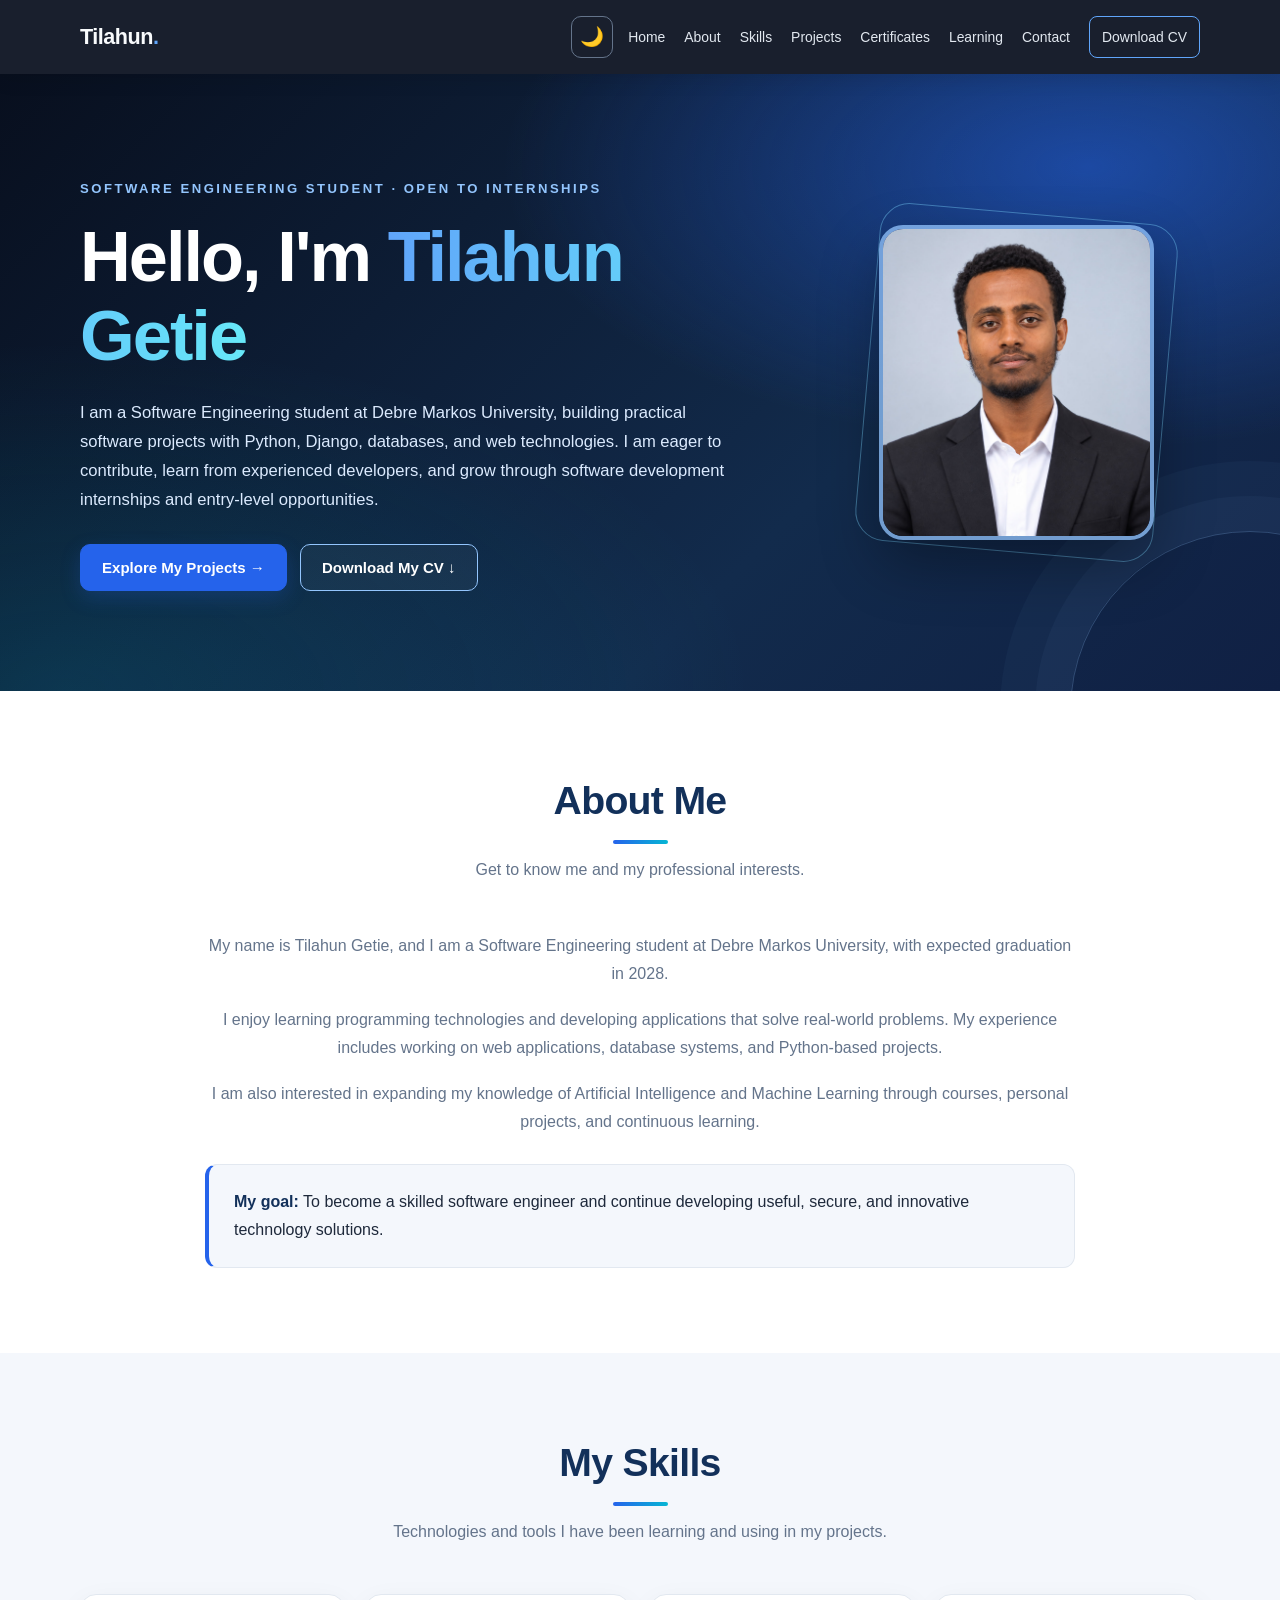
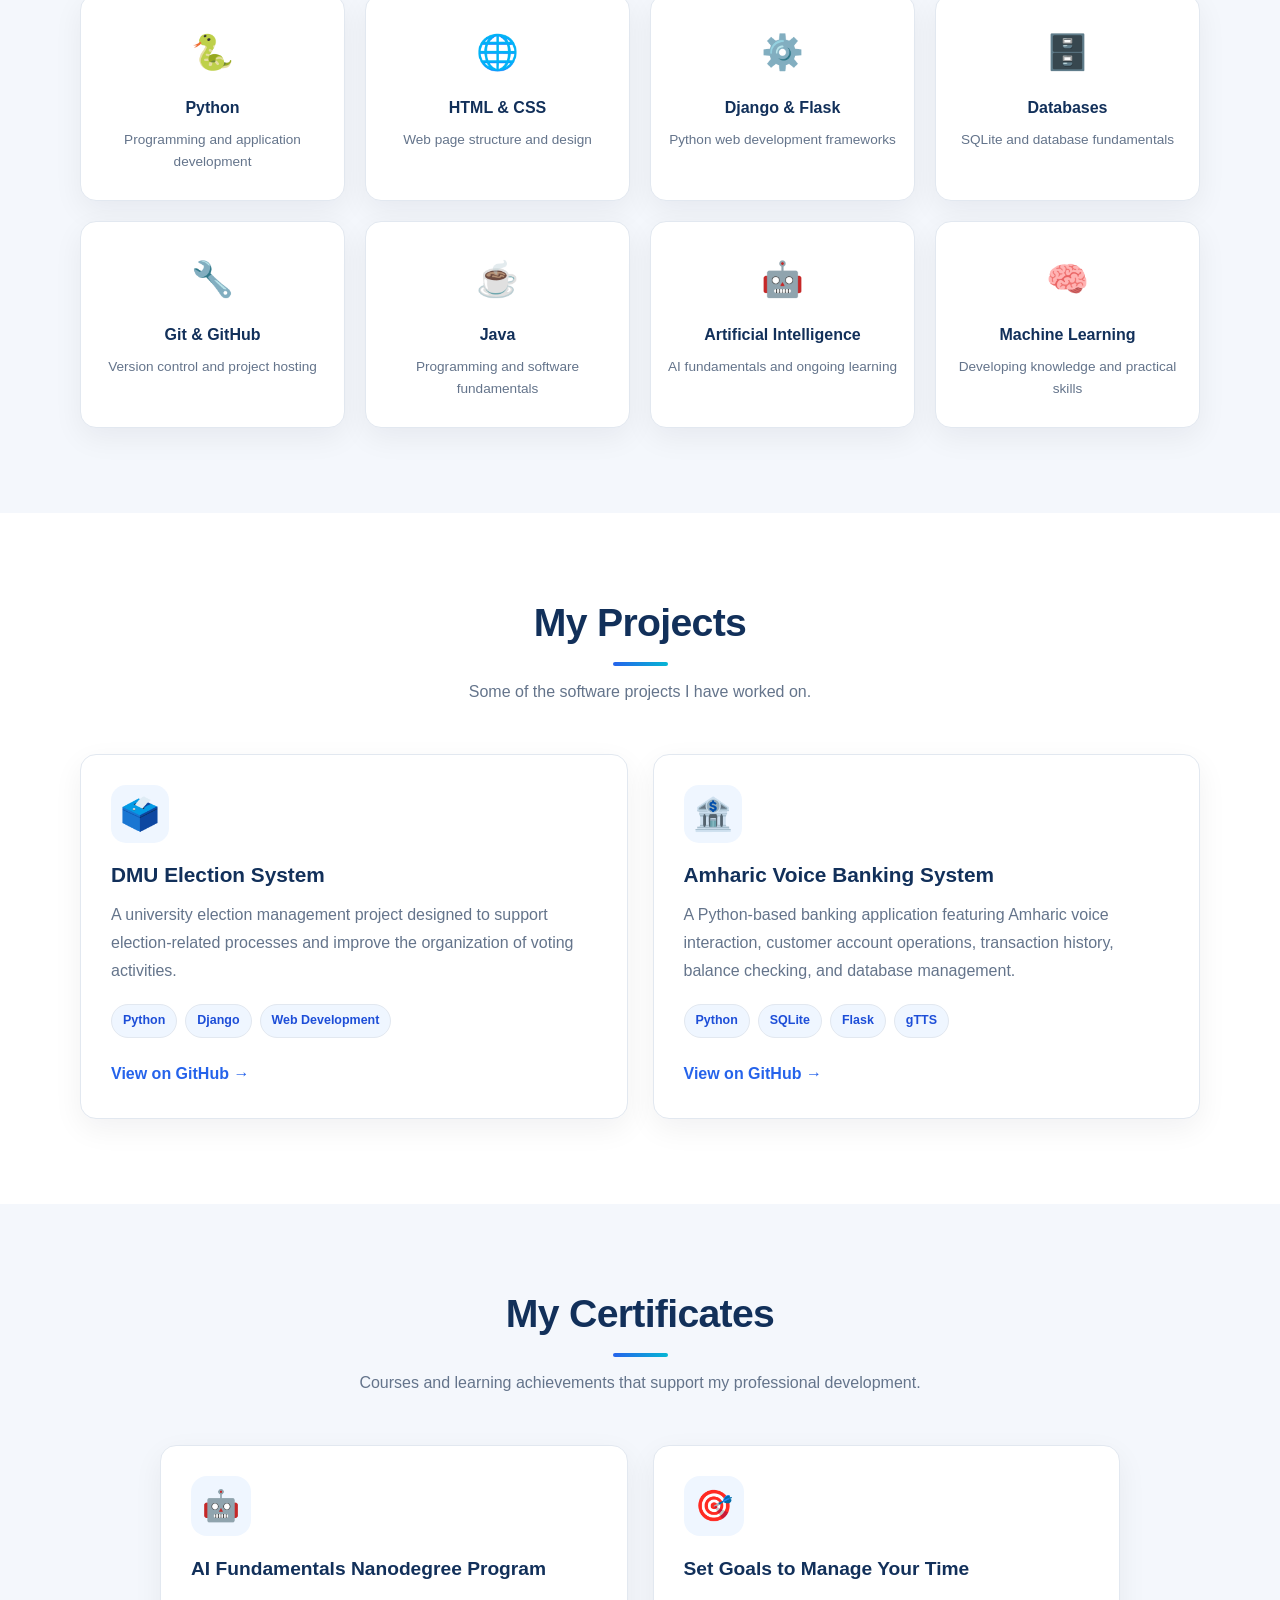
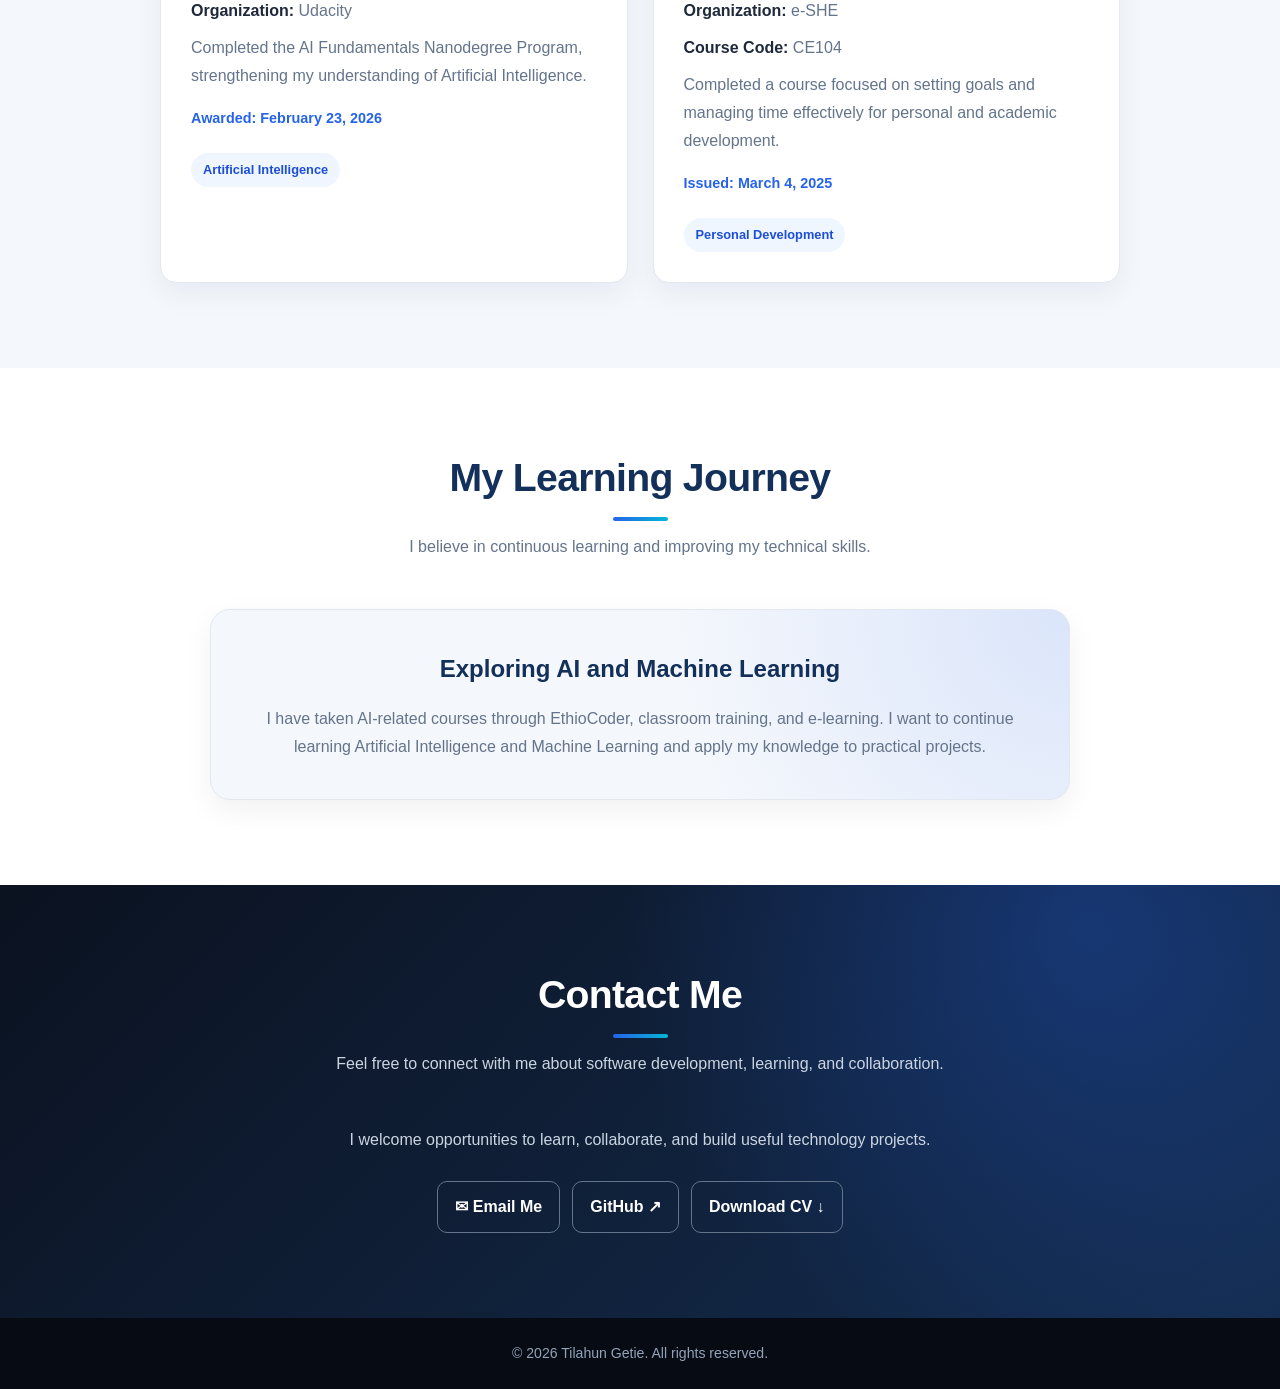
==== commit 95218a95: "Update print statement from 'Hello' to 'Goodbye'" ====
--- a/index.html
+++ b/index.html
@@ -1,62 +1,1604 @@
 
 <!DOCTYPE html>
-<html lang="en">
+<html lang="en" data-theme="light">
 <head>
     <meta charset="UTF-8">
     <meta name="viewport" content="width=device-width, initial-scale=1.0">
-    <title>Home | Tilahun Getie</title>
-    <link rel="stylesheet" href="style.css">
+
+    <meta name="description"
+          content="Tilahun Getie's Software Engineering portfolio, projects, skills, and certificates.">
+
+    <meta name="theme-color" content="#f8fafc">
+    <meta property="og:title" content="Tilahun Getie | Software Engineering Portfolio">
+    <meta property="og:description" content="Software Engineering student showcasing software projects, technical skills, and certificates.">
+    <meta property="og:type" content="website">
+
+    <title>Tilahun Getie | Software Engineering Portfolio</title>
+
+    <script>
+        // Apply the saved theme before the page is displayed.
+        try {
+            const savedTheme = localStorage.getItem("tilahun-portfolio-theme");
+            if (savedTheme === "dark" || savedTheme === "light") {
+                document.documentElement.dataset.theme = savedTheme;
+            }
+        } catch (error) {
+            // Continue using the default theme if storage is unavailable.
+        }
+    </script>
+
+    <style>
+        /* ========================================
+           1. THEME VARIABLES
+        ======================================== */
+
+        :root {
+            color-scheme: light;
+
+            --primary: #2563eb;
+            --primary-hover: #1d4ed8;
+            --primary-soft: #eff6ff;
+            --accent: #06b6d4;
+
+            --bg: #ffffff;
+            --surface: #f4f7fc;
+            --surface-raised: #ffffff;
+            --text: #1e293b;
+            --muted: #64748b;
+            --heading: #12305a;
+            --border: #e2e8f0;
+
+            --header-bg: rgba(11, 18, 32, 0.94);
+            --header-text: #f8fafc;
+            --tag-bg: #eff6ff;
+            --tag-text: #1d4ed8;
+
+            --shadow: 0 10px 30px rgba(15, 23, 42, 0.06);
+            --shadow-hover: 0 20px 45px rgba(37, 99, 235, 0.13);
+
+            --radius: 16px;
+            --transition: 220ms ease;
+        }
+
+        html[data-theme="dark"] {
+            color-scheme: dark;
+
+            --primary: #60a5fa;
+            --primary-hover: #93c5fd;
+            --primary-soft: #172b49;
+            --accent: #22d3ee;
+
+            --bg: #0b1220;
+            --surface: #111c2e;
+            --surface-raised: #162238;
+            --text: #e2e8f0;
+            --muted: #a3b2c7;
+            --heading: #bfdbfe;
+            --border: #2b3b52;
+
+            --header-bg: rgba(5, 10, 20, 0.96);
+            --header-text: #f8fafc;
+            --tag-bg: #1b3150;
+            --tag-text: #bfdbfe;
+
+            --shadow: 0 10px 30px rgba(0, 0, 0, 0.18);
+            --shadow-hover: 0 20px 45px rgba(0, 0, 0, 0.3);
+        }
+
+        /* ========================================
+           2. RESET AND GLOBAL STYLES
+        ======================================== */
+
+        *,
+        *::before,
+        *::after {
+            box-sizing: border-box;
+        }
+
+        html {
+            scroll-behavior: smooth;
+            scroll-padding-top: 90px;
+        }
+
+        body {
+            margin: 0;
+            font-family: Inter, "Segoe UI", Arial, sans-serif;
+            background: var(--bg);
+            color: var(--text);
+            line-height: 1.75;
+            transition: background var(--transition),
+                        color var(--transition);
+        }
+
+        /* Use explicit transition properties on interactive elements below. */
+
+        a {
+            color: inherit;
+            text-decoration: none;
+        }
+
+        img {
+            display: block;
+            max-width: 100%;
+        }
+
+        button {
+            font: inherit;
+        }
+
+        button,
+        a {
+            -webkit-tap-highlight-color: transparent;
+        }
+
+        button:focus-visible,
+        a:focus-visible {
+            outline: 3px solid var(--accent);
+            outline-offset: 4px;
+        }
+
+        .container {
+            width: min(1120px, 90%);
+            margin-inline: auto;
+        }
+
+        .skip-link {
+            position: fixed;
+            top: 10px;
+            left: 10px;
+            z-index: 3000;
+            padding: 10px 16px;
+            background: var(--primary);
+            color: white;
+            border-radius: 8px;
+            transform: translateY(-150%);
+        }
+
+        .skip-link:focus {
+            transform: translateY(0);
+        }
+
+        /* ========================================
+           3. NAVIGATION
+        ======================================== */
+
+        header {
+            position: sticky;
+            top: 0;
+            z-index: 1000;
+            background: var(--header-bg);
+            color: var(--header-text);
+            backdrop-filter: blur(14px);
+            -webkit-backdrop-filter: blur(14px);
+            box-shadow: 0 3px 20px rgba(0, 0, 0, 0.12);
+        }
+
+        nav {
+            min-height: 74px;
+            display: flex;
+            align-items: center;
+            justify-content: space-between;
+            gap: 20px;
+        }
+
+        .logo {
+            font-size: 1.35rem;
+            font-weight: 800;
+            letter-spacing: -0.5px;
+            white-space: nowrap;
+        }
+
+        .logo span {
+            color: #60a5fa;
+        }
+
+        .nav-right {
+            display: flex;
+            align-items: center;
+            gap: 15px;
+        }
+
+        .nav-links {
+            display: flex;
+            align-items: center;
+            gap: 19px;
+        }
+
+        .nav-links a {
+            color: #e2e8f0;
+            font-size: 0.87rem;
+            font-weight: 500;
+            transition: color var(--transition);
+        }
+
+        .nav-links a:hover {
+            color: #7dd3fc;
+        }
+
+        .nav-links .nav-cv {
+            padding: 8px 12px;
+            border: 1px solid #60a5fa;
+            border-radius: 8px;
+        }
+
+        .theme-toggle,
+        .menu-toggle {
+            min-width: 42px;
+            min-height: 42px;
+            display: inline-flex;
+            align-items: center;
+            justify-content: center;
+            border: 1px solid #64748b;
+            border-radius: 10px;
+            background: transparent;
+            color: white;
+            cursor: pointer;
+            transition: background var(--transition),
+                        transform var(--transition);
+        }
+
+        .theme-toggle:hover,
+        .menu-toggle:hover {
+            background: rgba(148, 163, 184, 0.18);
+            transform: translateY(-2px);
+        }
+
+        .theme-toggle {
+            font-size: 1.2rem;
+        }
+
+        .menu-toggle {
+            display: none;
+            font-size: 1.25rem;
+        }
+
+        /* ========================================
+           4. BUTTONS
+        ======================================== */
+
+        .btn {
+            display: inline-flex;
+            align-items: center;
+            justify-content: center;
+            gap: 8px;
+            padding: 12px 21px;
+            border: 1px solid transparent;
+            border-radius: 10px;
+            font-size: 0.94rem;
+            font-weight: 700;
+            line-height: 1.4;
+            cursor: pointer;
+            transition: transform var(--transition),
+                        background var(--transition),
+                        box-shadow var(--transition);
+        }
+
+        .btn:hover {
+            transform: translateY(-3px);
+        }
+
+        .btn-primary {
+            color: white;
+            background: #2563eb;
+            border-color: #2563eb;
+            box-shadow: 0 7px 20px rgba(37, 99, 235, 0.22);
+        }
+
+        .btn-primary:hover {
+            background: #1d4ed8;
+            box-shadow: 0 12px 25px rgba(37, 99, 235, 0.28);
+        }
+
+        .btn-outline {
+            color: white;
+            border-color: #93c5fd;
+            background: rgba(255, 255, 255, 0.04);
+        }
+
+        .btn-outline:hover {
+            background: rgba(255, 255, 255, 0.13);
+        }
+
+        /* ========================================
+           5. HERO SECTION
+        ======================================== */
+
+        .hero {
+            position: relative;
+            overflow: hidden;
+            isolation: isolate;
+            color: white;
+            padding: 100px 0;
+            background:
+                radial-gradient(
+                    ellipse at 85% 15%,
+                    rgba(37, 99, 235, 0.55),
+                    transparent 38%
+                ),
+                radial-gradient(
+                    ellipse at 5% 100%,
+                    rgba(6, 182, 212, 0.16),
+                    transparent 40%
+                ),
+                linear-gradient(135deg, #080f1e, #122b4c 65%, #102044);
+        }
+
+        .hero::before {
+            content: "";
+            position: absolute;
+            z-index: -1;
+            width: 360px;
+            height: 360px;
+            right: -150px;
+            bottom: -200px;
+            border: 1px solid rgba(147, 197, 253, 0.25);
+            border-radius: 50%;
+            box-shadow:
+                0 0 0 35px rgba(147, 197, 253, 0.04),
+                0 0 0 70px rgba(147, 197, 253, 0.035);
+            animation: float 8s ease-in-out infinite;
+        }
+
+        .hero-content {
+            display: grid;
+            grid-template-columns: 1.5fr 0.8fr;
+            align-items: center;
+            gap: 65px;
+        }
+
+        .hero-label {
+            display: inline-block;
+            margin-bottom: 17px;
+            color: #93c5fd;
+            font-size: 0.82rem;
+            font-weight: 800;
+            letter-spacing: 2.5px;
+            text-transform: uppercase;
+        }
+
+        .hero h1 {
+            margin: 0 0 22px;
+            font-size: clamp(2.6rem, 5.5vw, 4.5rem);
+            font-weight: 800;
+            letter-spacing: -2px;
+            line-height: 1.12;
+        }
+
+        .hero h1 span {
+            color: #60a5fa;
+            background: linear-gradient(90deg, #60a5fa, #67e8f9);
+            background-clip: text;
+            -webkit-background-clip: text;
+            -webkit-text-fill-color: transparent;
+        }
+
+        .hero p {
+            max-width: 650px;
+            margin: 0 0 30px;
+            color: #dbeafe;
+            font-size: 1.04rem;
+        }
+
+        .hero-buttons {
+            display: flex;
+            flex-wrap: wrap;
+            gap: 13px;
+        }
+
+        .profile-wrapper {
+            position: relative;
+            width: fit-content;
+            margin-inline: auto;
+        }
+
+        .profile-wrapper::before {
+            content: "";
+            position: absolute;
+            inset: -12px;
+            border: 1px solid rgba(125, 211, 252, 0.42);
+            border-radius: 30px;
+            transform: rotate(5deg);
+        }
+
+        .profile-photo {
+            position: relative;
+            width: 275px;
+            height: 315px;
+            object-fit: cover;
+            object-position: center;
+            border: 4px solid rgba(147, 197, 253, 0.75);
+            border-radius: 24px;
+            box-shadow: 0 24px 60px rgba(0, 0, 0, 0.32);
+            animation: float 6s ease-in-out infinite;
+        }
+
+        /* ========================================
+           6. SHARED SECTION STYLES
+        ======================================== */
+
+        section {
+            padding: 85px 0;
+            scroll-margin-top: 75px;
+        }
+
+        .section-heading {
+            max-width: 720px;
+            margin: 0 auto 48px;
+            text-align: center;
+        }
+
+        .section-heading h2 {
+            margin: 0 0 12px;
+            color: var(--heading);
+            font-size: clamp(1.8rem, 4vw, 2.45rem);
+            font-weight: 800;
+            letter-spacing: -0.7px;
+            line-height: 1.25;
+        }
+
+        .section-heading h2::after {
+            content: "";
+            display: block;
+            width: 55px;
+            height: 4px;
+            margin: 15px auto 0;
+            border-radius: 99px;
+            background: linear-gradient(90deg, var(--primary), var(--accent));
+        }
+
+        .section-heading p {
+            margin: 0;
+            color: var(--muted);
+        }
+
+        /* ========================================
+           7. ABOUT SECTION
+        ======================================== */
+
+        .about-content {
+            max-width: 870px;
+            margin-inline: auto;
+            text-align: center;
+        }
+
+        .about-content p {
+            margin: 0 0 18px;
+            color: var(--muted);
+        }
+
+        .about-highlight {
+            margin-top: 28px;
+            padding: 23px 25px;
+            border: 1px solid var(--border);
+            border-left: 4px solid var(--primary);
+            border-radius: 12px;
+            background: var(--surface);
+            text-align: left;
+        }
+
+        .about-highlight strong {
+            color: var(--heading);
+        }
+
+        /* ========================================
+           8. SKILLS SECTION
+        ======================================== */
+
+        .skills-section {
+            background: var(--surface);
+        }
+
+        .skills-grid {
+            display: grid;
+            grid-template-columns: repeat(4, minmax(0, 1fr));
+            gap: 20px;
+        }
+
+        .skill-card {
+            padding: 27px 17px;
+            border: 1px solid var(--border);
+            border-radius: var(--radius);
+            background: var(--surface-raised);
+            text-align: center;
+            box-shadow: var(--shadow);
+            transition: transform var(--transition),
+                        border-color var(--transition),
+                        box-shadow var(--transition);
+        }
+
+        .skill-card:hover {
+            transform: translateY(-7px);
+            border-color: var(--primary);
+            box-shadow: var(--shadow-hover);
+        }
+
+        .skill-icon {
+            margin-bottom: 12px;
+            font-size: 2.15rem;
+        }
+
+        .skill-card h3 {
+            margin: 0 0 7px;
+            color: var(--heading);
+            font-size: 1rem;
+        }
+
+        .skill-card p {
+            margin: 0;
+            color: var(--muted);
+            font-size: 0.85rem;
+            line-height: 1.6;
+        }
+
+        /* ========================================
+           9. PROJECTS SECTION
+        ======================================== */
+
+        .projects-grid {
+            display: grid;
+            grid-template-columns: repeat(2, minmax(0, 1fr));
+            gap: 25px;
+        }
+
+        .project-card {
+            display: flex;
+            flex-direction: column;
+            align-items: flex-start;
+            padding: 30px;
+            border: 1px solid var(--border);
+            border-radius: var(--radius);
+            background: var(--surface-raised);
+            box-shadow: var(--shadow);
+            transition: transform var(--transition),
+                        border-color var(--transition),
+                        box-shadow var(--transition);
+        }
+
+        .project-card:hover {
+            transform: translateY(-7px);
+            border-color: var(--primary);
+            box-shadow: var(--shadow-hover);
+        }
+
+        .project-icon {
+            display: grid;
+            width: 58px;
+            height: 58px;
+            place-items: center;
+            margin-bottom: 17px;
+            border-radius: 15px;
+            background: var(--primary-soft);
+            font-size: 2rem;
+        }
+
+        .project-card h3 {
+            margin: 0 0 12px;
+            color: var(--heading);
+            font-size: 1.3rem;
+            line-height: 1.4;
+        }
+
+        .project-card p {
+            margin: 0 0 19px;
+            color: var(--muted);
+        }
+
+        .tags {
+            display: flex;
+            flex-wrap: wrap;
+            gap: 8px;
+            margin: 0 0 22px;
+        }
+
+        .tag {
+            padding: 5px 11px;
+            border: 1px solid var(--border);
+            border-radius: 99px;
+            background: var(--tag-bg);
+            color: var(--tag-text);
+            font-size: 0.78rem;
+            font-weight: 600;
+        }
+
+        .project-link {
+            margin-top: auto;
+            color: var(--primary);
+            font-weight: 800;
+        }
+
+        .project-link:hover {
+            color: var(--primary-hover);
+            text-decoration: underline;
+            text-underline-offset: 4px;
+        }
+
+        /* ========================================
+           10. CERTIFICATES SECTION
+        ======================================== */
+
+        .certificates-section {
+            background: var(--surface);
+        }
+
+        .certificate-grid {
+            display: grid;
+            grid-template-columns: repeat(2, minmax(0, 1fr));
+            gap: 25px;
+            max-width: 960px;
+            margin-inline: auto;
+        }
+
+        .certificate-card {
+            display: flex;
+            flex-direction: column;
+            align-items: flex-start;
+            padding: 30px;
+            border: 1px solid var(--border);
+            border-radius: var(--radius);
+            background: var(--surface-raised);
+            box-shadow: var(--shadow);
+            transition: transform var(--transition),
+                        border-color var(--transition),
+                        box-shadow var(--transition);
+        }
+
+        .certificate-card:hover {
+            transform: translateY(-6px);
+            border-color: var(--primary);
+            box-shadow: var(--shadow-hover);
+        }
+
+        .certificate-icon {
+            display: grid;
+            width: 60px;
+            height: 60px;
+            place-items: center;
+            margin-bottom: 19px;
+            border-radius: 16px;
+            background: var(--primary-soft);
+            font-size: 1.9rem;
+        }
+
+        .certificate-card h3 {
+            margin: 0 0 14px;
+            color: var(--heading);
+            font-size: 1.2rem;
+            line-height: 1.5;
+        }
+
+        .certificate-card p {
+            margin: 0 0 9px;
+            color: var(--muted);
+        }
+
+        .certificate-card p strong {
+            color: var(--text);
+        }
+
+        .certificate-date {
+            margin-top: 7px !important;
+            color: var(--primary) !important;
+            font-size: 0.9rem;
+            font-weight: 800;
+        }
+
+        .certificate-type {
+            display: inline-block;
+            margin-top: 12px;
+            padding: 6px 12px;
+            border-radius: 99px;
+            background: var(--tag-bg);
+            color: var(--tag-text);
+            font-size: 0.8rem;
+            font-weight: 700;
+        }
+
+        /* ========================================
+           11. LEARNING JOURNEY
+        ======================================== */
+
+        .learning-card {
+            max-width: 860px;
+            margin-inline: auto;
+            padding: 38px;
+            border: 1px solid var(--border);
+            border-radius: 20px;
+            background:
+                radial-gradient(
+                    circle at top right,
+                    rgba(37, 99, 235, 0.12),
+                    transparent 45%
+                ),
+                var(--surface);
+            text-align: center;
+            box-shadow: var(--shadow);
+        }
+
+        .learning-card h3 {
+            margin: 0 0 15px;
+            color: var(--heading);
+            font-size: 1.5rem;
+        }
+
+        .learning-card p {
+            margin: 0;
+            color: var(--muted);
+        }
+
+        /* ========================================
+           12. CONTACT SECTION
+        ======================================== */
+
+        .contact-section {
+            color: white;
+            background:
+                radial-gradient(
+                    circle at 85% 10%,
+                    rgba(37, 99, 235, 0.3),
+                    transparent 40%
+                ),
+                linear-gradient(135deg, #0b1220, #142d50);
+        }
+
+        .contact-section .section-heading h2 {
+            color: white;
+        }
+
+        .contact-section .section-heading p {
+            color: #cbd5e1;
+        }
+
+        .contact-content {
+            max-width: 700px;
+            margin-inline: auto;
+            text-align: center;
+        }
+
+        .contact-content > p {
+            margin: 0 0 27px;
+            color: #cbd5e1;
+        }
+
+        .contact-links {
+            display: flex;
+            align-items: center;
+            justify-content: center;
+            flex-wrap: wrap;
+            gap: 12px;
+        }
+
+        .contact-links a {
+            display: inline-flex;
+            align-items: center;
+            justify-content: center;
+            padding: 11px 17px;
+            border: 1px solid #64748b;
+            border-radius: 10px;
+            color: white;
+            font-weight: 600;
+            transition: background var(--transition),
+                        border-color var(--transition),
+                        transform var(--transition);
+        }
+
+        .contact-links a:hover {
+            transform: translateY(-3px);
+            border-color: #93c5fd;
+            background: rgba(96, 165, 250, 0.16);
+        }
+
+        /* ========================================
+           13. FOOTER
+        ======================================== */
+
+        footer {
+            padding: 23px 0;
+            background: #060b14;
+            color: #94a3b8;
+            text-align: center;
+            font-size: 0.88rem;
+        }
+
+        footer p {
+            margin: 0;
+        }
+
+        /* ========================================
+           14. SCROLL ANIMATIONS
+        ======================================== */
+
+        .js-motion .reveal {
+            opacity: 0;
+            transform: translateY(24px);
+            transition:
+                opacity 650ms ease,
+                transform 650ms ease;
+        }
+
+        .js-motion .reveal.visible {
+            opacity: 1;
+            transform: translateY(0);
+        }
+
+        .hero-content > div:first-child {
+            animation: enter-left 750ms ease both;
+        }
+
+        .profile-wrapper {
+            animation: enter-right 850ms ease both;
+        }
+
+        @keyframes enter-left {
+            from {
+                opacity: 0;
+                transform: translateX(-25px);
+            }
+            to {
+                opacity: 1;
+                transform: translateX(0);
+            }
+        }
+
+        @keyframes enter-right {
+            from {
+                opacity: 0;
+                transform: translateX(25px);
+            }
+            to {
+                opacity: 1;
+                transform: translateX(0);
+            }
+        }
+
+        @keyframes float {
+            0%, 100% {
+                transform: translateY(0);
+            }
+            50% {
+                transform: translateY(-8px);
+            }
+        }
+
+        /* ========================================
+           15. RESPONSIVE DESIGN
+        ======================================== */
+
+        @media (max-width: 1000px) {
+            .nav-links {
+                gap: 12px;
+            }
+
+            .nav-links a {
+                font-size: 0.82rem;
+            }
+
+            .hero-content {
+                gap: 35px;
+            }
+
+            .skills-grid {
+                grid-template-columns: repeat(3, minmax(0, 1fr));
+            }
+        }
+
+        @media (max-width: 800px) {
+            nav {
+                min-height: 70px;
+            }
+
+            .menu-toggle {
+                display: inline-flex;
+            }
+
+            .nav-right {
+                gap: 9px;
+            }
+
+            .nav-links {
+                position: absolute;
+                top: calc(100% + 1px);
+                left: 0;
+                right: 0;
+                display: none;
+                flex-direction: column;
+                align-items: stretch;
+                gap: 0;
+                max-height: calc(100vh - 75px);
+                overflow-y: auto;
+                padding: 12px 5%;
+                background: var(--header-bg);
+                box-shadow: 0 15px 25px rgba(0, 0, 0, 0.18);
+            }
+
+            .nav-links.open {
+                display: flex;
+            }
+
+            .nav-links a {
+                padding: 12px 8px;
+                font-size: 0.95rem;
+            }
+
+            .nav-links .nav-cv {
+                margin: 8px 0;
+                text-align: center;
+            }
+
+            .hero {
+                padding: 75px 0;
+            }
+
+            .hero-content {
+                grid-template-columns: 1fr;
+                gap: 45px;
+                text-align: center;
+            }
+
+            .hero-content > div:first-child {
+                order: 2;
+            }
+
+            .profile-wrapper {
+                order: 1;
+            }
+
+            .hero p {
+                margin-inline: auto;
+            }
+
+            .hero-buttons {
+                justify-content: center;
+            }
+
+            .profile-photo {
+                width: 230px;
+                height: 260px;
+            }
+
+            section {
+                padding: 65px 0;
+            }
+
+            .skills-grid {
+                grid-template-columns: repeat(2, minmax(0, 1fr));
+            }
+        }
+
+        @media (max-width: 600px) {
+            .projects-grid,
+            .certificate-grid {
+                grid-template-columns: 1fr;
+            }
+
+            .section-heading {
+                margin-bottom: 32px;
+            }
+
+            .project-card,
+            .certificate-card {
+                padding: 24px;
+            }
+
+            .learning-card {
+                padding: 27px 21px;
+            }
+
+            .hero h1 {
+                font-size: clamp(2.35rem, 10vw, 3.3rem);
+                letter-spacing: -1px;
+            }
+
+            .hero p {
+                font-size: 0.98rem;
+            }
+        }
+
+        @media (max-width: 380px) {
+            .container {
+                width: 92%;
+            }
+
+            .logo {
+                font-size: 1.15rem;
+            }
+
+            .skills-grid {
+                gap: 10px;
+            }
+
+            .skill-card {
+                padding: 20px 9px;
+            }
+
+            .btn {
+                width: 100%;
+            }
+
+            .hero-buttons {
+                flex-direction: column;
+            }
+        }
+
+        /* Respect the visitor's motion preference. */
+        @media (prefers-reduced-motion: reduce) {
+            *,
+            *::before,
+            *::after {
+                scroll-behavior: auto !important;
+                animation-duration: 0.01ms !important;
+                animation-iteration-count: 1 !important;
+                transition-duration: 0.01ms !important;
+            }
+
+            .js-motion .reveal {
+                opacity: 1;
+                transform: none;
+            }
+        }
+    </style>
 </head>
+
 <body>
 
-<header>
-    <nav class="navbar">
-        <a class="logo" href="index.html">Tilahun<span>.</span></a>
-
-        <button id="menu-toggle" aria-label="Toggle navigation"
-                aria-expanded="false">☰</button>
-
-        <div class="nav-links">
-            <a href="index.html">Home</a>
-            <a href="about.html">About</a>
-            <a href="skills.html">Skills</a>
-            <a href="projects.html">Projects</a>
-            <a href="certificates.html">Certificates</a>
-            <a href="learning.html">Learning</a>
-            <a href="contact.html">Contact</a>
+    <a class="skip-link" href="#main-content">Skip to content</a>
+
+    <!-- Navigation -->
+    <header>
+        <nav class="container" aria-label="Main navigation">
+            <a class="logo" href="#home" aria-label="Tilahun home">
+                Tilahun<span>.</span>
+            </a>
+
+            <div class="nav-right">
+                <button
+                    class="theme-toggle"
+                    id="themeToggle"
+                    type="button"
+                    aria-label="Switch to dark mode"
+                    title="Switch theme">
+                    <span id="themeIcon" aria-hidden="true">🌙</span>
+                </button>
+
+                <button
+                    class="menu-toggle"
+                    id="menuToggle"
+                    type="button"
+                    aria-label="Open navigation menu"
+                    aria-expanded="false"
+                    aria-controls="navLinks">
+                    ☰
+                </button>
+
+                <div class="nav-links" id="navLinks">
+                    <a href="#home">Home</a>
+                    <a href="#about">About</a>
+                    <a href="#skills">Skills</a>
+                    <a href="#projects">Projects</a>
+                    <a href="#certificates">Certificates</a>
+                    <a href="#learning">Learning</a>
+                    <a href="#contact">Contact</a>
+
+                    <a class="nav-cv" href="Tilahun_Getie_CV_.pdf" download>
+                        Download CV
+                    </a>
+                </div>
+            </div>
+        </nav>
+    </header>
+
+    <main id="main-content">
+
+        <!-- Hero -->
+        <section class="hero" id="home">
+            <div class="container hero-content">
+
+                <div>
+                    <div class="hero-label">
+                        Software Engineering Student · Open to Internships
+                    </div>
+
+                    <h1>
+                        Hello, I'm <span>Tilahun Getie</span>
+                    </h1>
+
+                    <p>
+                        I am a Software Engineering student at Debre Markos
+                        University, building practical software projects with
+                        Python, Django, databases, and web technologies.
+                        I am eager to contribute, learn from experienced
+                        developers, and grow through software development
+                        internships and entry-level opportunities.
+                    </p>
+
+                    <div class="hero-buttons">
+                        <a class="btn btn-primary" href="#projects">
+                            Explore My Projects →
+                        </a>
+
+                        <a class="btn btn-outline"
+                           href="Tilahun_Getie_CV_.pdf"
+                           download>
+                            Download My CV ↓
+                        </a>
+                    </div>
+                </div>
+
+                <div class="profile-wrapper">
+                    <img
+                        src="portrait.jpg"
+                        alt="Portrait of Tilahun Getie"
+                        class="profile-photo"
+                        width="275"
+                        height="315">
+                </div>
+
+            </div>
+        </section>
+
+        <!-- About -->
+        <section id="about">
+            <div class="container">
+                <div class="section-heading reveal">
+                    <h2>About Me</h2>
+                    <p>
+                        Get to know me and my professional interests.
+                    </p>
+                </div>
+
+                <div class="about-content reveal">
+                    <p>
+                        My name is Tilahun Getie, and I am a Software
+                        Engineering student at Debre Markos University,
+                        with expected graduation in 2028.
+                    </p>
+
+                    <p>
+                        I enjoy learning programming technologies and
+                        developing applications that solve real-world
+                        problems. My experience includes working on
+                        web applications, database systems, and
+                        Python-based projects.
+                    </p>
+
+                    <p>
+                        I am also interested in expanding my knowledge
+                        of Artificial Intelligence and Machine Learning
+                        through courses, personal projects, and continuous
+                        learning.
+                    </p>
+
+                    <div class="about-highlight">
+                        <strong>My goal:</strong>
+                        To become a skilled software engineer and continue
+                        developing useful, secure, and innovative
+                        technology solutions.
+                    </div>
+                </div>
+            </div>
+        </section>
+
+        <!-- Skills -->
+        <section class="skills-section" id="skills">
+            <div class="container">
+                <div class="section-heading reveal">
+                    <h2>My Skills</h2>
+                    <p>
+                        Technologies and tools I have been learning
+                        and using in my projects.
+                    </p>
+                </div>
+
+                <div class="skills-grid">
+
+                    <article class="skill-card reveal">
+                        <div class="skill-icon" aria-hidden="true">🐍</div>
+                        <h3>Python</h3>
+                        <p>Programming and application development</p>
+                    </article>
+
+                    <article class="skill-card reveal">
+                        <div class="skill-icon" aria-hidden="true">🌐</div>
+                        <h3>HTML &amp; CSS</h3>
+                        <p>Web page structure and design</p>
+                    </article>
+
+                    <article class="skill-card reveal">
+                        <div class="skill-icon" aria-hidden="true">⚙️</div>
+                        <h3>Django &amp; Flask</h3>
+                        <p>Python web development frameworks</p>
+                    </article>
+
+                    <article class="skill-card reveal">
+                        <div class="skill-icon" aria-hidden="true">🗄️</div>
+                        <h3>Databases</h3>
+                        <p>SQLite and database fundamentals</p>
+                    </article>
+
+                    <article class="skill-card reveal">
+                        <div class="skill-icon" aria-hidden="true">🔧</div>
+                        <h3>Git &amp; GitHub</h3>
+                        <p>Version control and project hosting</p>
+                    </article>
+
+                    <article class="skill-card reveal">
+                        <div class="skill-icon" aria-hidden="true">☕</div>
+                        <h3>Java</h3>
+                        <p>Programming and software fundamentals</p>
+                    </article>
+
+                    <article class="skill-card reveal">
+                        <div class="skill-icon" aria-hidden="true">🤖</div>
+                        <h3>Artificial Intelligence</h3>
+                        <p>AI fundamentals and ongoing learning</p>
+                    </article>
+
+                    <article class="skill-card reveal">
+                        <div class="skill-icon" aria-hidden="true">🧠</div>
+                        <h3>Machine Learning</h3>
+                        <p>Developing knowledge and practical skills</p>
+                    </article>
+
+                </div>
+            </div>
+        </section>
+
+        <!-- Projects -->
+        <section id="projects">
+            <div class="container">
+                <div class="section-heading reveal">
+                    <h2>My Projects</h2>
+                    <p>
+                        Some of the software projects I have worked on.
+                    </p>
+                </div>
+
+                <div class="projects-grid">
+
+                    <article class="project-card reveal">
+                        <div class="project-icon" aria-hidden="true">🗳️</div>
+
+                        <h3>DMU Election System</h3>
+
+                        <p>
+                            A university election management project
+                            designed to support election-related
+                            processes and improve the organization
+                            of voting activities.
+                        </p>
+
+                        <div class="tags">
+                            <span class="tag">Python</span>
+                            <span class="tag">Django</span>
+                            <span class="tag">Web Development</span>
+                        </div>
+
+                        <a
+                            class="project-link"
+                            href="https://github.com/tilahungetie14-bot/DMU-Election-System"
+                            target="_blank"
+                            rel="noopener noreferrer">
+                            View on GitHub →
+                        </a>
+                    </article>
+
+                    <article class="project-card reveal">
+                        <div class="project-icon" aria-hidden="true">🏦</div>
+
+                        <h3>Amharic Voice Banking System</h3>
+
+                        <p>
+                            A Python-based banking application featuring Amharic voice
+                            interaction, customer account operations, transaction
+                            history, balance checking, and database management.
+                        </p>
+
+                        <div class="tags">
+                            <span class="tag">Python</span>
+                            <span class="tag">SQLite</span>
+                            <span class="tag">Flask</span>
+                            <span class="tag">gTTS</span>
+                        </div>
+
+                        <a
+                            class="project-link"
+                            href="https://github.com/tilahungetie14-bot/AmharicBankingSystem"
+                            target="_blank"
+                            rel="noopener noreferrer">
+                            View on GitHub →
+                        </a>
+                    </article>
+
+                </div>
+            </div>
+        </section>
+
+        <!-- Certificates -->
+        <section class="certificates-section" id="certificates">
+            <div class="container">
+
+                <div class="section-heading reveal">
+                    <h2>My Certificates</h2>
+                    <p>
+                        Courses and learning achievements that support
+                        my professional development.
+                    </p>
+                </div>
+
+                <div class="certificate-grid">
+
+                    <article class="certificate-card reveal">
+                        <div class="certificate-icon" aria-hidden="true">
+                            🤖
+                        </div>
+
+                        <h3>AI Fundamentals Nanodegree Program</h3>
+
+                        <p>
+                            <strong>Organization:</strong> Udacity
+                        </p>
+
+                        <p>
+                            Completed the AI Fundamentals Nanodegree
+                            Program, strengthening my understanding
+                            of Artificial Intelligence.
+                        </p>
+
+                        <p class="certificate-date">
+                            Awarded: February 23, 2026
+                        </p>
+
+                        <span class="certificate-type">
+                            Artificial Intelligence
+                        </span>
+                    </article>
+
+                    <article class="certificate-card reveal">
+                        <div class="certificate-icon" aria-hidden="true">
+                            🎯
+                        </div>
+
+                        <h3>Set Goals to Manage Your Time</h3>
+
+                        <p>
+                            <strong>Organization:</strong> e-SHE
+                        </p>
+
+                        <p>
+                            <strong>Course Code:</strong> CE104
+                        </p>
+
+                        <p>
+                            Completed a course focused on setting
+                            goals and managing time effectively for
+                            personal and academic development.
+                        </p>
+
+                        <p class="certificate-date">
+                            Issued: March 4, 2025
+                        </p>
+
+                        <span class="certificate-type">
+                            Personal Development
+                        </span>
+                    </article>
+
+                </div>
+            </div>
+        </section>
+
+        <!-- Learning Journey -->
+        <section id="learning">
+            <div class="container">
+
+                <div class="section-heading reveal">
+                    <h2>My Learning Journey</h2>
+                    <p>
+                        I believe in continuous learning and
+                        improving my technical skills.
+                    </p>
+                </div>
+
+                <div class="learning-card reveal">
+                    <h3>Exploring AI and Machine Learning</h3>
+
+                    <p>
+                        I have taken AI-related courses through
+                        EthioCoder, classroom training, and
+                        e-learning. I want to continue learning
+                        Artificial Intelligence and Machine Learning
+                        and apply my knowledge to practical projects.
+                    </p>
+                </div>
+
+            </div>
+        </section>
+
+        <!-- Contact -->
+        <section class="contact-section" id="contact">
+            <div class="container">
+
+                <div class="section-heading reveal">
+                    <h2>Contact Me</h2>
+                    <p>
+                        Feel free to connect with me about software
+                        development, learning, and collaboration.
+                    </p>
+                </div>
+
+                <div class="contact-content reveal">
+                    <p>
+                        I welcome opportunities to learn, collaborate,
+                        and build useful technology projects.
+                    </p>
+
+                    <div class="contact-links">
+
+                        <a href="mailto:tilahungetie14@gmail.com">
+                            ✉ Email Me
+                        </a>
+
+                        <a
+                            href="https://github.com/tilahungetie14-bot"
+                            target="_blank"
+                            rel="noopener noreferrer">
+                            GitHub ↗
+                        </a>
+
+                        <!-- Add your actual LinkedIn profile URL here when available. -->
+
+                        <a href="Tilahun_Getie_CV_.pdf" download>
+                            Download CV ↓
+                        </a>
+
+                    </div>
+                </div>
+
+            </div>
+        </section>
+
+    </main>
+
+    <!-- Footer -->
+    <footer>
+        <div class="container">
+            <p>
+                &copy; <span id="currentYear"></span>
+                Tilahun Getie. All rights reserved.
+            </p>
         </div>
-
-        <button id="theme-toggle" aria-label="Toggle dark mode">🌙</button>
-    </nav>
-</header>
-
-<main class="hero">
-    <div class="hero-content">
-        <p class="subtitle">WELCOME TO MY PORTFOLIO</p>
-        <h1>Hello, I'm <span>Tilahun Getie</span></h1>
-        <h2>Software Engineering Student</h2>
-
-        <p>
-            I am a Software Engineering student at Debre Markos University,
-            passionate about software development, web technologies,
-            and Artificial Intelligence.
-        </p>
-
-        <div class="hero-buttons">
-            <a href="projects.html" class="btn">Explore My Projects</a>
-            <a href="contact.html" class="btn btn-outline">Contact Me</a>
-        </div>
-    </div>
-
-    <div class="hero-image">
-        <img src="portrait.jpg" alt="Tilahun Getie">
-    </div>
-</main>
-
-<footer>
-    <p>© <span class="year"></span> Tilahun Getie. All rights reserved.</p>
-</footer>
-
-<script src="script.js"></script>
+    </footer>
+
+    <script>
+        // ========================================
+        // 1. DARK MODE / LIGHT MODE
+        // ========================================
+
+        const themeToggle = document.getElementById("themeToggle");
+        const themeIcon = document.getElementById("themeIcon");
+        const themeMeta = document.querySelector('meta[name="theme-color"]');
+
+        function applyTheme(theme) {
+            document.documentElement.dataset.theme = theme;
+
+            const isDark = theme === "dark";
+
+            themeIcon.textContent = isDark ? "☀️" : "🌙";
+
+            themeToggle.setAttribute(
+                "aria-label",
+                isDark ? "Switch to light mode" : "Switch to dark mode"
+            );
+
+            themeToggle.title = isDark
+                ? "Switch to light mode"
+                : "Switch to dark mode";
+
+            themeMeta.setAttribute(
+                "content",
+                isDark ? "#0b1220" : "#f8fafc"
+            );
+
+            try {
+                localStorage.setItem("tilahun-portfolio-theme", theme);
+            } catch (error) {
+                // Theme still works for this page if storage is unavailable.
+            }
+        }
+
+        // Set the icon to match the theme applied in the head.
+        applyTheme(document.documentElement.dataset.theme || "light");
+
+        themeToggle.addEventListener("click", function () {
+            const currentTheme = document.documentElement.dataset.theme;
+            applyTheme(currentTheme === "dark" ? "light" : "dark");
+        });
+
+        // ========================================
+        // 2. MOBILE NAVIGATION
+        // ========================================
+
+        const menuToggle = document.getElementById("menuToggle");
+        const navLinks = document.getElementById("navLinks");
+
+        function closeMenu() {
+            navLinks.classList.remove("open");
+            menuToggle.setAttribute("aria-expanded", "false");
+            menuToggle.setAttribute(
+                "aria-label",
+                "Open navigation menu"
+            );
+            menuToggle.textContent = "☰";
+        }
+
+        menuToggle.addEventListener("click", function () {
+            const isOpen = navLinks.classList.toggle("open");
+
+            menuToggle.setAttribute("aria-expanded", String(isOpen));
+            menuToggle.setAttribute(
+                "aria-label",
+                isOpen ? "Close navigation menu" : "Open navigation menu"
+            );
+            menuToggle.textContent = isOpen ? "✕" : "☰";
+        });
+
+        navLinks.querySelectorAll("a").forEach(function (link) {
+            link.addEventListener("click", closeMenu);
+        });
+
+        // Close the mobile menu with the Escape key.
+        document.addEventListener("keydown", function (event) {
+            if (event.key === "Escape") {
+                closeMenu();
+            }
+        });
+
+        // ========================================
+        // 3. AUTOMATIC FOOTER YEAR
+        // ========================================
+
+        document.getElementById("currentYear").textContent =
+            new Date().getFullYear();
+
+        // ========================================
+        // 4. SCROLL REVEAL ANIMATIONS
+        // ========================================
+
+        const reduceMotion = window.matchMedia(
+            "(prefers-reduced-motion: reduce)"
+        ).matches;
+
+        const revealElements = document.querySelectorAll(".reveal");
+
+        if ("IntersectionObserver" in window && !reduceMotion) {
+            document.documentElement.classList.add("js-motion");
+
+            const revealObserver = new IntersectionObserver(
+                function (entries, observer) {
+                    entries.forEach(function (entry) {
+                        if (entry.isIntersecting) {
+                            entry.target.classList.add("visible");
+                            observer.unobserve(entry.target);
+                        }
+                    });
+                },
+                {
+                    
+                    threshold: 0.12,
+                    rootMargin: "0px 0px -35px 0px"
+                }
+            );
+
+            revealElements.forEach(function (element) {
+                revealObserver.observe(element);
+            });
+        } else {
+            // Keep all content visible if animations are unsupported
+            // or the visitor prefers reduced motion.
+            revealElements.forEach(function (element) {
+                element.classList.add("visible");
+            });
+        }
+    </script>
+
 </body>
 </html>
